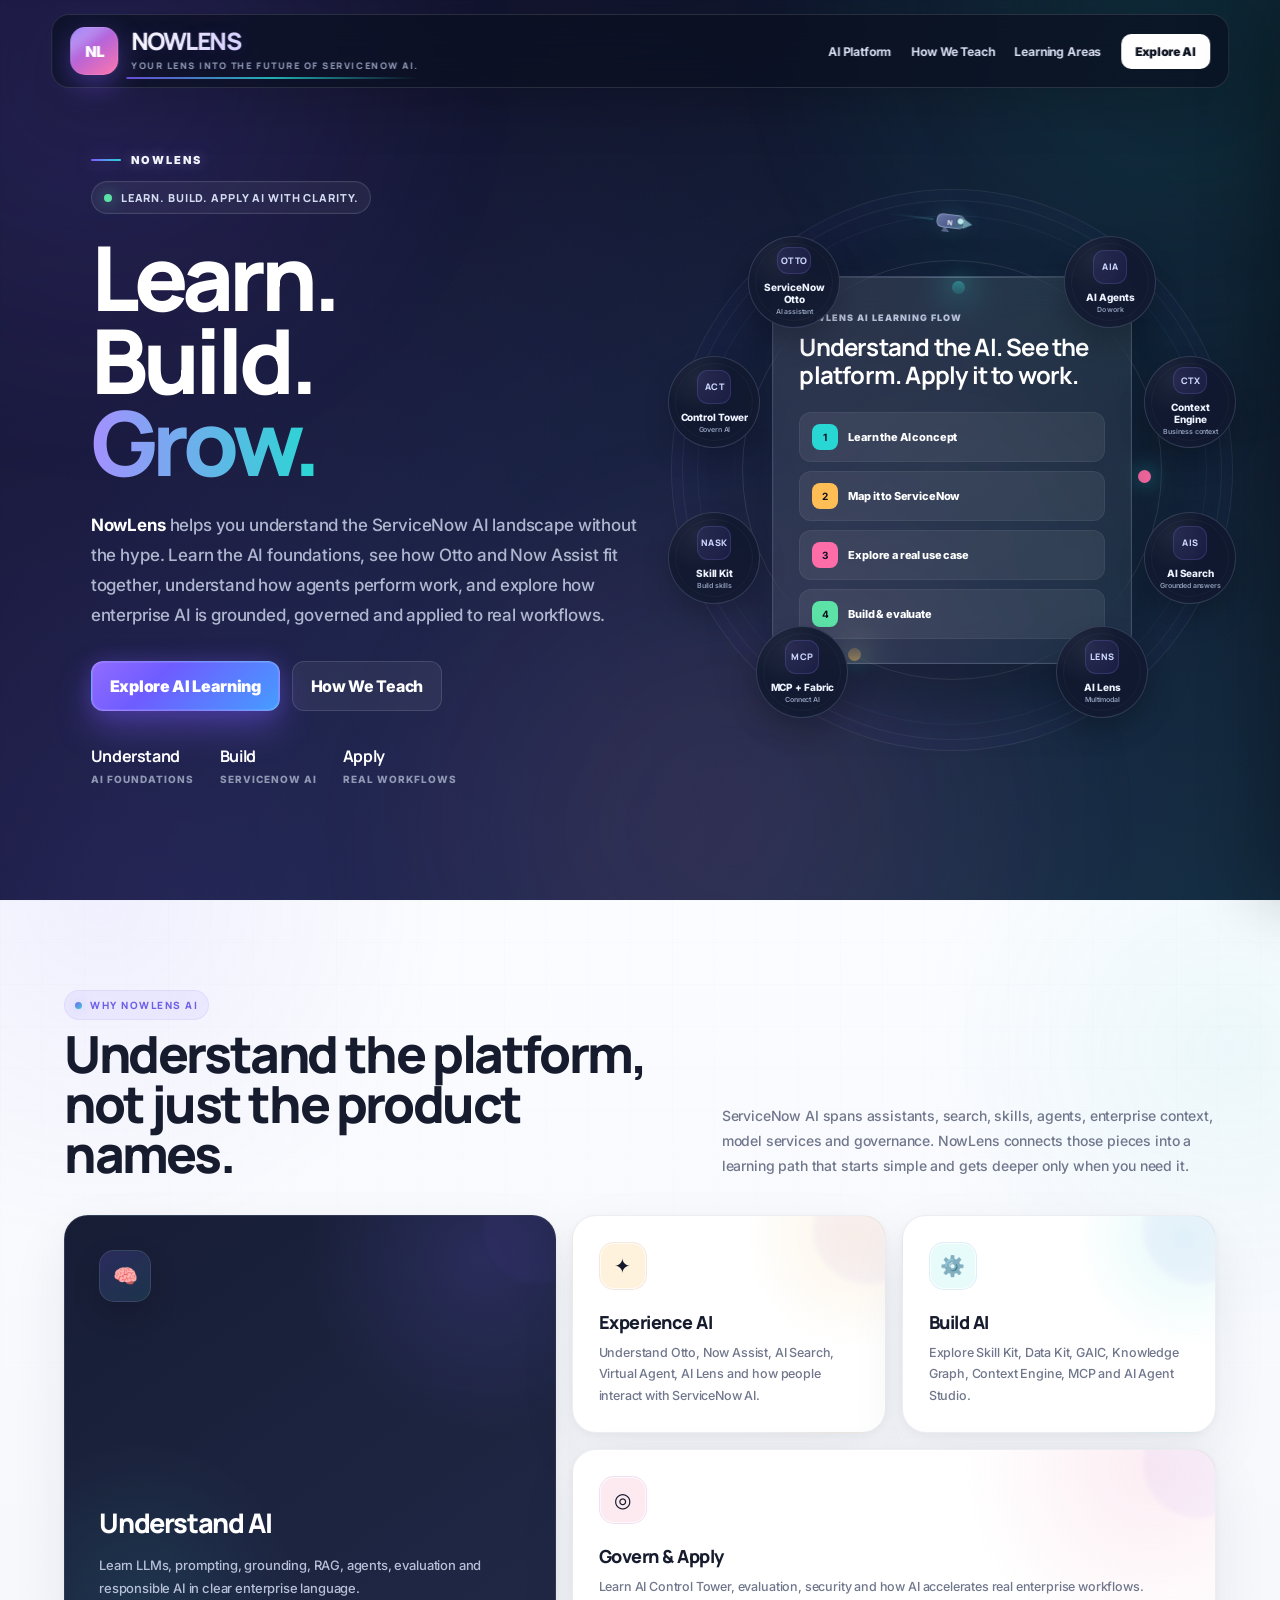
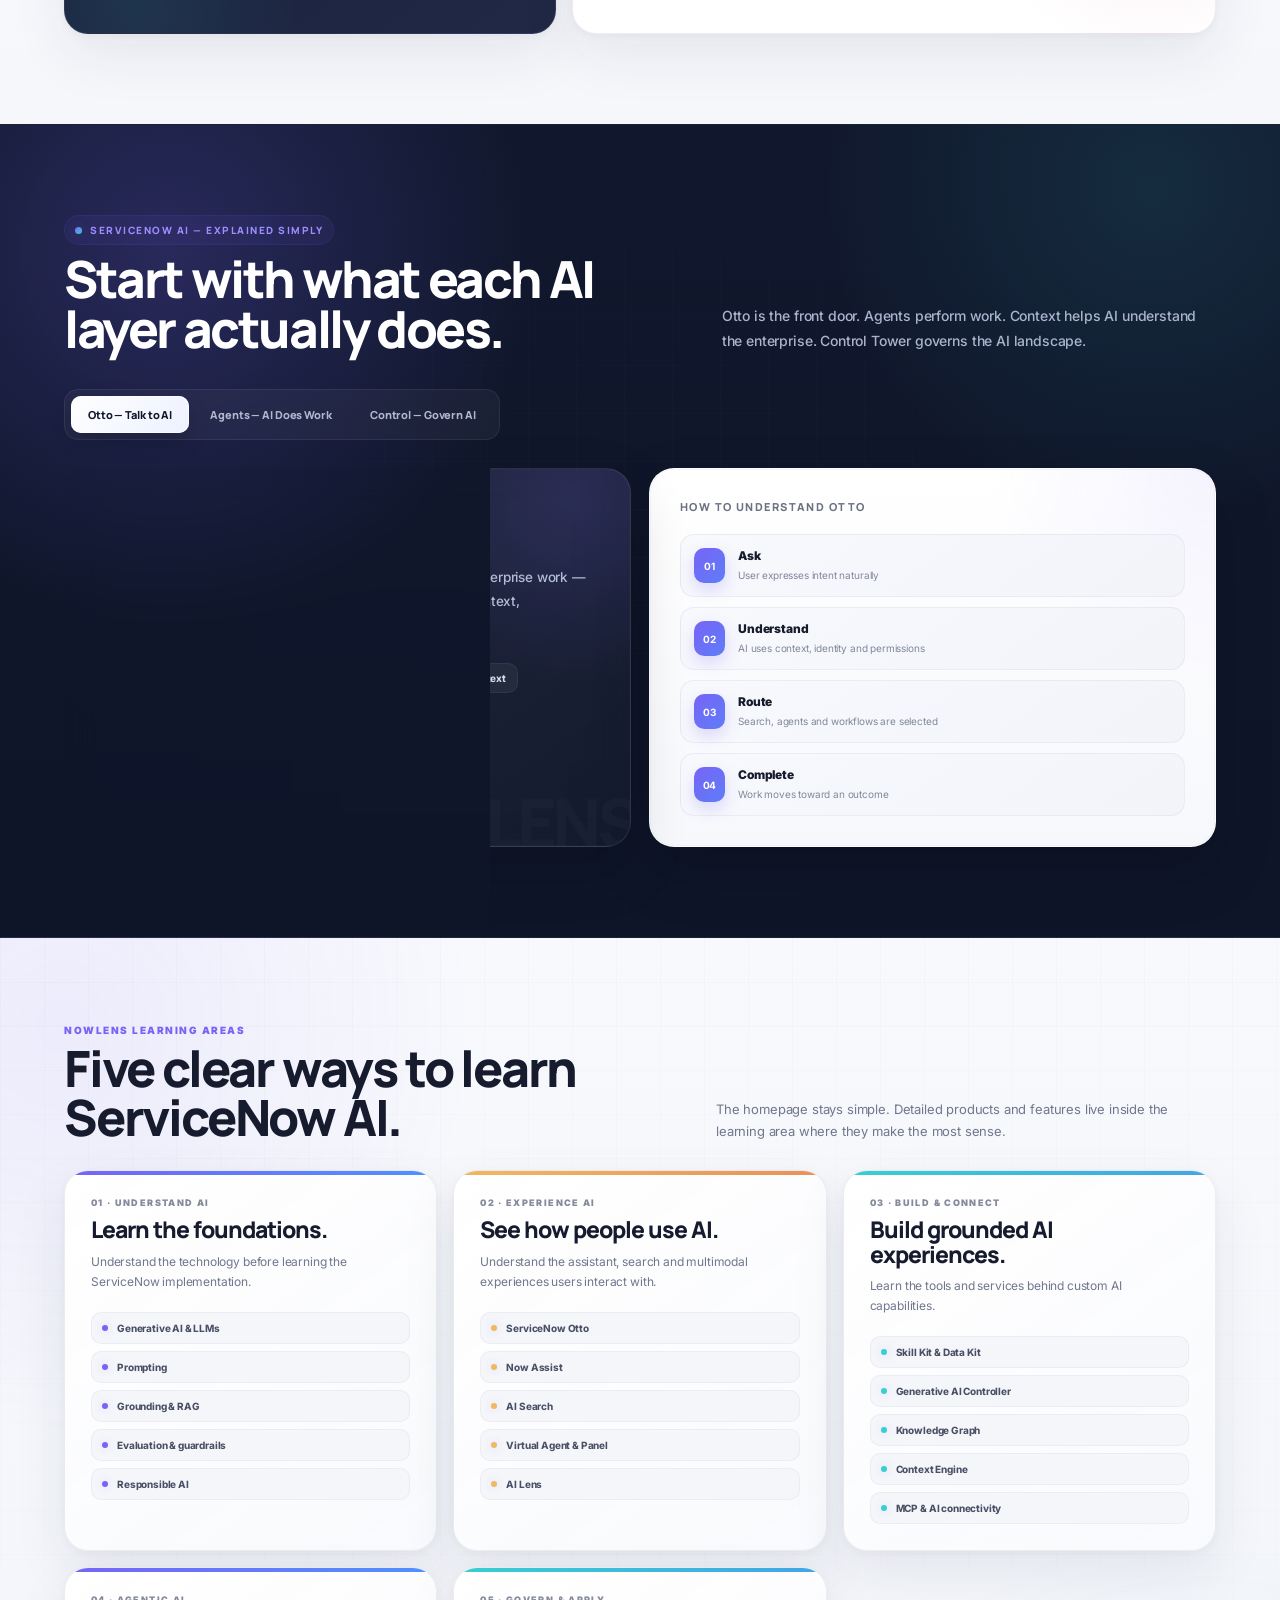
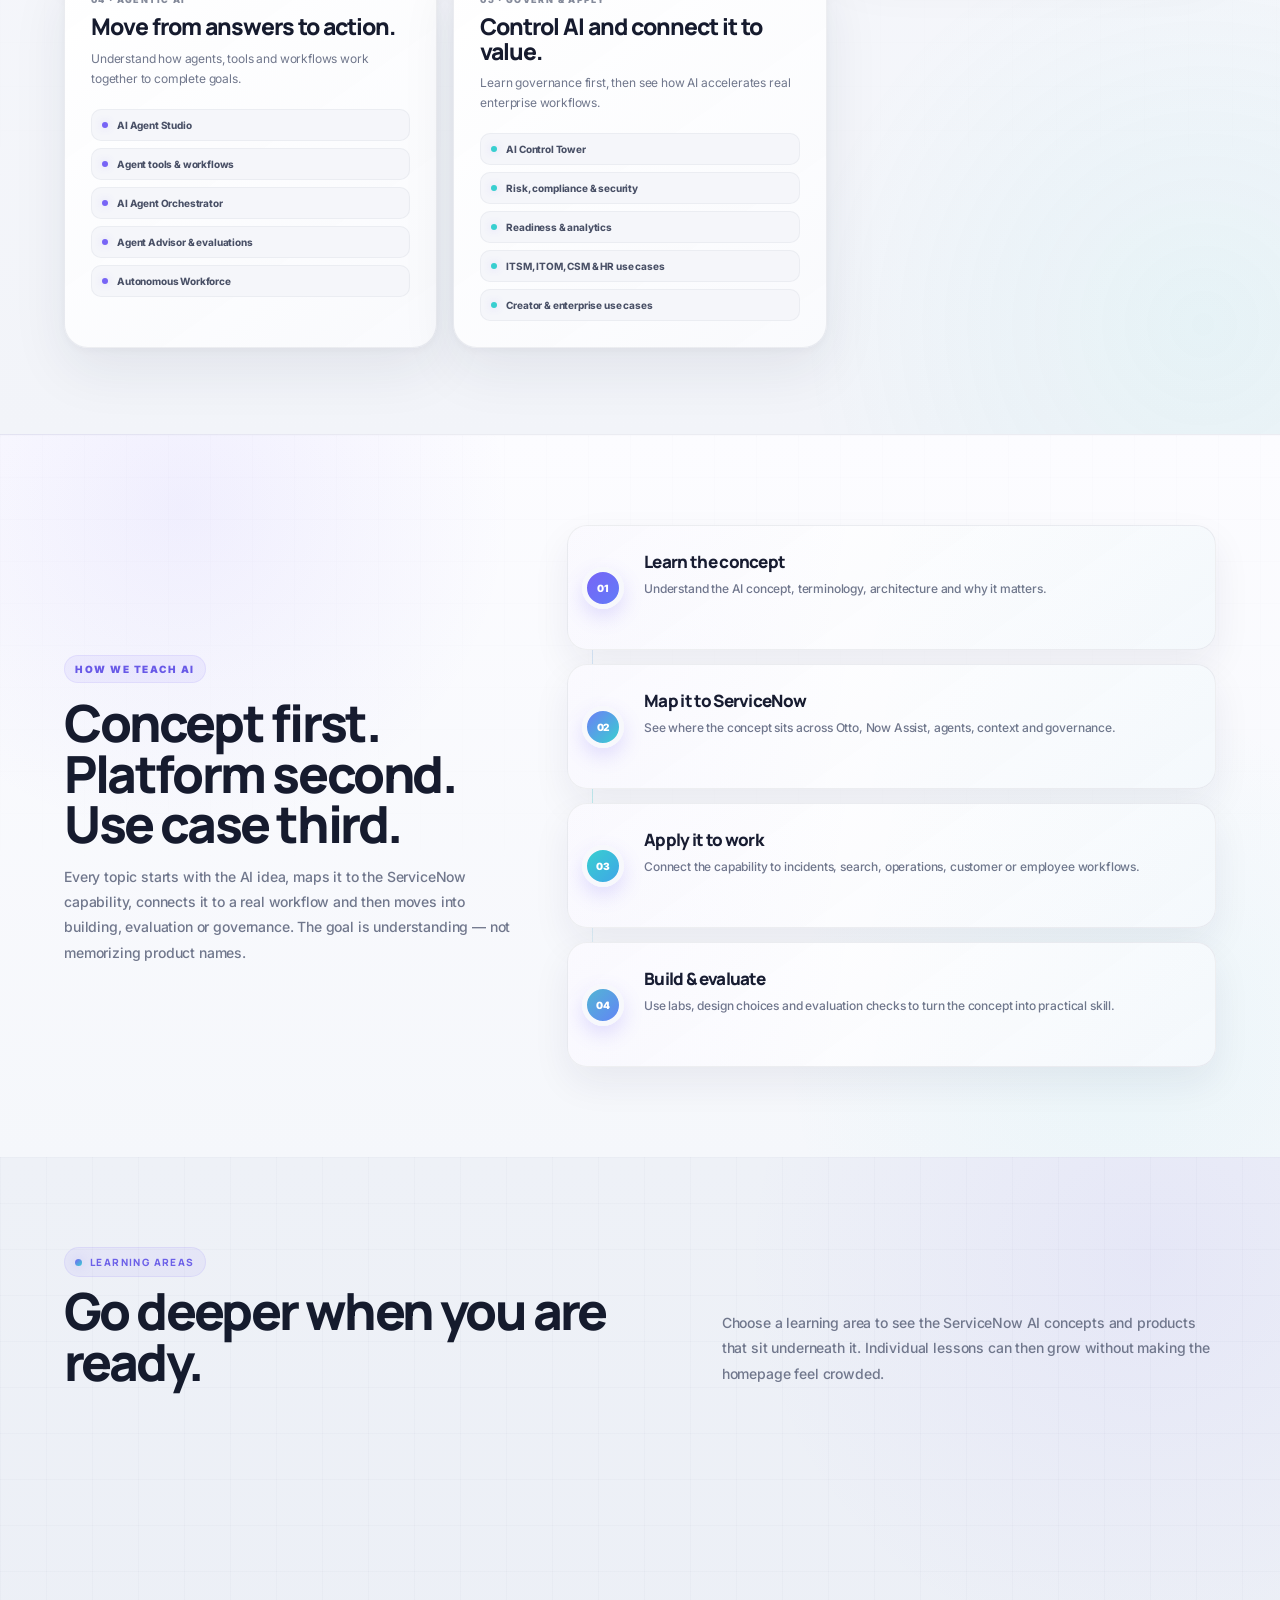
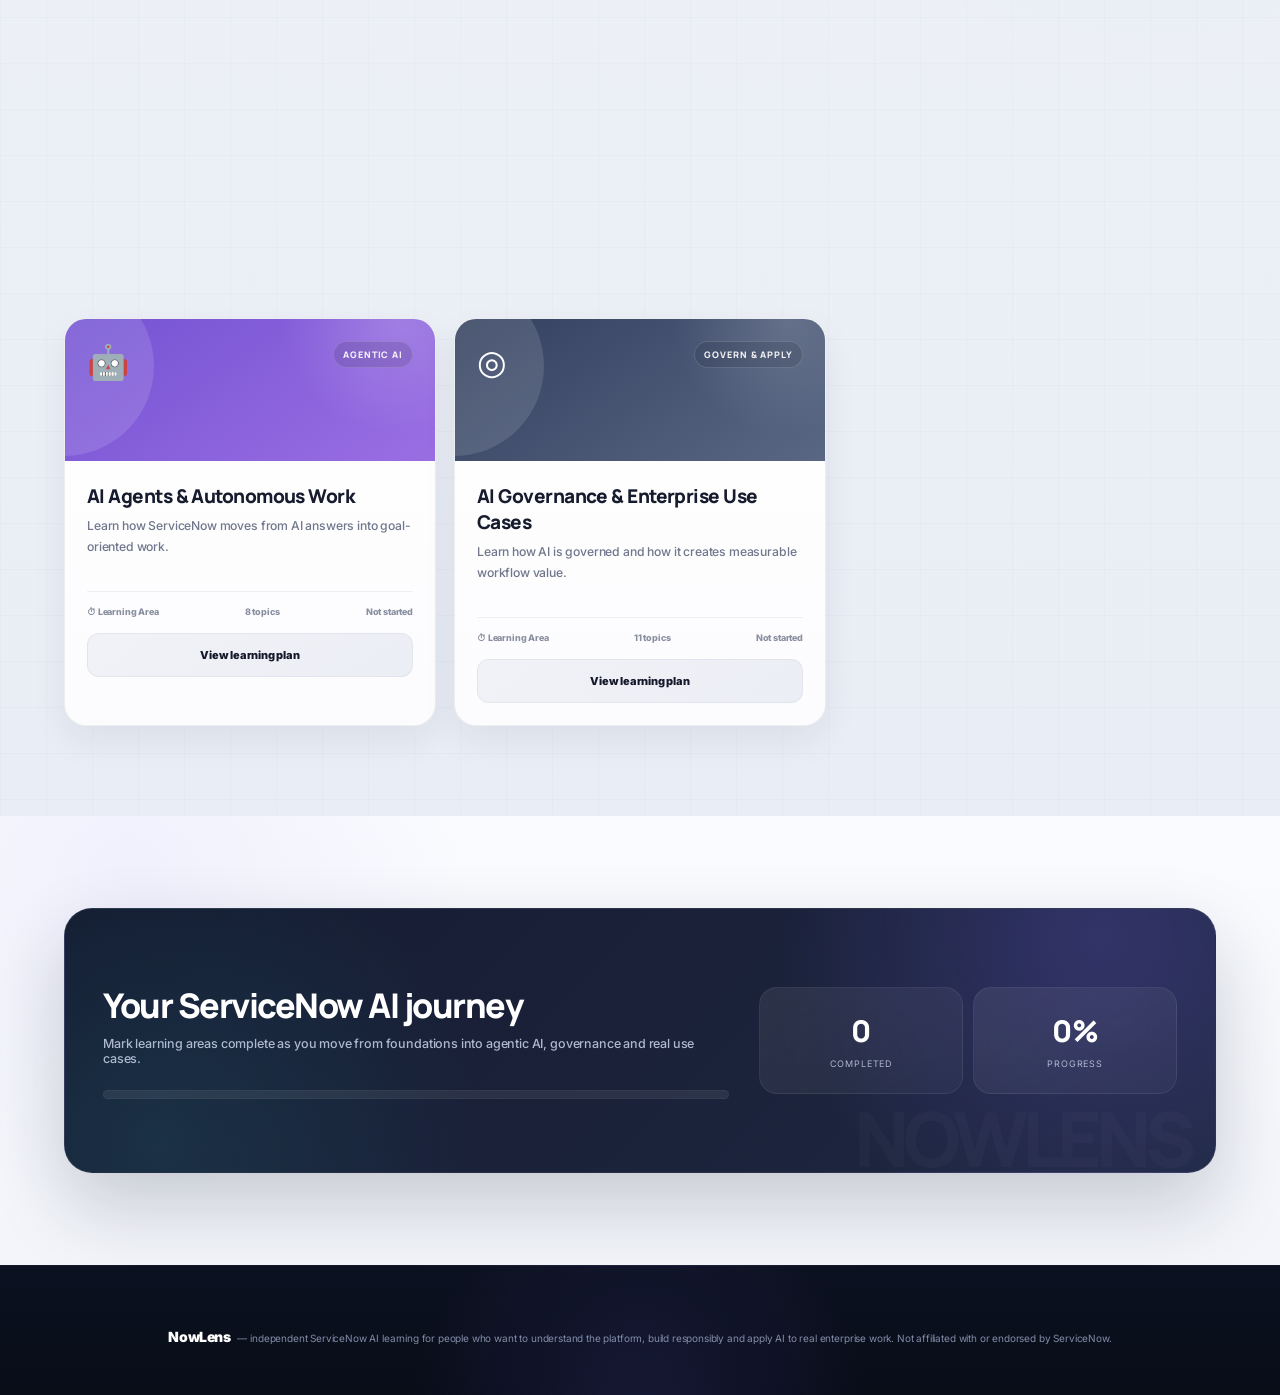
==== index.html @ ace6cac0 "ServiceNow_Otto" ====
<!DOCTYPE html>
<html lang="en">
<head>
  <meta charset="UTF-8" />
  <meta name="viewport" content="width=device-width, initial-scale=1.0" />
  <meta name="description" content="NowLens - Learn ServiceNow AI, Otto, Now Assist, AI Agents, AI Control Tower and practical enterprise AI use cases." />
  <title>NowLens | Learn ServiceNow AI</title>

  <link rel="icon" type="image/svg+xml" href="data:image/svg+xml,%3Csvg xmlns='http://www.w3.org/2000/svg' viewBox='0 0 64 64'%3E%3Cdefs%3E%3ClinearGradient id='g' x1='0' x2='1' y1='0' y2='1'%3E%3Cstop offset='0' stop-color='%238d75ff'/%3E%3Cstop offset='0.5' stop-color='%236b5ef7'/%3E%3Cstop offset='1' stop-color='%2326d7d4'/%3E%3C/linearGradient%3E%3C/defs%3E%3Crect x='2' y='2' width='60' height='60' rx='18' fill='%230f172d'/%3E%3Crect x='2' y='2' width='60' height='60' rx='18' fill='url(%23g)'/%3E%3Cpath d='M18 46V18h8l12 20V18h8v28h-8L26 26v20z' fill='white'/%3E%3C/svg%3E" />
  <meta name="theme-color" content="#0b1020" />

  <style>
    @import url('https://fonts.googleapis.com/css2?family=Inter:wght@400;500;600;700;800;900&family=Manrope:wght@500;700;800;900&display=swap');

    * { box-sizing: border-box; margin: 0; padding: 0; }

    :root {
      --bg: #0b1020;
      --bg-soft: #11182d;
      --panel: rgba(255,255,255,.08);
      --panel-strong: rgba(255,255,255,.13);
      --line: rgba(255,255,255,.12);
      --white: #fff;
      --muted: #aeb7cf;
      --ink: #15182a;
      --paper: #f7f8fc;
      --violet: #7c5cff;
      --violet-2: #a490ff;
      --cyan: #28d7d3;
      --pink: #ff6da8;
      --amber: #ffbe55;
      --green: #5ce1a7;
      --shadow: 0 30px 80px rgba(0,0,0,.25);
      --heading-font: "Manrope", "Inter", "Segoe UI", sans-serif;
      --body-font: "Inter", "Segoe UI", sans-serif;
    }

    html {
      scroll-behavior: smooth;
      background: var(--bg);
    }

    body {
      position: relative;
      font-family: var(--body-font);
      color: var(--white);
      background:
        radial-gradient(circle at 12% 15%, rgba(124,92,255,.22), transparent 26%),
        radial-gradient(circle at 88% 18%, rgba(40,215,211,.16), transparent 24%),
        radial-gradient(circle at 70% 70%, rgba(255,109,168,.10), transparent 26%),
        var(--bg);
      overflow-x: hidden;
      text-rendering: optimizeLegibility;
      -webkit-font-smoothing: antialiased;
      -moz-osx-font-smoothing: grayscale;
      letter-spacing: -0.01em;
      animation: pageGlow 14s ease-in-out infinite alternate;
    }

    body::before {
      content: "";
      position: fixed;
      inset: -20%;
      background:
        radial-gradient(circle at 20% 20%, rgba(124,92,255,.18), transparent 22%),
        radial-gradient(circle at 80% 15%, rgba(40,215,211,.15), transparent 24%),
        radial-gradient(circle at 55% 80%, rgba(255,109,168,.12), transparent 28%);
      filter: blur(62px);
      opacity: .9;
      pointer-events: none;
      z-index: 0;
      animation: aurora 18s ease-in-out infinite alternate;
    }

    body > * {
      position: relative;
      z-index: 1;
    }

    h1, h2, h3, h4, .brand-name, .brand-sub, .hero-kicker, .section-head .eyebrow, .track-tab, .filter-btn, .course-label, .drawer-kicker, .metric strong, .progress-stat strong {
      font-family: var(--heading-font);
    }

    a { color: inherit; text-decoration: none; }

    /* ===== NAV ===== */
    header {
      position: fixed;
      top: 14px;
      left: 50%;
      transform: translateX(-50%);
      width: min(92%, 1180px);
      z-index: 1000;
      padding: 12px 18px;
      border: 1px solid var(--line);
      border-radius: 18px;
      background: rgba(11,16,32,.72);
      backdrop-filter: blur(18px);
      display: flex;
      align-items: center;
      justify-content: space-between;
      gap: 20px;
      box-shadow: 0 18px 50px rgba(0,0,0,.18);
    }

    .brand {
      display: flex;
      align-items: center;
      gap: 13px;
      min-width: 255px;
      position: relative;
    }

    .brand::after {
      content: "";
      position: absolute;
      left: 56px;
      right: 2px;
      bottom: -4px;
      height: 2px;
      border-radius: 999px;
      background: linear-gradient(90deg, var(--violet), var(--cyan), transparent);
      opacity: .8;
    }

    .brand-mark {
      width: 48px;
      height: 48px;
      border-radius: 15px;
      display: grid;
      place-items: center;
      font-size: 15px;
      font-weight: 950;
      letter-spacing: -.6px;
      background:
        linear-gradient(145deg, var(--violet), var(--pink));
      box-shadow:
        0 10px 28px rgba(124,92,255,.42),
        0 0 0 1px rgba(255,255,255,.10) inset;
      position: relative;
      overflow: hidden;
    }

    .brand-mark::before {
      content: "";
      position: absolute;
      width: 82px;
      height: 18px;
      transform: rotate(-35deg);
      top: -8px;
      left: -18px;
      background: rgba(255,255,255,.22);
      filter: blur(5px);
    }

    .brand-mark::after {
      content: "";
      position: absolute;
      inset: 0;
      border-radius: inherit;
      background: linear-gradient(135deg, rgba(255,255,255,.18), transparent 45%, rgba(255,255,255,.08));
      opacity: .9;
    }

    .brand-copy {
      display: flex;
      flex-direction: column;
      justify-content: center;
    }

    .brand-name {
      font-size: 24px;
      line-height: .95;
      font-weight: 900;
      letter-spacing: -1.55px;
      background: linear-gradient(90deg, #ffffff 0%, #d7d0ff 42%, #72f2ef 100%);
      -webkit-background-clip: text;
      color: transparent;
      text-shadow: 0 0 18px rgba(124,92,255,.12);
      display: inline-block;
    }

    .brand-sub {
      color: #9ea9c7;
      font-size: 9px;
      text-transform: uppercase;
      letter-spacing: .17em;
      margin-top: 6px;
      font-weight: 800;
      opacity: .9;
    }

    nav {
      display: flex;
      align-items: center;
      gap: 20px;
      color: #d8def1;
      font-size: 12px;
      font-weight: 700;
    }

    nav a {
      cursor: pointer;
      transition: .2s ease;
    }

    nav a:hover { color: white; transform: translateY(-1px); }

    .nav-cta {
      padding: 10px 14px;
      border-radius: 10px;
      color: #0c1120;
      background: white;
      font-weight: 900;
    }

    /* ===== HERO ===== */
    .hero {
      position: relative;
      min-height: 100vh;
      display: grid;
      align-items: center;
      padding: 130px 6% 90px;
      overflow: hidden;
    }

    .hero-grid {
      width: min(1200px, 100%);
      margin: 0 auto;
      display: grid;
      grid-template-columns: 1.08fr .92fr;
      gap: 36px;
      align-items: center;
      position: relative;
      z-index: 3;
      animation: fadeUpHero 1.2s cubic-bezier(.2,.8,.2,1);
    }

    .hero-grid > div:first-child {
      max-width: 620px;
      padding-left: 14px;
    }

    .hero-kicker {
      display: inline-flex;
      align-items: center;
      gap: 9px;
      padding: 8px 12px;
      border: 1px solid rgba(255,255,255,.13);
      border-radius: 999px;
      color: #d4dcf2;
      background: rgba(255,255,255,.05);
      font-size: 11px;
      font-weight: 800;
      letter-spacing: .08em;
      text-transform: uppercase;
      box-shadow: inset 0 0 0 1px rgba(255,255,255,.02);
    }

    .hero-kicker span {
      width: 8px;
      height: 8px;
      border-radius: 50%;
      background: var(--green);
      box-shadow: 0 0 16px rgba(92,225,167,.8);
      animation: pulseDot 1.8s ease-in-out infinite;
    }

    @keyframes pulseDot {
      0%, 100% { transform: scale(1); opacity: 1; }
      50% { transform: scale(1.4); opacity: .7; }
    }

    .hero h1 {
      margin-top: 22px;
      max-width: 780px;
      font-size: clamp(54px, 7vw, 96px);
      line-height: .92;
      letter-spacing: -5px;
      font-weight: 900;
      font-family: var(--heading-font);
    }

    .hero h1 em {
      font-style: normal;
      background: linear-gradient(90deg, var(--violet-2), var(--cyan));
      -webkit-background-clip: text;
      color: transparent;
    }

    .hero p {
      max-width: 670px;
      margin-top: 26px;
      color: var(--muted);
      font-size: 17px;
      line-height: 1.78;
      font-weight: 500;
    }

    .hero-actions {
      display: flex;
      gap: 12px;
      flex-wrap: wrap;
      margin-top: 30px;
    }

    button {
      border: 0;
      cursor: pointer;
      font: inherit;
      font-weight: 800;
      letter-spacing: -0.02em;
      border-radius: 12px;
      padding: 14px 18px;
    }

    .btn-primary {
      color: white;
      background: linear-gradient(135deg, #8f6dff 0%, #6f5df7 35%, #4b9cf7 100%);
      box-shadow:
        0 18px 34px rgba(124,92,255,.35),
        0 0 0 1px rgba(255,255,255,.10) inset,
        0 0 22px rgba(124,92,255,.25);
      border: 1px solid rgba(255,255,255,.18);
      font-weight: 900;
      letter-spacing: -.02em;
      transition: transform .22s ease, box-shadow .22s ease, filter .22s ease;
      filter: saturate(1.08);
    }

    .btn-primary:hover {
      transform: translateY(-2px);
      box-shadow: 0 20px 38px rgba(124,92,255,.42), 0 0 28px rgba(124,92,255,.24);
      filter: brightness(1.06) saturate(1.15);
    }

    .btn-ghost {
      color: white;
      background: rgba(255,255,255,.06);
      border: 1px solid var(--line);
      transition: .22s ease;
    }

    .btn-ghost:hover { background: rgba(255,255,255,.10); }

    .hero-metrics {
      display: flex;
      gap: 26px;
      margin-top: 34px;
      flex-wrap: wrap;
    }

    .metric strong {
      display: block;
      font-size: 22px;
    }

    .metric span {
      color: #8f99b4;
      font-size: 10px;
      text-transform: uppercase;
      letter-spacing: .1em;
      font-weight: 800;
    }

    /* ===== FLOATING VISUAL ===== */
    .visual {
      width: min(560px, 100%);
      min-height: 560px;
      position: relative;
      display: grid;
      place-items: center;
      margin-left: auto;
      margin-right: 10px;
    }

    .visual::before {
      content: "";
      position: absolute;
      width: 560px;
      height: 560px;
      border-radius: 50%;
      border: 1px solid rgba(255,255,255,.08);
      box-shadow: inset 0 0 80px rgba(124,92,255,.06);
      background: radial-gradient(circle at center, rgba(255,255,255,.02), transparent 68%);
    }

    .orbit {
      position: absolute;
      inset: 50%;
      width: 420px;
      height: 420px;
      transform: translate(-50%,-50%);
      border-radius: 50%;
      border: 1px solid rgba(255,255,255,.10);
      animation: rotate 26s linear infinite;
    }

    .orbit.orbit-2 {
      width: 540px;
      height: 540px;
      border-color: rgba(255,255,255,.06);
      animation-direction: reverse;
      animation-duration: 35s;
    }

    .dot {
      position: absolute;
      width: 13px;
      height: 13px;
      border-radius: 50%;
      background: var(--cyan);
      box-shadow: 0 0 20px rgba(40,215,211,.75);
    }

    .orbit .dot:nth-child(1) { top: 20px; left: 50%; }
    .orbit .dot:nth-child(2) { right: 10px; top: 50%; background: var(--pink); }
    .orbit .dot:nth-child(3) { bottom: 18px; left: 25%; background: var(--amber); }

    @keyframes rotate {
      to { transform: translate(-50%,-50%) rotate(360deg); }
    }

    @keyframes float {
      0%, 100% { transform: translateY(0px); }
      50% { transform: translateY(-12px); }
    }

    @keyframes floatSmall {
      0%, 100% { transform: translateY(0px) rotate(0deg); }
      50% { transform: translateY(-8px) rotate(.8deg); }
    }

    @keyframes aurora {
      0% { transform: translate3d(-2%, 0, 0) scale(1); opacity: .7; }
      50% { transform: translate3d(2%, -2%, 0) scale(1.08); opacity: 1; }
      100% { transform: translate3d(-1%, 2%, 0) scale(1.04); opacity: .82; }
    }

    @keyframes pageGlow {
      0% { background-position: 0% 50%; }
      100% { background-position: 100% 50%; }
    }

    @keyframes fadeUpHero {
      from {
        opacity: 0;
        transform: translateY(20px);
      }
      to {
        opacity: 1;
        transform: translateY(0);
      }
    }

    @keyframes brandPulse {
      0% {
        background-position: 0% 50%;
        filter: brightness(1) drop-shadow(0 0 0 rgba(255,255,255,0));
      }
      50% {
        background-position: 100% 50%;
        filter: brightness(1.12) drop-shadow(0 0 10px rgba(206,210,255,.5));
      }
      100% {
        background-position: 0% 50%;
        filter: brightness(1.18) drop-shadow(0 0 18px rgba(159,231,255,.35));
      }
    }

    .center-card {
      width: 360px;
      padding: 28px 26px 24px;
      border-radius: 30px;

      background:
        linear-gradient(145deg, rgba(255,255,255,.10), rgba(255,255,255,.045));

      border: 1px solid rgba(190,202,235,.18);

      backdrop-filter: blur(18px);

      box-shadow:
        0 28px 65px rgba(0,0,0,.24),
        0 0 0 1px rgba(255,255,255,.025) inset,
        0 0 34px rgba(92,112,180,.05);

      position: relative;
      z-index: 4;
      animation: float 5s ease-in-out infinite;
      overflow: hidden;
    }

    /* A subtle aligned highlight instead of a second oversized rectangle */
    .center-card::before {
      content: "";
      position: absolute;
      left: 22px;
      right: 22px;
      top: 0;
      height: 1px;
      background:
        linear-gradient(
          90deg,
          transparent,
          rgba(208,218,246,.24),
          transparent
        );
      pointer-events: none;
    }

    @keyframes float {
      50% { transform: translateY(-12px); }
    }

    .center-card small {
      color: #b5bfd8;
      font-size: 9px;
      letter-spacing: .11em;
      text-transform: uppercase;
      font-weight: 900;
    }

    .center-card h3 {
      margin-top: 8px;
      font-size: 24px;
      letter-spacing: -.8px;
      line-height: 1.18;
    }

    .learning-line {
      margin-top: 22px;
      display: grid;
      gap: 9px;
    }

    .learning-line div {
      padding: 11px 12px;
      border-radius: 12px;
      background: rgba(255,255,255,.07);
      border: 1px solid rgba(255,255,255,.05);
      display: flex;
      align-items: center;
      gap: 10px;
      transition: transform .2s ease, border-color .2s ease;
    }

    .learning-line div:hover {
      transform: translateX(2px);
      border-color: rgba(255,255,255,.12);
    }

    .learning-line b {
      width: 26px;
      height: 26px;
      display: grid;
      place-items: center;
      border-radius: 8px;
      color: #0b1020;
      background: var(--cyan);
      font-size: 10px;
    }

    .learning-line div:nth-child(2) b { background: var(--amber); }
    .learning-line div:nth-child(3) b { background: var(--pink); }
    .learning-line div:nth-child(4) b { background: var(--green); }

    .learning-line span {
      font-size: 11px;
      font-weight: 800;
    }

    .mini-card {
      position: absolute;
      z-index: 5;
      padding: 12px 14px;
      min-width: 165px;
      border-radius: 16px;
      border: 1px solid rgba(255,255,255,.12);
      background: rgba(13,20,39,.78);
      backdrop-filter: blur(15px);
      box-shadow: 0 18px 40px rgba(0,0,0,.18);
      animation: floatSmall 4.5s ease-in-out infinite;
    }

    .mini-card::before {
      content: "";
      position: absolute;
      inset: 0;
      border-radius: inherit;
      background: linear-gradient(135deg, rgba(255,255,255,.08), transparent 42%, rgba(124,92,255,.12));
      opacity: 0;
      transition: opacity .35s ease;
    }

    .mini-card:hover::before {
      opacity: 1;
    }

    .mini-card strong {
      display: block;
      font-size: 12px;
    }

    .mini-card span {
      color: #98a4c0;
      font-size: 9px;
    }

    .mini-card.one {
      top: 55px;
      left: 0;
      transform: rotate(-5deg);
    }
    .mini-card.two {
      right: 18px;
      top: 150px;
      animation-delay: .8s;
      transform: rotate(3deg);
    }
    .mini-card.three {
      bottom: 50px;
      left: 18px;
      animation-delay: 1.4s;
      transform: rotate(-4deg);
    }



    /* ===== NOWLENS PROFESSIONAL TOPIC ORBIT ===== */
    .topic-orbit {
      position: absolute;
      inset: 0;
      z-index: 6;
      pointer-events: none;
    }

    .topic-node {
      --x: 0px;
      --y: 0px;

      position: absolute;
      left: 50%;
      top: 50%;
      width: 92px;
      height: 92px;

      display: flex;
      flex-direction: column;
      align-items: center;
      justify-content: center;

      padding: 10px;
      border-radius: 50%;

      color: #eef3ff;
      text-align: center;

      transform:
        translate(-50%, -50%)
        translate(var(--x), var(--y));

      border: 1px solid rgba(173,188,224,.20);

      background:
        radial-gradient(circle at 32% 24%, rgba(255,255,255,.06), transparent 38%),
        rgba(17,25,47,.90);

      box-shadow:
        0 14px 28px rgba(0,0,0,.20),
        inset 0 0 22px rgba(255,255,255,.018);

      backdrop-filter: blur(14px);
      pointer-events: auto;

      animation: topicNodeFloat 8s ease-in-out infinite;
      animation-delay: var(--delay, 0s);

      transition:
        transform .25s ease,
        border-color .25s ease,
        box-shadow .25s ease,
        background .25s ease;
    }

    .topic-node::before {
      content: "";
      position: absolute;
      inset: 6px;
      border-radius: 50%;
      border: 1px solid rgba(255,255,255,.035);
      pointer-events: none;
    }

    .topic-node:hover {
      border-color: rgba(155,171,255,.38);
      background: rgba(24,34,61,.96);
      box-shadow:
        0 18px 34px rgba(0,0,0,.24),
        0 0 22px rgba(124,92,255,.10);
    }

    .topic-code {
      width: 34px;
      height: 34px;
      border-radius: 11px;
      display: grid;
      place-items: center;
      margin-bottom: 7px;

      color: #cdd7ff;
      background: rgba(124,92,255,.10);
      border: 1px solid rgba(151,137,255,.18);

      font-family: var(--heading-font);
      font-size: 9px;
      font-weight: 900;
      letter-spacing: .05em;
    }

    .topic-node strong {
      display: block;
      font-size: 10px;
      line-height: 1.22;
      font-weight: 800;
      letter-spacing: -.01em;
    }

    .topic-node small {
      display: block;
      margin-top: 3px;
      max-width: 72px;

      color: #8f9bb7;
      font-size: 7px;
      line-height: 1.22;
      font-weight: 600;
    }

    .topic-node.n1 { --x: -158px; --y: -188px; --delay: -0.4s; }
    .topic-node.n2 { --x:  158px; --y: -188px; --delay: -1.4s; }
    .topic-node.n3 { --x: -238px; --y:  -68px; --delay: -2.4s; }
    .topic-node.n4 { --x:  238px; --y:  -68px; --delay: -3.4s; }
    .topic-node.n5 { --x: -238px; --y:   88px; --delay: -4.4s; }
    .topic-node.n6 { --x:  238px; --y:   88px; --delay: -5.4s; }
    .topic-node.n7 { --x: -150px; --y:  202px; --delay: -6.4s; }
    .topic-node.n8 { --x:  150px; --y:  202px; --delay: -7.4s; }

    @keyframes topicNodeFloat {
      0%, 100% { margin-top: 0; }
      50% { margin-top: -3px; }
    }

    @media (max-width: 1180px) {
      .topic-node {
        width: 82px;
        height: 82px;
      }

      .topic-node.n1 { --x: -140px; --y: -166px; }
      .topic-node.n2 { --x:  140px; --y: -166px; }
      .topic-node.n3 { --x: -205px; --y:  -58px; }
      .topic-node.n4 { --x:  205px; --y:  -58px; }
      .topic-node.n5 { --x: -205px; --y:   78px; }
      .topic-node.n6 { --x:  205px; --y:   78px; }
      .topic-node.n7 { --x: -132px; --y:  178px; }
      .topic-node.n8 { --x:  132px; --y:  178px; }
    }


    /* ===== NOWLENS ORBITAL LEARNING PROBE ===== */
    .launch-line {
      position: absolute;
      left: 50%;
      top: 50%;
      width: 510px;
      height: 510px;
      transform: translate(-50%, -50%);
      border-radius: 50%;
      border: 1px solid rgba(133,155,207,.08);
      z-index: 2;
      pointer-events: none;
    }

    .explorer-orbit {
      position: absolute;
      left: 50%;
      top: 50%;
      width: 505px;
      height: 505px;
      transform: translate(-50%, -50%);
      border-radius: 50%;
      z-index: 6;
      pointer-events: none;
      animation: explorerOrbit 26s linear infinite;
    }

    .learning-explorer {
      position: absolute;
      top: -8px;
      left: calc(50% - 21px);
      width: 42px;
      height: 24px;
      filter: drop-shadow(0 0 8px rgba(92,195,210,.20));
      transform: rotate(7deg);
    }

    .explorer-body {
      position: absolute;
      inset: 5px 8px 5px 5px;
      border-radius: 12px 14px 14px 12px;

      background:
        linear-gradient(135deg, #6876a7 0%, #4f5e8d 52%, #3e7082 100%);

      border: 1px solid rgba(213,224,255,.34);

      box-shadow:
        inset 0 0 0 1px rgba(255,255,255,.04),
        0 4px 12px rgba(0,0,0,.18);
    }

    .explorer-body::before {
      content: "N";
      position: absolute;
      left: 10px;
      top: 3px;

      color: #f4f7ff;
      font-family: var(--heading-font);
      font-size: 7px;
      font-weight: 900;
      letter-spacing: .02em;
    }

    .explorer-window {
      position: absolute;
      right: 10px;
      top: 8px;
      width: 6px;
      height: 6px;
      border-radius: 50%;

      background: #bce8ec;

      box-shadow:
        0 0 0 1px rgba(10,18,36,.35),
        0 0 5px rgba(188,232,236,.30);
    }

    .explorer-fin {
      position: absolute;
      left: 11px;
      bottom: 1px;
      width: 8px;
      height: 6px;

      background: #62719c;
      clip-path: polygon(0 100%, 35% 0, 100% 100%);
    }

    .explorer-nose {
      position: absolute;
      right: 1px;
      top: 8px;
      width: 9px;
      height: 10px;

      background: #6b9baa;
      clip-path: polygon(0 0, 100% 50%, 0 100%);
    }

    .explorer-flame {
      display: none;
    }

    .explorer-trail {
      position: absolute;
      left: -48px;
      top: 11px;
      width: 50px;
      height: 2px;
      border-radius: 999px;

      background:
        linear-gradient(90deg, transparent, rgba(92,195,210,.10), rgba(92,195,210,.32));

      filter: blur(.6px);
      opacity: .75;
    }

    @keyframes explorerOrbit {
      from { transform: translate(-50%, -50%) rotate(0deg); }
      to   { transform: translate(-50%, -50%) rotate(360deg); }
    }

    /* ===== LIGHT SECTIONS ===== */
    .light {
      color: var(--ink);
      background: var(--paper);
    }

    .container {
      width: min(1180px, 90%);
      margin: 0 auto;
    }

    .section {
      padding: 90px 0;
    }

    .section-head {
      display: grid;
      grid-template-columns: 1fr .8fr;
      gap: 40px;
      align-items: end;
      margin-bottom: 36px;
    }

    .section-head .eyebrow {
      color: var(--violet);
      font-size: 10px;
      font-weight: 900;
      text-transform: uppercase;
      letter-spacing: .12em;
    }

    .section-head h2 {
      margin-top: 8px;
      font-size: 44px;
      letter-spacing: -2px;
      line-height: 1;
      font-weight: 900;
      color: #1a1f2e;
      text-shadow: 0 0 0 rgba(0,0,0,0);
    }

    .section-head p {
      color: #6d7385;
      font-size: 14px;
      line-height: 1.7;
      font-weight: 500;
      opacity: 1;
    }

    /* ===== BENEFITS ===== */
    .benefit-grid {
      display: grid;
      grid-template-columns: repeat(4,1fr);
      gap: 16px;
    }

    .benefit-card {
      padding: 24px;
      min-height: 195px;
      border-radius: 20px;
      background: white;
      border: 1px solid #e8eaf1;
      box-shadow: 0 12px 30px rgba(30,35,64,.06);
      transition: .25s ease;
      position: relative;
      overflow: hidden;
    }

    .benefit-card:hover {
      transform: translateY(-8px) scale(1.01);
      box-shadow: 0 20px 45px rgba(30,35,64,.10);
    }

    .benefit-card::after {
      content: "";
      position: absolute;
      width: 80px;
      height: 80px;
      border-radius: 50%;
      right: -25px;
      top: -25px;
      background: rgba(124,92,255,.08);
      transition: transform .35s ease;
    }

    .benefit-card:hover::after {
      transform: scale(1.3);
    }

    .benefit-icon {
      width: 44px;
      height: 44px;
      border-radius: 14px;
      display: grid;
      place-items: center;
      background: #f0edff;
      font-size: 20px;
      margin-bottom: 18px;
    }

    .benefit-card:nth-child(2) .benefit-icon { background: #fff2dc; }
    .benefit-card:nth-child(3) .benefit-icon { background: #e7fbfa; }
    .benefit-card:nth-child(4) .benefit-icon { background: #fdeaf1; }

    .benefit-card h3 {
      font-size: 18px;
      margin-bottom: 7px;
      letter-spacing: -0.04em;
    }

    .benefit-card p {
      color: #73798b;
      font-size: 12px;
      line-height: 1.7;
      font-weight: 500;
    }

    /* ===== TRACK CAROUSEL STYLE ===== */
    .track-shell {
      background:
        radial-gradient(circle at 15% 10%, rgba(124,92,255,.22), transparent 26%),
        #11182d;
      color: white;
    }

    .track-tabs {
      display: flex;
      gap: 9px;
      flex-wrap: wrap;
      margin-bottom: 28px;
    }

    .track-tab {
      padding: 10px 14px;
      border-radius: 10px;
      color: #c7cfe1;
      background: rgba(255,255,255,.05);
      border: 1px solid rgba(255,255,255,.08);
      cursor: pointer;
      font-weight: 800;
      font-size: 12px;
    }

    .track-tab.active {
      color: #0b1020;
      background: white;
    }

    .track-panel {
      display: none;
      grid-template-columns: 1fr 1fr;
      gap: 30px;
      align-items: stretch;
      animation: fadeUp .35s ease;
    }

    .track-panel.active { display: grid; }

    @keyframes fadeUp {
      from { opacity: 0; transform: translateY(10px); }
      to { opacity: 1; transform: translateY(0); }
    }

    .track-main {
      padding: 34px;
      border-radius: 24px;
      background: linear-gradient(145deg, rgba(255,255,255,.11), rgba(255,255,255,.05));
      border: 1px solid rgba(255,255,255,.10);
    }

    .track-main h3 {
      font-size: 34px;
      letter-spacing: -1.5px;
      font-weight: 800;
    }

    .track-main p {
      color: #b5bfd6;
      margin-top: 10px;
      line-height: 1.75;
      font-size: 13px;
      font-weight: 500;
    }

    .track-tags {
      display: flex;
      gap: 7px;
      flex-wrap: wrap;
      margin-top: 22px;
    }

    .track-tags span {
      padding: 7px 10px;
      border-radius: 11px;
      background: rgba(255,255,255,.08);
      color: #dce3f3;
      font-size: 10px;
      font-weight: 800;
    }

    .path-card {
      padding: 28px;
      border-radius: 24px;
      background: white;
      color: var(--ink);
    }

    .path-card h4 {
      font-size: 15px;
      color: #5c6171;
    }

    .path-steps {
      margin-top: 18px;
      display: grid;
      gap: 10px;
    }

    .path-step {
      display: flex;
      gap: 12px;
      align-items: center;
      padding: 11px;
      border-radius: 12px;
      background: #f6f7fb;
    }

    .path-step b {
      flex: 0 0 31px;
      height: 31px;
      display: grid;
      place-items: center;
      border-radius: 11px;
      color: white;
      background: var(--violet);
      font-size: 10px;
    }

    .path-step strong {
      display: block;
      font-size: 12px;
    }

    .path-step span {
      color: #7b8090;
      font-size: 10px;
    }

    /* ===== LEARNING METHOD ===== */
    .method-grid {
      display: grid;
      grid-template-columns: .9fr 1.1fr;
      gap: 28px;
      align-items: center;
    }

    .method-copy h2 {
      font-size: 44px;
      letter-spacing: -2px;
      line-height: 1;
      font-weight: 800;
    }

    .method-copy p {
      margin-top: 16px;
      color: #6f7587;
      font-size: 14px;
      line-height: 1.8;
      font-weight: 500;
    }

    .method-flow {
      display: grid;
      grid-template-columns: repeat(2,1fr);
      gap: 13px;
    }

    .method-card {
      padding: 20px;
      min-height: 150px;
      border-radius: 18px;
      background: white;
      border: 1px solid #e8eaf1;
      box-shadow: 0 10px 28px rgba(29,34,62,.05);
      transition: .22s ease;
    }

    .method-card:hover { transform: translateY(-6px); }

    .method-card {
      position: relative;
      overflow: hidden;
    }

    .method-card::before {
      content: "";
      position: absolute;
      inset: 0;
      background: linear-gradient(135deg, rgba(124,92,255,.08), transparent 52%, rgba(40,215,211,.08));
      opacity: 0;
      transition: opacity .3s ease;
    }

    .method-card:hover::before {
      opacity: 1;
    }

    .method-number {
      width: 32px;
      height: 32px;
      display: grid;
      place-items: center;
      border-radius: 10px;
      background: #f0edff;
      color: var(--violet);
      font-size: 10px;
      font-weight: 900;
      margin-bottom: 15px;
    }

    .method-card h4 {
      font-size: 15px;
      margin-bottom: 5px;
      letter-spacing: -0.04em;
    }

    .method-card p {
      color: #777d8e;
      font-size: 11px;
      line-height: 1.65;
      font-weight: 500;
    }

    /* ===== COURSES ===== */
    .catalog {
      background: #eef1f7;
    }

    #catalog .section-head h2 {
      color: #151b2d;
      font-weight: 900;
      letter-spacing: -2.6px;
      text-shadow: 0 0 0 rgba(0,0,0,0);
    }

    #catalog .eyebrow {
      color: #6c60e8;
      font-weight: 900;
      letter-spacing: .14em;
      opacity: 1;
    }

    .catalog-toolbar {
      display: flex;
      gap: 12px;
      justify-content: space-between;
      flex-wrap: wrap;
      margin-bottom: 28px;
    }

    .search {
      flex: 1;
      min-width: 260px;
    }

    .search input {
      width: 100%;
      padding: 13px 15px;
      border: 1px solid #dfe3ed;
      border-radius: 12px;
      background: white;
      outline: none;
      font: inherit;
    }

    .filters {
      display: flex;
      gap: 8px;
      flex-wrap: wrap;
    }

    .filter-btn {
      color: #62687a;
      background: white;
      border: 1px solid #dfe3ed;
      padding: 11px 14px;
      font-size: 11px;
    }

    .filter-btn.active {
      background: var(--ink);
      color: white;
    }

    .course-grid {
      display: grid;
      grid-template-columns: repeat(3,1fr);
      gap: 18px;
    }

    .course-card {
      border-radius: 20px;
      background: white;
      border: 1px solid #e1e4ed;
      overflow: hidden;
      transition: .28s ease;
      box-shadow: 0 12px 30px rgba(23,29,57,.05);
    }

    .course-card:hover {
      transform: translateY(-9px) scale(1.01);
      box-shadow: 0 24px 55px rgba(23,29,57,.12);
    }

    .course-card .course-cover {
      position: relative;
      overflow: hidden;
    }

    .course-card .course-cover::after {
      content: "";
      position: absolute;
      inset: -30% auto auto -10%;
      width: 180px;
      height: 180px;
      border-radius: 50%;
      background: rgba(255,255,255,.12);
      transform: translateX(-30%) scale(1);
      animation: shimmer 7s ease-in-out infinite alternate;
    }

    @keyframes shimmer {
      0% { transform: translateX(-35%) translateY(8%) scale(0.9); opacity: .6; }
      100% { transform: translateX(28%) translateY(-10%) scale(1.25); opacity: 1; }
    }

    .course-cover {
      min-height: 125px;
      padding: 20px;
      color: white;
      display: flex;
      justify-content: space-between;
      align-items: flex-start;
      background:
        radial-gradient(circle at 90% 0%, rgba(255,255,255,.18), transparent 32%),
        linear-gradient(145deg, #6951ef, #8f75ff);
    }

    .course-card.itam .course-cover {
      background:
        radial-gradient(circle at 90% 0%, rgba(255,255,255,.18), transparent 32%),
        linear-gradient(145deg, #ed9e33, #ffbe55);
    }

    .course-card.ai .course-cover {
      background:
        radial-gradient(circle at 90% 0%, rgba(255,255,255,.18), transparent 32%),
        linear-gradient(145deg, #15a9a4, #28d7d3);
    }

    .course-icon { font-size: 34px; }

    .course-label {
      padding: 5px 8px;
      border-radius: 999px;
      background: rgba(255,255,255,.18);
      font-size: 9px;
      letter-spacing: .1em;
      text-transform: uppercase;
      font-weight: 900;
    }

    .course-body {
      padding: 20px;
      color: var(--ink);
    }

    .course-body h3 {
      font-size: 18px;
      letter-spacing: -.3px;
      font-weight: 800;
    }

    .course-body p {
      margin-top: 7px;
      color: #73798b;
      font-size: 12px;
      min-height: 59px;
      line-height: 1.65;
      font-weight: 500;
    }

    .course-meta {
      display: flex;
      justify-content: space-between;
      gap: 10px;
      margin: 16px 0;
      color: #8c91a1;
      font-size: 9px;
      font-weight: 800;
    }

    .course-btn {
      width: 100%;
      color: var(--ink);
      background: #f3f4f8;
      transition: .2s ease;
    }

    .course-btn:hover { background: #e9eaf1; }

    /* ===== PROGRESS CTA ===== */
    .progress-wrap {
      padding: 80px 0;
      background: white;
      color: var(--ink);
    }

    .progress-card {
      padding: 34px;
      border-radius: 24px;
      background:
        linear-gradient(135deg, #15182a, #232945);
      color: white;
      display: grid;
      grid-template-columns: 1.2fr .8fr;
      gap: 30px;
      align-items: center;
      box-shadow: var(--shadow);
    }

    .progress-card h3 {
      font-size: 30px;
      letter-spacing: -1px;
      font-weight: 800;
    }

    .progress-card p {
      margin-top: 8px;
      color: #aeb7cf;
      font-size: 12px;
      font-weight: 500;
    }

    .progress-bar {
      margin-top: 20px;
      height: 11px;
      border-radius: 999px;
      background: rgba(255,255,255,.10);
      overflow: hidden;
    }

    .progress-bar div {
      width: 0%;
      height: 100%;
      background: linear-gradient(90deg, var(--violet), var(--cyan));
      transition: width .4s ease;
    }

    .progress-stats {
      display: grid;
      grid-template-columns: repeat(2,1fr);
      gap: 10px;
    }

    .progress-stat {
      padding: 18px;
      text-align: center;
      border-radius: 15px;
      background: rgba(255,255,255,.07);
      border: 1px solid rgba(255,255,255,.08);
    }

    .progress-stat strong {
      display: block;
      font-size: 26px;
    }

    .progress-stat span {
      color: #aeb7cf;
      font-size: 9px;
      text-transform: uppercase;
      letter-spacing: .09em;
    }

    /* ===== DRAWER ===== */
    .overlay {
      display: none;
      position: fixed;
      inset: 0;
      z-index: 1500;
      background: rgba(5,8,17,.62);
      backdrop-filter: blur(3px);
    }

    .overlay.active { display: block; }

    .drawer {
      position: fixed;
      right: -740px;
      top: 0;
      width: 740px;
      max-width: 100%;
      height: 100vh;
      z-index: 1600;
      overflow-y: auto;
      background: white;
      color: var(--ink);
      box-shadow: -20px 0 60px rgba(0,0,0,.22);
      transition: right .32s cubic-bezier(.2,.8,.2,1);
    }

    .drawer.active { right: 0; }

    .drawer-head {
      padding: 30px;
      color: white;
      background:
        radial-gradient(circle at 90% 0%, rgba(124,92,255,.28), transparent 30%),
        #12182b;
      display: flex;
      justify-content: space-between;
      gap: 20px;
    }

    .drawer-kicker {
      color: #aeb7cf;
      font-size: 9px;
      text-transform: uppercase;
      letter-spacing: .12em;
      font-weight: 900;
    }

    .drawer-head h2 {
      margin-top: 7px;
      font-size: 29px;
      letter-spacing: -1px;
    }

    .close {
      padding: 0;
      background: transparent;
      color: white;
      font-size: 28px;
    }

    .drawer-body {
      padding: 30px;
    }

    .drawer-body > p {
      color: #6f7586;
      line-height: 1.75;
      font-size: 13px;
    }

    .drawer-body h3 {
      margin: 24px 0 11px;
      font-size: 16px;
    }

    .learn-flow {
      display: flex;
      gap: 7px;
      flex-wrap: wrap;
    }

    .learn-flow span {
      padding: 7px 9px;
      border-radius: 11px;
      background: #f0edff;
      color: #674ee7;
      font-size: 9px;
      font-weight: 900;
    }

    .topic-list {
      display: grid;
      gap: 8px;
      margin-top: 12px;
    }

    .topic {
      padding: 11px 12px;
      border-radius: 10px;
      background: #f7f8fb;
      border: 1px solid #e8eaf1;
      font-size: 11px;
    }

    .drawer-note {
      margin-top: 20px;
      padding: 14px;
      border-radius: 12px;
      color: #40615a;
      background: #ebfaf7;
      font-size: 11px;
      line-height: 1.6;
    }

    .complete-btn {
      margin-top: 20px;
      background: var(--violet);
      color: white;
    }

    /* ===== REVEAL ===== */
    .reveal {
      opacity: 0;
      transform: translateY(24px);
      transition: opacity .7s ease, transform .7s ease;
    }

    .reveal.visible {
      opacity: 1;
      transform: translateY(0);
    }

    footer {
      padding: 36px 5%;
      text-align: center;
      color: #7f8aa8;
      background: #090e1c;
      font-size: 10px;
    }

    footer strong { color: white; }

    @media (max-width: 1050px) {
      .hero-grid,
      .track-panel,
      .method-grid,
      .progress-card {
        grid-template-columns: 1fr;
      }

      .visual { min-height: 480px; }
      .benefit-grid { grid-template-columns: repeat(2,1fr); }
      .course-grid { grid-template-columns: repeat(2,1fr); }
      .section-head { grid-template-columns: 1fr; }
    }

    @media (max-width: 700px) {
      header nav { display: none; }
      header { width: min(94%, 1180px); }
      .brand { min-width: 0; }
      .brand-name { font-size: 21px; }
      .brand-sub { font-size: 9px; letter-spacing: .13em; }
      .brand-mark { width: 44px; height: 44px; }
      .hero { padding-top: 115px; }
      .hero h1 { letter-spacing: -3px; }
      .visual { display: none; }
      .benefit-grid, .course-grid, .method-flow { grid-template-columns: 1fr; }
      .section { padding: 70px 0; }
    }

    @media (prefers-reduced-motion: reduce) {
      *, *::before, *::after {
        animation-duration: 0.01ms !important;
        animation-iteration-count: 1 !important;
        transition-duration: 0.01ms !important;
        scroll-behavior: auto !important;
      }
    }


    /* =========================================================
       PREMIUM CONTENT SYSTEM — SECTIONS BELOW THE HERO
       ========================================================= */

    :root {
      --premium-navy: #0f1630;
      --premium-navy-2: #151e3d;
      --premium-violet: #7764f6;
      --premium-cyan: #38cfd0;
      --premium-blue: #4f91ff;
      --premium-gold: #f1b860;
      --premium-rose: #e978a6;

      --premium-paper: #f7f8fc;
      --premium-paper-2: #eef1f7;
      --premium-ink: #161b2e;
      --premium-muted: #70778c;
      --premium-border: rgba(33, 42, 73, .10);

      --premium-shadow:
        0 22px 55px rgba(26, 33, 64, .08),
        0 2px 8px rgba(26, 33, 64, .035);
    }

    /* -------- shared premium section rhythm -------- */

    .light.section,
    #method.light.section {
      position: relative;
      overflow: hidden;
      background:
        radial-gradient(circle at 8% 0%, rgba(119,100,246,.08), transparent 24%),
        radial-gradient(circle at 96% 18%, rgba(56,207,208,.07), transparent 22%),
        linear-gradient(180deg, #fbfcff 0%, #f6f7fb 100%);
    }

    .light.section::before,
    #method.light.section::before {
      content: "";
      position: absolute;
      inset: 0;
      pointer-events: none;
      background-image:
        linear-gradient(rgba(31,40,70,.025) 1px, transparent 1px),
        linear-gradient(90deg, rgba(31,40,70,.025) 1px, transparent 1px);
      background-size: 42px 42px;
      mask-image: linear-gradient(to bottom, rgba(0,0,0,.42), transparent 72%);
    }

    .section-head {
      position: relative;
      z-index: 2;
    }

    .section-head .eyebrow {
      display: inline-flex;
      align-items: center;
      gap: 8px;
      width: fit-content;

      color: #6d60e7;
      font-size: 10px;
      font-weight: 900;
      letter-spacing: .15em;

      padding: 7px 10px;
      border-radius: 999px;

      background: rgba(119,100,246,.075);
      border: 1px solid rgba(119,100,246,.10);
    }

    .section-head .eyebrow::before {
      content: "";
      width: 7px;
      height: 7px;
      border-radius: 50%;
      background: linear-gradient(135deg, var(--premium-violet), var(--premium-cyan));
      box-shadow: 0 0 12px rgba(119,100,246,.28);
    }

    .section-head h2,
    .method-copy h2 {
      color: var(--premium-ink);
      font-size: clamp(38px, 4vw, 52px);
      font-weight: 900;
      letter-spacing: -2.4px;
      line-height: .98;
    }

    .section-head p,
    .method-copy p {
      color: var(--premium-muted);
      font-size: 14px;
      line-height: 1.8;
      font-weight: 500;
    }

    /* -------- WHY NOWLENS — premium bento grid -------- */

    .benefit-grid {
      grid-template-columns: 1.22fr .78fr .78fr;
      grid-auto-rows: minmax(185px, auto);
      gap: 16px;
      position: relative;
      z-index: 2;
    }

    .benefit-card {
      min-height: unset;
      padding: 26px;

      background:
        linear-gradient(145deg, rgba(255,255,255,.98), rgba(250,250,254,.96));

      border: 1px solid rgba(34,43,77,.08);
      border-radius: 24px;

      box-shadow: var(--premium-shadow);
      overflow: hidden;
      isolation: isolate;

      transition:
        transform .28s cubic-bezier(.2,.8,.2,1),
        box-shadow .28s ease,
        border-color .28s ease;
    }

    .benefit-card:first-child {
      grid-row: span 2;
      padding: 34px;

      background:
        radial-gradient(circle at 85% 10%, rgba(119,100,246,.16), transparent 31%),
        radial-gradient(circle at 15% 92%, rgba(56,207,208,.10), transparent 28%),
        linear-gradient(145deg, #171d35, #202846);

      color: white;
      border-color: rgba(255,255,255,.08);

      display: flex;
      flex-direction: column;
      justify-content: flex-end;
    }

    .benefit-card:first-child h3 {
      color: white;
      font-size: 27px;
      max-width: 360px;
      letter-spacing: -1.2px;
    }

    .benefit-card:first-child p {
      color: #b7c0d7;
      font-size: 13px;
      max-width: 430px;
      margin-top: 6px;
    }

    .benefit-card:first-child .benefit-icon {
      position: absolute;
      left: 34px;
      top: 34px;

      width: 52px;
      height: 52px;

      background:
        linear-gradient(145deg, rgba(119,100,246,.20), rgba(56,207,208,.12));

      color: white;
      border: 1px solid rgba(255,255,255,.10);
      box-shadow: 0 12px 28px rgba(0,0,0,.16);
    }

    .benefit-card:nth-child(2) {
      background:
        radial-gradient(circle at 90% 10%, rgba(241,184,96,.15), transparent 32%),
        white;
    }

    .benefit-card:nth-child(3) {
      background:
        radial-gradient(circle at 90% 10%, rgba(56,207,208,.13), transparent 32%),
        white;
    }

    .benefit-card:nth-child(4) {
      grid-column: 2 / 4;
      background:
        radial-gradient(circle at 90% 10%, rgba(233,120,166,.13), transparent 31%),
        white;
    }

    .benefit-card::after {
      width: 110px;
      height: 110px;
      right: -38px;
      top: -42px;
      opacity: .6;
      filter: blur(2px);
    }

    .benefit-card:hover {
      transform: translateY(-7px);
      border-color: rgba(119,100,246,.18);
      box-shadow:
        0 28px 66px rgba(29,37,69,.12),
        0 5px 15px rgba(29,37,69,.05);
    }

    .benefit-icon {
      width: 48px;
      height: 48px;
      border-radius: 15px;
      font-size: 20px;
      margin-bottom: 20px;

      background:
        linear-gradient(145deg, #efedff, #f9f8ff);

      border: 1px solid rgba(119,100,246,.08);
      box-shadow: inset 0 0 0 1px rgba(255,255,255,.7);
    }

    .benefit-card h3 {
      font-size: 18px;
      font-weight: 850;
      letter-spacing: -.5px;
      color: var(--premium-ink);
    }

    .benefit-card p {
      margin-top: 8px;
      color: var(--premium-muted);
      font-size: 12.5px;
      line-height: 1.72;
    }

    /* -------- TRACKS — premium dark section -------- */

    .track-shell {
      position: relative;
      overflow: hidden;

      background:
        radial-gradient(circle at 13% 16%, rgba(119,100,246,.23), transparent 28%),
        radial-gradient(circle at 90% 8%, rgba(56,207,208,.11), transparent 24%),
        linear-gradient(180deg, #11182d 0%, #0e1529 100%);

      border-top: 1px solid rgba(255,255,255,.05);
      border-bottom: 1px solid rgba(255,255,255,.05);
    }

    .track-shell::before {
      content: "";
      position: absolute;
      inset: 0;
      pointer-events: none;

      background:
        linear-gradient(rgba(255,255,255,.018) 1px, transparent 1px),
        linear-gradient(90deg, rgba(255,255,255,.018) 1px, transparent 1px);

      background-size: 48px 48px;
      mask-image: radial-gradient(circle at center, black, transparent 75%);
    }

    .track-shell .section-head h2 {
      color: white !important;
    }

    .track-shell .section-head p {
      color: #aab4ce !important;
    }

    .track-tabs {
      position: relative;
      z-index: 2;
      width: fit-content;
      padding: 6px;
      gap: 4px;

      background: rgba(255,255,255,.045);
      border: 1px solid rgba(255,255,255,.07);
      border-radius: 14px;

      backdrop-filter: blur(14px);
    }

    .track-tab {
      border-radius: 10px;
      padding: 11px 17px;

      color: #aeb8ce;
      background: transparent;
      border: 0;

      font-size: 11px;
      font-weight: 800;
      letter-spacing: -.01em;

      transition: .22s ease;
    }

    .track-tab:hover {
      color: white;
      background: rgba(255,255,255,.04);
    }

    .track-tab.active {
      color: #11172a;
      background:
        linear-gradient(135deg, #ffffff, #edf1ff);

      box-shadow:
        0 8px 22px rgba(0,0,0,.16),
        inset 0 0 0 1px rgba(255,255,255,.7);
    }

    .track-panel {
      position: relative;
      z-index: 2;
      gap: 18px;
    }

    .track-main,
    .path-card {
      min-height: 330px;
    }

    .track-main {
      position: relative;
      overflow: hidden;

      padding: 34px;
      border-radius: 25px;

      background:
        radial-gradient(circle at 90% 8%, rgba(119,100,246,.17), transparent 30%),
        linear-gradient(145deg, rgba(255,255,255,.075), rgba(255,255,255,.025));

      border: 1px solid rgba(255,255,255,.09);
      box-shadow:
        0 22px 55px rgba(0,0,0,.17),
        inset 0 0 0 1px rgba(255,255,255,.015);

      backdrop-filter: blur(16px);
    }

    .track-main::after {
      content: "NOWLENS";
      position: absolute;
      right: -8px;
      bottom: -22px;

      color: rgba(255,255,255,.025);
      font-size: 68px;
      font-family: var(--heading-font);
      font-weight: 900;
      letter-spacing: -5px;

      pointer-events: none;
    }

    .track-main h3 {
      font-size: 38px;
      font-weight: 900;
      letter-spacing: -2px;
    }

    .track-main p {
      max-width: 540px;
      color: #b3bdd4;
      font-size: 13.5px;
      line-height: 1.78;
    }

    .track-tags {
      margin-top: 26px;
      gap: 8px;
    }

    .track-tags span {
      padding: 8px 11px;

      color: #d8e0ef;
      background: rgba(255,255,255,.055);

      border: 1px solid rgba(255,255,255,.06);
      border-radius: 10px;

      font-size: 10px;
      font-weight: 750;

      transition: .2s ease;
    }

    .track-tags span:hover {
      transform: translateY(-2px);
      background: rgba(255,255,255,.085);
    }

    .path-card {
      padding: 30px;
      border-radius: 25px;

      background:
        radial-gradient(circle at 100% 0%, rgba(119,100,246,.07), transparent 33%),
        linear-gradient(180deg, #ffffff, #f7f8fc);

      border: 1px solid rgba(255,255,255,.75);

      box-shadow:
        0 24px 58px rgba(0,0,0,.19),
        inset 0 0 0 1px rgba(35,42,71,.035);
    }

    .path-card h4 {
      color: #6c7283;
      font-size: 11px;
      text-transform: uppercase;
      letter-spacing: .13em;
      font-weight: 900;
    }

    .path-steps {
      margin-top: 20px;
      gap: 10px;
    }

    .path-step {
      padding: 13px;
      gap: 13px;

      background:
        linear-gradient(145deg, #f8f9fd, #f2f4fa);

      border: 1px solid rgba(40,49,81,.055);
      border-radius: 14px;

      transition:
        transform .22s ease,
        background .22s ease,
        border-color .22s ease;
    }

    .path-step:hover {
      transform: translateX(4px);
      background: white;
      border-color: rgba(119,100,246,.13);
    }

    .path-step b {
      width: 35px;
      height: 35px;

      color: white;
      background:
        linear-gradient(135deg, var(--premium-violet), #5f7df8);

      border-radius: 10px;

      box-shadow: 0 7px 16px rgba(119,100,246,.22);
    }

    .path-step strong {
      color: var(--premium-ink);
      font-size: 12px;
      font-weight: 850;
    }

    .path-step span {
      margin-top: 2px;
      color: #81889a;
      font-size: 10px;
    }

    /* -------- FEATURED LEARNING PATHS -------- */

    .featured-paths {
      position: relative;
      overflow: hidden;
      padding: 86px 0;

      color: var(--premium-ink);

      background:
        radial-gradient(circle at 5% 8%, rgba(119,100,246,.085), transparent 26%),
        radial-gradient(circle at 94% 90%, rgba(56,207,208,.07), transparent 26%),
        linear-gradient(180deg, #f8f9fd 0%, #f2f4f9 100%);

      border-bottom: 1px solid rgba(38,47,78,.06);
    }

    .featured-paths::before {
      content: "";
      position: absolute;
      inset: 0;
      pointer-events: none;

      background-image:
        linear-gradient(rgba(35,43,72,.02) 1px, transparent 1px),
        linear-gradient(90deg, rgba(35,43,72,.02) 1px, transparent 1px);

      background-size: 44px 44px;
      mask-image: linear-gradient(to bottom, black, transparent 82%);
    }

    .featured-header {
      position: relative;
      z-index: 2;

      display: flex;
      align-items: flex-end;
      justify-content: space-between;
      gap: 30px;

      margin-bottom: 28px;
    }

    .featured-header .mini-eyebrow {
      color: var(--premium-violet);
      font-size: 10px;
      font-weight: 900;
      text-transform: uppercase;
      letter-spacing: .15em;
    }

    .featured-header h2 {
      margin-top: 8px;

      color: var(--premium-ink);
      font-size: clamp(36px, 4vw, 50px);
      line-height: .98;
      letter-spacing: -2.2px;
      font-weight: 900;
    }

    .featured-header p {
      max-width: 500px;
      color: var(--premium-muted);
      font-size: 13px;
      line-height: 1.7;
    }

    .featured-grid {
      position: relative;
      z-index: 2;

      display: grid;
      grid-template-columns: repeat(3, 1fr);
      gap: 16px;
    }

    .featured-card {
      position: relative;
      overflow: hidden;

      min-height: 300px;
      padding: 26px;

      border-radius: 24px;

      background:
        linear-gradient(145deg, rgba(255,255,255,.98), rgba(249,250,253,.96));

      border: 1px solid rgba(35,44,75,.08);

      box-shadow: var(--premium-shadow);

      transition:
        transform .28s ease,
        box-shadow .28s ease;
    }

    .featured-card:hover {
      transform: translateY(-7px);
      box-shadow:
        0 30px 66px rgba(27,35,68,.12),
        0 4px 14px rgba(27,35,68,.04);
    }

    .featured-card::before {
      content: "";
      position: absolute;
      left: 0;
      right: 0;
      top: 0;
      height: 4px;

      background:
        linear-gradient(90deg, var(--premium-violet), var(--premium-blue));
    }

    .featured-card.itam-path::before {
      background:
        linear-gradient(90deg, var(--premium-gold), #e99156);
    }

    .featured-card.ai-path::before {
      background:
        linear-gradient(90deg, var(--premium-cyan), #42a5e7);
    }

    .featured-track {
      color: #858b9b;
      font-size: 9px;
      font-weight: 900;
      text-transform: uppercase;
      letter-spacing: .15em;
    }

    .featured-card h3 {
      margin-top: 9px;

      color: var(--premium-ink);
      font-size: 23px;
      line-height: 1.05;
      letter-spacing: -1px;
      font-weight: 900;
    }

    .featured-card > p {
      margin-top: 10px;

      color: var(--premium-muted);
      font-size: 12px;
      line-height: 1.7;
    }

    .featured-sequence {
      display: grid;
      gap: 7px;
      margin-top: 20px;
    }

    .featured-step {
      display: flex;
      align-items: center;
      gap: 9px;

      padding: 9px 10px;

      color: #495066;
      background: #f5f6fa;

      border: 1px solid rgba(39,48,78,.045);
      border-radius: 10px;

      font-size: 10px;
      font-weight: 750;
    }

    .featured-step i {
      width: 6px;
      height: 6px;
      border-radius: 50%;
      background: var(--premium-violet);
      box-shadow: 0 0 9px rgba(119,100,246,.24);
    }

    .itam-path .featured-step i {
      background: var(--premium-gold);
    }

    .ai-path .featured-step i {
      background: var(--premium-cyan);
    }

    /* -------- HOW WE TEACH — premium timeline feel -------- */

    #method.light.section {
      background:
        radial-gradient(circle at 14% 10%, rgba(119,100,246,.085), transparent 26%),
        radial-gradient(circle at 88% 85%, rgba(56,207,208,.06), transparent 27%),
        linear-gradient(180deg, #fcfcff, #f5f7fb);
    }

    .method-grid {
      grid-template-columns: .82fr 1.18fr;
      gap: 52px;
    }

    .method-copy {
      position: sticky;
      top: 130px;
      align-self: start;
    }

    .method-copy .eyebrow {
      display: inline-flex;
      align-items: center;

      padding: 7px 10px;
      border-radius: 999px;

      color: #6859e7;
      background: rgba(119,100,246,.075);
      border: 1px solid rgba(119,100,246,.10);

      font-size: 10px;
      font-weight: 900;
      text-transform: uppercase;
      letter-spacing: .15em;
    }

    .method-copy h2 {
      margin-top: 14px;
    }

    .method-flow {
      position: relative;

      grid-template-columns: 1fr;
      gap: 14px;
    }

    .method-flow::before {
      content: "";
      position: absolute;
      left: 25px;
      top: 36px;
      bottom: 36px;

      width: 1px;

      background:
        linear-gradient(
          to bottom,
          rgba(119,100,246,.15),
          rgba(56,207,208,.28),
          rgba(119,100,246,.06)
        );
    }

    .method-card {
      position: relative;

      min-height: 125px;
      padding: 24px 24px 24px 76px;

      background:
        linear-gradient(145deg, rgba(255,255,255,.98), rgba(248,249,253,.96));

      border: 1px solid rgba(34,43,76,.075);
      border-radius: 20px;

      box-shadow:
        0 16px 38px rgba(29,36,68,.065);

      transition:
        transform .25s ease,
        box-shadow .25s ease,
        border-color .25s ease;
    }

    .method-card:hover {
      transform: translateX(5px);
      border-color: rgba(119,100,246,.15);

      box-shadow:
        0 22px 48px rgba(29,36,68,.09);
    }

    .method-card::before {
      opacity: 1;

      background:
        linear-gradient(100deg, rgba(119,100,246,.035), transparent 44%, rgba(56,207,208,.025));
    }

    .method-number {
      position: absolute;
      left: 14px;
      top: 50%;
      transform: translateY(-50%);

      width: 42px;
      height: 42px;

      margin: 0;

      color: white;

      background:
        linear-gradient(135deg, var(--premium-violet), #627cf8);

      border: 5px solid #f7f8fc;
      border-radius: 50%;

      box-shadow:
        0 8px 20px rgba(119,100,246,.20);
    }

    .method-card:nth-child(2) .method-number {
      background:
        linear-gradient(135deg, #6d7ff6, var(--premium-cyan));
    }

    .method-card:nth-child(3) .method-number {
      background:
        linear-gradient(135deg, var(--premium-cyan), #3fa6e7);
    }

    .method-card:nth-child(4) .method-number {
      background:
        linear-gradient(135deg, #52b5d4, #6285f5);
    }

    .method-card h4 {
      color: var(--premium-ink);
      font-size: 17px;
      font-weight: 850;
    }

    .method-card p {
      max-width: 560px;
      margin-top: 6px;

      color: var(--premium-muted);
      font-size: 12px;
      line-height: 1.7;
    }

    /* -------- CATALOG — richer product cards -------- */

    .catalog {
      position: relative;
      overflow: hidden;

      background:
        radial-gradient(circle at 90% 8%, rgba(119,100,246,.07), transparent 25%),
        linear-gradient(180deg, #eef1f7 0%, #e9edf5 100%);
    }

    .catalog::before {
      content: "";
      position: absolute;
      inset: 0;
      pointer-events: none;

      background:
        linear-gradient(rgba(38,47,78,.02) 1px, transparent 1px),
        linear-gradient(90deg, rgba(38,47,78,.02) 1px, transparent 1px);

      background-size: 46px 46px;
    }

    #catalog .section-head,
    .catalog-toolbar,
    .course-grid {
      position: relative;
      z-index: 2;
    }

    .catalog-toolbar {
      padding: 10px;

      background: rgba(255,255,255,.62);
      border: 1px solid rgba(34,43,74,.07);
      border-radius: 16px;

      backdrop-filter: blur(12px);

      box-shadow:
        0 12px 30px rgba(31,38,68,.05);
    }

    .search input {
      border: 0;
      border-radius: 11px;

      background: rgba(255,255,255,.82);

      box-shadow:
        inset 0 0 0 1px rgba(35,44,75,.06);

      transition:
        box-shadow .2s ease,
        background .2s ease;
    }

    .search input:focus {
      background: white;
      box-shadow:
        inset 0 0 0 1px rgba(119,100,246,.25),
        0 0 0 4px rgba(119,100,246,.055);
    }

    .filter-btn {
      border: 0;
      border-radius: 10px;

      background: transparent;
    }

    .filter-btn:hover {
      background: rgba(24,31,56,.045);
    }

    .filter-btn.active {
      background:
        linear-gradient(135deg, #171d35, #252d4d);

      box-shadow:
        0 8px 18px rgba(22,27,49,.16);
    }

    .course-grid {
      gap: 18px;
    }

    .course-card {
      border-radius: 22px;
      border: 1px solid rgba(33,42,72,.075);

      box-shadow:
        0 15px 36px rgba(28,35,67,.065);

      background:
        linear-gradient(180deg, #ffffff, #fcfcfe);

      transform-origin: center bottom;
    }

    .course-card:hover {
      transform: translateY(-8px) scale(1.012);

      box-shadow:
        0 28px 60px rgba(28,35,67,.12);
    }

    .course-cover {
      min-height: 142px;
      padding: 22px;

      background:
        radial-gradient(circle at 88% 0%, rgba(255,255,255,.20), transparent 30%),
        linear-gradient(145deg, #5f55dc, #8172fa 60%, #6f8cf7);
    }

    .course-card.itam .course-cover {
      background:
        radial-gradient(circle at 88% 0%, rgba(255,255,255,.20), transparent 30%),
        linear-gradient(145deg, #c98533, #eda94e 60%, #f0be69);
    }

    .course-card.ai .course-cover {
      background:
        radial-gradient(circle at 88% 0%, rgba(255,255,255,.18), transparent 30%),
        linear-gradient(145deg, #168e8e, #27bbb9 60%, #4ac9d6);
    }

    .course-label {
      padding: 6px 9px;

      color: rgba(255,255,255,.92);

      background: rgba(9,13,27,.12);
      border: 1px solid rgba(255,255,255,.14);

      backdrop-filter: blur(8px);
    }

    .course-body {
      padding: 22px;
    }

    .course-body h3 {
      color: var(--premium-ink);
      font-size: 19px;
      font-weight: 850;
      letter-spacing: -.55px;
    }

    .course-body p {
      color: var(--premium-muted);
      font-size: 12.2px;
      line-height: 1.7;
    }

    .course-meta {
      padding-top: 14px;
      border-top: 1px solid rgba(34,43,74,.06);

      color: #8a90a1;
    }

    .course-btn {
      position: relative;

      overflow: hidden;

      background:
        linear-gradient(145deg, #f1f2f7, #eceef5);

      border: 1px solid rgba(34,43,74,.055);

      font-size: 11px;
      font-weight: 850;

      transition:
        background .2s ease,
        color .2s ease,
        transform .2s ease;
    }

    .course-btn:hover {
      color: white;
      background:
        linear-gradient(135deg, #171d35, #293354);

      transform: translateY(-1px);
    }

    /* -------- PROGRESS — dashboard-like premium -------- */

    .progress-wrap {
      position: relative;
      overflow: hidden;

      padding: 92px 0;

      background:
        radial-gradient(circle at 10% 10%, rgba(119,100,246,.07), transparent 28%),
        linear-gradient(180deg, #fafbfe, #f3f5fa);
    }

    .progress-card {
      position: relative;
      overflow: hidden;

      min-height: 265px;
      padding: 38px;

      border-radius: 28px;

      background:
        radial-gradient(circle at 90% 10%, rgba(119,100,246,.23), transparent 30%),
        radial-gradient(circle at 8% 88%, rgba(56,207,208,.11), transparent 30%),
        linear-gradient(135deg, #141a30, #202943);

      border: 1px solid rgba(255,255,255,.07);

      box-shadow:
        0 34px 78px rgba(22,29,52,.20);
    }

    .progress-card::after {
      content: "NOWLENS";
      position: absolute;
      right: 25px;
      bottom: -18px;

      color: rgba(255,255,255,.025);

      font-family: var(--heading-font);
      font-size: 76px;
      font-weight: 900;
      letter-spacing: -6px;

      pointer-events: none;
    }

    .progress-card h3 {
      font-size: 34px;
      font-weight: 900;
      letter-spacing: -1.5px;
    }

    .progress-card p {
      color: #aeb8cf;
      font-size: 12.5px;
    }

    .progress-bar {
      height: 9px;
      margin-top: 24px;

      background: rgba(255,255,255,.075);
      border: 1px solid rgba(255,255,255,.045);
    }

    .progress-bar div {
      background:
        linear-gradient(90deg, #7964f6, #4f91ff, #38cfd0);
    }

    .progress-stat {
      padding: 22px 16px;

      background:
        linear-gradient(145deg, rgba(255,255,255,.08), rgba(255,255,255,.035));

      border: 1px solid rgba(255,255,255,.065);
      border-radius: 18px;

      backdrop-filter: blur(14px);
    }

    .progress-stat strong {
      font-size: 30px;
      font-weight: 900;
    }

    /* -------- FOOTER — premium branded close -------- */

    footer {
      position: relative;
      overflow: hidden;

      padding: 58px 5% 46px;

      color: #818ca8;

      background:
        radial-gradient(circle at 50% 120%, rgba(119,100,246,.13), transparent 35%),
        linear-gradient(180deg, #0c1121, #080d18);

      border-top: 1px solid rgba(255,255,255,.05);

      font-size: 10px;
      line-height: 1.8;
    }

    footer strong {
      display: inline-block;
      margin-right: 4px;

      color: white;
      font-size: 14px;
      font-weight: 900;
      letter-spacing: -.4px;
    }

    /* -------- responsive premium system -------- */

    @media (max-width: 980px) {
      .benefit-grid {
        grid-template-columns: repeat(2, 1fr);
      }

      .benefit-card:first-child {
        grid-column: 1 / -1;
        grid-row: auto;
        min-height: 300px;
      }

      .benefit-card:nth-child(4) {
        grid-column: auto;
      }

      .featured-grid {
        grid-template-columns: 1fr;
      }

      .method-grid {
        grid-template-columns: 1fr;
      }

      .method-copy {
        position: static;
      }
    }

    @media (max-width: 700px) {
      .benefit-grid {
        grid-template-columns: 1fr;
      }

      .benefit-card:first-child,
      .benefit-card:nth-child(4) {
        grid-column: auto;
      }

      .featured-header {
        align-items: flex-start;
        flex-direction: column;
      }

      .track-main,
      .path-card {
        min-height: unset;
      }

      .method-card {
        padding-left: 70px;
      }

      .catalog-toolbar {
        padding: 8px;
      }
    }


  
    /* ===== AI CONTENT ONLY: SAFE PRODUCTION OVERRIDES ===== */

    .hero-metrics .metric strong {
      font-size: 16px;
      letter-spacing: -.4px;
    }

    .hero-metrics .metric span {
      margin-top: 3px;
    }

    .featured-grid {
      align-items: stretch;
    }

    .course-card.foundation .course-cover {
      background:
        radial-gradient(circle at 90% 0%, rgba(255,255,255,.18), transparent 32%),
        linear-gradient(145deg, #6657df, #8170f5);
    }

    .course-card.experience .course-cover {
      background:
        radial-gradient(circle at 90% 0%, rgba(255,255,255,.18), transparent 32%),
        linear-gradient(145deg, #25869a, #3bbab3);
    }

    .course-card.build .course-cover {
      background:
        radial-gradient(circle at 90% 0%, rgba(255,255,255,.18), transparent 32%),
        linear-gradient(145deg, #4771ba, #6295e6);
    }

    .course-card.agentic .course-cover {
      background:
        radial-gradient(circle at 90% 0%, rgba(255,255,255,.18), transparent 32%),
        linear-gradient(145deg, #7453d3, #9b6ee3);
    }

    .course-card.govern .course-cover {
      background:
        radial-gradient(circle at 90% 0%, rgba(255,255,255,.15), transparent 32%),
        linear-gradient(145deg, #33405f, #596784);
    }

</style>
</head>

<body>

<header>
  <div class="brand">
    <div class="brand-mark">NL</div>
    <div class="brand-copy">
      <div class="brand-name">NOWLENS</div>
      <div class="brand-sub">Your lens into the future of ServiceNow AI.</div>
    </div>
  </div>

  <nav>
    <a onclick="scrollToId('tracks')">AI Platform</a>
    <a onclick="scrollToId('method')">How We Teach</a>
    <a onclick="scrollToId('catalog')">Learning Areas</a>
    <a class="nav-cta" onclick="scrollToId('catalog')">Explore AI</a>
  </nav>
</header>

<section class="hero">
  <div class="hero-grid">

    <div>
      <div style="
        display:flex;
        align-items:center;
        gap:10px;
        margin-bottom:14px;
        color:#9ca7c3;
        font-size:11px;
        font-weight:900;
        letter-spacing:.18em;
        text-transform:uppercase;
      ">
        <span style="
          width:30px;
          height:2px;
          border-radius:999px;
          background:linear-gradient(90deg,var(--violet),var(--cyan));
          box-shadow:0 0 18px rgba(124,92,255,.6);
        "></span>
        <span style="
          display:inline-block;
          color:#f3f5ff;
          text-shadow:0 0 12px rgba(255,255,255,.28), 0 0 18px rgba(124,92,255,.24);
          animation:flashBrand 2.3s ease-in-out infinite alternate;
        ">NOWLENS</span>
      </div>

      <div class="hero-kicker">
        <span></span>
        Learn. Build. Apply AI with clarity.
      </div>

      <h1>
        Learn.<br>
        Build.<br>
        <em>Grow.</em>
      </h1>

      <p>
        <strong style="color:white;">NowLens</strong> helps you understand the ServiceNow AI landscape without the hype.
        Learn the AI foundations, see how Otto and Now Assist fit together, understand how agents perform work,
        and explore how enterprise AI is grounded, governed and applied to real workflows.
      </p>

      <div class="hero-actions">
        <button class="btn-primary" onclick="scrollToId('catalog')">Explore AI Learning</button>
        <button class="btn-ghost" onclick="scrollToId('method')">How We Teach</button>
      </div>

      <div class="hero-metrics">
        <div class="metric">
          <strong>Understand</strong>
          <span>AI foundations</span>
        </div>
        <div class="metric">
          <strong>Build</strong>
          <span>ServiceNow AI</span>
        </div>
        <div class="metric">
          <strong>Apply</strong>
          <span>Real workflows</span>
        </div>
      </div>
    </div>

    <div class="visual">

      <div class="launch-line" aria-hidden="true"></div>

      <div class="explorer-orbit" aria-hidden="true">
        <div class="learning-explorer">
          <div class="explorer-trail"></div>
          <div class="explorer-flame"></div>
          <div class="explorer-fin"></div>
          <div class="explorer-body"></div>
          <div class="explorer-window"></div>
          <div class="explorer-nose"></div>
        </div>
      </div>

      <div class="orbit">
        <div class="dot"></div>
        <div class="dot"></div>
        <div class="dot"></div>
      </div>

      <div class="orbit orbit-2"></div>

      <div class="topic-orbit" aria-hidden="true">

        <div class="topic-node n1">
          <div class="topic-code">OTTO</div>
          <strong>ServiceNow Otto</strong>
          <small>AI assistant</small>
        </div>

        <div class="topic-node n2">
          <div class="topic-code">AIA</div>
          <strong>AI Agents</strong>
          <small>Do work</small>
        </div>

        <div class="topic-node n3">
          <div class="topic-code">ACT</div>
          <strong>Control Tower</strong>
          <small>Govern AI</small>
        </div>

        <div class="topic-node n4">
          <div class="topic-code">CTX</div>
          <strong>Context Engine</strong>
          <small>Business context</small>
        </div>

        <div class="topic-node n5">
          <div class="topic-code">NASK</div>
          <strong>Skill Kit</strong>
          <small>Build skills</small>
        </div>

        <div class="topic-node n6">
          <div class="topic-code">AIS</div>
          <strong>AI Search</strong>
          <small>Grounded answers</small>
        </div>

        <div class="topic-node n7">
          <div class="topic-code">MCP</div>
          <strong>MCP + Fabric</strong>
          <small>Connect AI</small>
        </div>

        <div class="topic-node n8">
          <div class="topic-code">LENS</div>
          <strong>AI Lens</strong>
          <small>Multimodal</small>
        </div>

      </div>

      <div class="center-card">
        <small>NowLens AI learning flow</small>
        <h3>Understand the AI. See the platform. Apply it to work.</h3>

        <div class="learning-line">
          <div><b>1</b><span>Learn the AI concept</span></div>
          <div><b>2</b><span>Map it to ServiceNow</span></div>
          <div><b>3</b><span>Explore a real use case</span></div>
          <div><b>4</b><span>Build & evaluate</span></div>
        </div>
      </div>

    </div>

  </div>
</section>

<section class="light section">
  <div class="container">

    <div class="section-head reveal">
      <div>
        <div class="eyebrow">Why NowLens AI</div>
        <h2>Understand the platform, not just the product names.</h2>
      </div>

      <p>
        ServiceNow AI spans assistants, search, skills, agents, enterprise context, model services and governance.
        NowLens connects those pieces into a learning path that starts simple and gets deeper only when you need it.
      </p>
    </div>

    <div class="benefit-grid">

      <div class="benefit-card reveal">
        <div class="benefit-icon">🧠</div>
        <h3>Understand AI</h3>
        <p>Learn LLMs, prompting, grounding, RAG, agents, evaluation and responsible AI in clear enterprise language.</p>
      </div>

      <div class="benefit-card reveal">
        <div class="benefit-icon">✦</div>
        <h3>Experience AI</h3>
        <p>Understand Otto, Now Assist, AI Search, Virtual Agent, AI Lens and how people interact with ServiceNow AI.</p>
      </div>

      <div class="benefit-card reveal">
        <div class="benefit-icon">⚙️</div>
        <h3>Build AI</h3>
        <p>Explore Skill Kit, Data Kit, GAIC, Knowledge Graph, Context Engine, MCP and AI Agent Studio.</p>
      </div>

      <div class="benefit-card reveal">
        <div class="benefit-icon">◎</div>
        <h3>Govern & Apply</h3>
        <p>Learn AI Control Tower, evaluation, security and how AI accelerates real enterprise workflows.</p>
      </div>

    </div>
  </div>
</section>

<section id="tracks" class="track-shell section">
  <div class="container">

    <div class="section-head reveal">
      <div>
        <div class="eyebrow" style="color:#9f8dff">ServiceNow AI — Explained Simply</div>
        <h2 style="color:white">Start with what each AI layer actually does.</h2>
      </div>
      <p style="color:#aeb7cf">
        Otto is the front door. Agents perform work. Context helps AI understand the enterprise.
        Control Tower governs the AI landscape.
      </p>
    </div>

    <div class="track-tabs reveal">
      <button class="track-tab active" onclick="showTrack('itomTrack', this)">Otto — Talk to AI</button>
      <button class="track-tab" onclick="showTrack('itamTrack', this)">Agents — AI Does Work</button>
      <button class="track-tab" onclick="showTrack('aiTrack', this)">Control — Govern AI</button>
    </div>

    <div id="itomTrack" class="track-panel active">
      <div class="track-main">
        <h3>ServiceNow Otto</h3>
        <p>
          Think of Otto as the ChatGPT- or Claude-like front door to enterprise work —
          a conversational AI experience connected to ServiceNow context, permissions,
          workflows, agents and systems.
        </p>

        <div class="track-tags">
          <span>Conversation</span>
          <span>Voice</span>
          <span>Search</span>
          <span>Multimodal</span>
          <span>Enterprise context</span>
          <span>Cross-system work</span>
        </div>
      </div>

      <div class="path-card">
        <h4>How to understand Otto</h4>
        <div class="path-steps">
          <div class="path-step"><b>01</b><div><strong>Ask</strong><span>User expresses intent naturally</span></div></div>
          <div class="path-step"><b>02</b><div><strong>Understand</strong><span>AI uses context, identity and permissions</span></div></div>
          <div class="path-step"><b>03</b><div><strong>Route</strong><span>Search, agents and workflows are selected</span></div></div>
          <div class="path-step"><b>04</b><div><strong>Complete</strong><span>Work moves toward an outcome</span></div></div>
        </div>
      </div>
    </div>

    <div id="itamTrack" class="track-panel">
      <div class="track-main">
        <h3>AI Agents & Autonomous Work</h3>
        <p>
          AI agents move beyond generating answers. They use instructions, tools,
          records and enterprise context to pursue goals and complete workflow tasks.
        </p>

        <div class="track-tags">
          <span>AI Agent Studio</span>
          <span>Agent tools</span>
          <span>Agentic workflows</span>
          <span>Orchestrator</span>
          <span>Agent Advisor</span>
          <span>Evaluations</span>
          <span>Autonomous Workforce</span>
        </div>
      </div>

      <div class="path-card">
        <h4>How agentic AI grows</h4>
        <div class="path-steps">
          <div class="path-step"><b>01</b><div><strong>Assistant</strong><span>AI responds and recommends</span></div></div>
          <div class="path-step"><b>02</b><div><strong>Agent</strong><span>AI uses tools to perform work</span></div></div>
          <div class="path-step"><b>03</b><div><strong>Agentic workflow</strong><span>Agents collaborate toward a goal</span></div></div>
          <div class="path-step"><b>04</b><div><strong>Autonomous Workforce</strong><span>AI specialists handle broader jobs</span></div></div>
        </div>
      </div>
    </div>

    <div id="aiTrack" class="track-panel">
      <div class="track-main">
        <h3>Context Engine + AI Control Tower</h3>
        <p>
          Context Engine helps AI understand enterprise relationships, policies and workflow state.
          AI Control Tower provides the governance layer for AI assets, risk, lifecycle, compliance and value.
        </p>

        <div class="track-tags">
          <span>Context Engine</span>
          <span>Knowledge Graph</span>
          <span>RAG</span>
          <span>AI Control Tower</span>
          <span>AI Discovery</span>
          <span>Risk & Compliance</span>
          <span>AI Value</span>
        </div>
      </div>

      <div class="path-card">
        <h4>Two questions to remember</h4>
        <div class="path-steps">
          <div class="path-step"><b>01</b><div><strong>What should AI know?</strong><span>Business context, data and relationships</span></div></div>
          <div class="path-step"><b>02</b><div><strong>What can AI access?</strong><span>Identity, permissions and governed tools</span></div></div>
          <div class="path-step"><b>03</b><div><strong>How is AI controlled?</strong><span>Inventory, risk, lifecycle and compliance</span></div></div>
          <div class="path-step"><b>04</b><div><strong>Is AI creating value?</strong><span>Adoption, productivity and business outcomes</span></div></div>
        </div>
      </div>
    </div>

  </div>
</section>


<section class="featured-paths">
  <div class="container">

    <div class="featured-header reveal">
      <div>
        <div class="mini-eyebrow">NowLens Learning Areas</div>
        <h2>Five clear ways to learn ServiceNow AI.</h2>
      </div>

      <p>
        The homepage stays simple. Detailed products and features live inside the learning area
        where they make the most sense.
      </p>
    </div>

    <div class="featured-grid">

      <article class="featured-card reveal">
        <div class="featured-track">01 · UNDERSTAND AI</div>
        <h3>Learn the foundations.</h3>
        <p>Understand the technology before learning the ServiceNow implementation.</p>
        <div class="featured-sequence">
          <div class="featured-step"><i></i>Generative AI & LLMs</div>
          <div class="featured-step"><i></i>Prompting</div>
          <div class="featured-step"><i></i>Grounding & RAG</div>
          <div class="featured-step"><i></i>Evaluation & guardrails</div>
          <div class="featured-step"><i></i>Responsible AI</div>
        </div>
      </article>

      <article class="featured-card itam-path reveal">
        <div class="featured-track">02 · EXPERIENCE AI</div>
        <h3>See how people use AI.</h3>
        <p>Understand the assistant, search and multimodal experiences users interact with.</p>
        <div class="featured-sequence">
          <div class="featured-step"><i></i>ServiceNow Otto</div>
          <div class="featured-step"><i></i>Now Assist</div>
          <div class="featured-step"><i></i>AI Search</div>
          <div class="featured-step"><i></i>Virtual Agent & Panel</div>
          <div class="featured-step"><i></i>AI Lens</div>
        </div>
      </article>

      <article class="featured-card ai-path reveal">
        <div class="featured-track">03 · BUILD & CONNECT</div>
        <h3>Build grounded AI experiences.</h3>
        <p>Learn the tools and services behind custom AI capabilities.</p>
        <div class="featured-sequence">
          <div class="featured-step"><i></i>Skill Kit & Data Kit</div>
          <div class="featured-step"><i></i>Generative AI Controller</div>
          <div class="featured-step"><i></i>Knowledge Graph</div>
          <div class="featured-step"><i></i>Context Engine</div>
          <div class="featured-step"><i></i>MCP & AI connectivity</div>
        </div>
      </article>

      <article class="featured-card reveal">
        <div class="featured-track">04 · AGENTIC AI</div>
        <h3>Move from answers to action.</h3>
        <p>Understand how agents, tools and workflows work together to complete goals.</p>
        <div class="featured-sequence">
          <div class="featured-step"><i></i>AI Agent Studio</div>
          <div class="featured-step"><i></i>Agent tools & workflows</div>
          <div class="featured-step"><i></i>AI Agent Orchestrator</div>
          <div class="featured-step"><i></i>Agent Advisor & evaluations</div>
          <div class="featured-step"><i></i>Autonomous Workforce</div>
        </div>
      </article>

      <article class="featured-card ai-path reveal">
        <div class="featured-track">05 · GOVERN & APPLY</div>
        <h3>Control AI and connect it to value.</h3>
        <p>Learn governance first, then see how AI accelerates real enterprise workflows.</p>
        <div class="featured-sequence">
          <div class="featured-step"><i></i>AI Control Tower</div>
          <div class="featured-step"><i></i>Risk, compliance & security</div>
          <div class="featured-step"><i></i>Readiness & analytics</div>
          <div class="featured-step"><i></i>ITSM, ITOM, CSM & HR use cases</div>
          <div class="featured-step"><i></i>Creator & enterprise use cases</div>
        </div>
      </article>

    </div>
  </div>
</section>

<section id="method" class="light section">
  <div class="container method-grid">

    <div class="method-copy reveal">
      <div class="eyebrow">How We Teach AI</div>
      <h2>Concept first. Platform second. Use case third.</h2>
      <p>
        Every topic starts with the AI idea, maps it to the ServiceNow capability,
        connects it to a real workflow and then moves into building, evaluation or governance.
        The goal is understanding — not memorizing product names.
      </p>
    </div>

    <div class="method-flow">

      <div class="method-card reveal">
        <div class="method-number">01</div>
        <h4>Learn the concept</h4>
        <p>Understand the AI concept, terminology, architecture and why it matters.</p>
      </div>

      <div class="method-card reveal">
        <div class="method-number">02</div>
        <h4>Map it to ServiceNow</h4>
        <p>See where the concept sits across Otto, Now Assist, agents, context and governance.</p>
      </div>

      <div class="method-card reveal">
        <div class="method-number">03</div>
        <h4>Apply it to work</h4>
        <p>Connect the capability to incidents, search, operations, customer or employee workflows.</p>
      </div>

      <div class="method-card reveal">
        <div class="method-number">04</div>
        <h4>Build & evaluate</h4>
        <p>Use labs, design choices and evaluation checks to turn the concept into practical skill.</p>
      </div>

    </div>

  </div>
</section>

<section id="catalog" class="catalog section">
  <div class="container">

    <div class="section-head reveal">
      <div>
        <div class="eyebrow">Learning Areas</div>
        <h2>Go deeper when you are ready.</h2>
      </div>

      <p>
        Choose a learning area to see the ServiceNow AI concepts and products that sit underneath it.
        Individual lessons can then grow without making the homepage feel crowded.
      </p>
    </div>

    <div class="catalog-toolbar reveal">
      <div class="search">
        <input id="searchInput" type="text" placeholder="Search Otto, AI Agents, Control Tower, RAG, MCP..." oninput="renderCourses()">
      </div>

      <div class="filters">
        <button class="filter-btn active" onclick="setFilter('all',this)">All</button>
        <button class="filter-btn" onclick="setFilter('foundation',this)">Understand</button>
        <button class="filter-btn" onclick="setFilter('experience',this)">Experience</button>
        <button class="filter-btn" onclick="setFilter('build',this)">Build</button>
        <button class="filter-btn" onclick="setFilter('agentic',this)">Agentic</button>
        <button class="filter-btn" onclick="setFilter('govern',this)">Govern & Apply</button>
      </div>
    </div>

    <div id="courseGrid" class="course-grid"></div>

  </div>
</section>

<section class="progress-wrap">
  <div class="container">
    <div class="progress-card reveal">

      <div>
        <h3>Your ServiceNow AI journey</h3>
        <p>Mark learning areas complete as you move from foundations into agentic AI, governance and real use cases.</p>

        <div class="progress-bar">
          <div id="progressBar"></div>
        </div>
      </div>

      <div class="progress-stats">
        <div class="progress-stat">
          <strong id="completedCount">0</strong>
          <span>Completed</span>
        </div>

        <div class="progress-stat">
          <strong id="progressPercent">0%</strong>
          <span>Progress</span>
        </div>
      </div>

    </div>
  </div>
</section>

<div id="overlay" class="overlay" onclick="closeCourse()"></div>

<aside id="drawer" class="drawer">
  <div class="drawer-head">
    <div>
      <div id="drawerTrack" class="drawer-kicker"></div>
      <h2 id="drawerTitle">Course</h2>
    </div>
    <button class="close" onclick="closeCourse()">×</button>
  </div>

  <div id="drawerBody" class="drawer-body"></div>
</aside>

<footer>
  <strong>NowLens</strong> — independent ServiceNow AI learning for people who want to understand the platform, build responsibly and apply AI to real enterprise work.
  Not affiliated with or endorsed by ServiceNow.
</footer>

<script>
const courses = [
  {
    "id": 1,
    "track": "foundation",
    "label": "Understand AI",
    "icon": "🧠",
    "title": "AI Foundations",
    "duration": "Learning Area",
    "description": "Build the concepts needed before learning ServiceNow-specific AI features.",
    "topics": [
      "Generative AI and LLMs",
      "Prompting",
      "Grounding and RAG",
      "Hallucinations and citations",
      "Evaluation and guardrails",
      "Responsible AI",
      "Predictive Intelligence, Task Intelligence, NLU and NLQ"
    ]
  },
  {
    "id": 2,
    "track": "experience",
    "label": "Experience AI",
    "icon": "✦",
    "title": "ServiceNow AI Experience",
    "duration": "Learning Area",
    "description": "Understand how users interact with ServiceNow AI and where Otto fits.",
    "topics": [
      "ServiceNow Otto",
      "Otto vs Now Assist / AI Experience",
      "Now Assist",
      "AI Search",
      "Now Assist Panel",
      "Virtual Agent",
      "AI Lens",
      "Document Intelligence"
    ]
  },
  {
    "id": 3,
    "track": "build",
    "label": "Build & Connect",
    "icon": "⚙️",
    "title": "Build & Connect ServiceNow AI",
    "duration": "Learning Area",
    "description": "Learn the tools and services used to create grounded, connected AI experiences.",
    "topics": [
      "Now Assist Skill Kit",
      "Now Assist Data Kit",
      "Generative AI Controller",
      "Model providers",
      "Knowledge Graph",
      "Context Engine",
      "Workflow Data Fabric",
      "MCP",
      "AI Agent Fabric / A2A",
      "Action Fabric",
      "Now Assist for Creator"
    ]
  },
  {
    "id": 4,
    "track": "agentic",
    "label": "Agentic AI",
    "icon": "🤖",
    "title": "AI Agents & Autonomous Work",
    "duration": "Learning Area",
    "description": "Learn how ServiceNow moves from AI answers into goal-oriented work.",
    "topics": [
      "AI Agent Studio",
      "AI agents and tools",
      "Agentic workflows",
      "AI Agent Orchestrator",
      "Multi-agent collaboration",
      "AI Agent Advisor",
      "Agent traces and evaluations",
      "Autonomous Workforce"
    ]
  },
  {
    "id": 5,
    "track": "govern",
    "label": "Govern & Apply",
    "icon": "◎",
    "title": "AI Governance & Enterprise Use Cases",
    "duration": "Learning Area",
    "description": "Learn how AI is governed and how it creates measurable workflow value.",
    "topics": [
      "AI Control Tower",
      "AI discovery and asset inventory",
      "AI lifecycle",
      "Risk, compliance, privacy and security",
      "Readiness and analytics",
      "Incident triage",
      "Change assistance",
      "IT operations",
      "CSM and HR use cases",
      "Security and Creator use cases",
      "Enterprise / ITAM scenarios"
    ]
  }
]

let activeFilter = 'all';

function renderCourses() {
  const grid = document.getElementById('courseGrid');
  const q = document.getElementById('searchInput').value.trim().toLowerCase();

  const visible = courses.filter(c => {
    const filterMatch = activeFilter === 'all' || c.track === activeFilter;
    const text = `${c.title} ${c.description} ${c.topics.join(' ')}`.toLowerCase();
    return filterMatch && text.includes(q);
  });

  grid.innerHTML = '';

  if (!visible.length) {
    grid.innerHTML = `
      <div style="grid-column:1/-1;padding:28px;border-radius:18px;background:white;color:#73798b;border:1px solid #dfe3ed">
        No courses match your search.
      </div>`;
    return;
  }

  visible.forEach(c => {
    const done = isCompleted(c.id);
    const card = document.createElement('article');
    card.className = `course-card ${c.track} reveal`;

    card.innerHTML = `
      <div class="course-cover">
        <div class="course-icon">${c.icon}</div>
        <div class="course-label">${c.label}</div>
      </div>

      <div class="course-body">
        <h3>${c.title}</h3>
        <p>${c.description}</p>

        <div class="course-meta">
          <span>⏱ ${c.duration}</span>
          <span>${c.topics.length} topics</span>
          <span>${done ? '✓ Complete' : 'Not started'}</span>
        </div>

        <button class="course-btn" onclick="openCourse(${c.id})">
          ${done ? 'Review learning plan' : 'View learning plan'}
        </button>
      </div>`;

    grid.appendChild(card);
  });

  observeReveal();
}

function setFilter(filter, btn) {
  activeFilter = filter;
  document.querySelectorAll('.filter-btn').forEach(b => b.classList.remove('active'));
  btn.classList.add('active');
  renderCourses();
}

function showTrack(id, btn) {
  document.querySelectorAll('.track-panel').forEach(p => p.classList.remove('active'));
  document.querySelectorAll('.track-tab').forEach(b => b.classList.remove('active'));

  document.getElementById(id).classList.add('active');
  btn.classList.add('active');
}

function openCourse(id) {
  const c = courses.find(x => x.id === id);

  document.getElementById('drawerTrack').textContent = `${c.label} • ${c.duration}`;
  document.getElementById('drawerTitle').textContent = c.title;

  document.getElementById('drawerBody').innerHTML = `
    <p>${c.description}</p>

    <h3>How you will learn</h3>

    <div class="learn-flow">
      <span>Understand</span>
      <span>Visual Walkthrough</span>
      <span>Guided Demo</span>
      <span>Practice</span>
      <span>Knowledge Check</span>
    </div>

    <h3>What sits inside this learning area</h3>

    <div class="topic-list">
      ${c.topics.map(t => `<div class="topic">${t}</div>`).join('')}
    </div>

    <div class="drawer-note">
      Each item can become its own lesson with concept explanation, architecture, ServiceNow mapping, use case, lab or design challenge, governance notes and a knowledge check.
    </div>

    <button class="complete-btn" onclick="completeCourse(${c.id})">
      Mark module complete
    </button>
  `;

  document.getElementById('drawer').classList.add('active');
  document.getElementById('overlay').classList.add('active');
}

function closeCourse() {
  document.getElementById('drawer').classList.remove('active');
  document.getElementById('overlay').classList.remove('active');
}

function completedIds() {
  return JSON.parse(localStorage.getItem('nowlensAiCompleted') || '[]');
}

function isCompleted(id) {
  return completedIds().includes(id);
}

function completeCourse(id) {
  const done = completedIds();
  if (!done.includes(id)) done.push(id);

  localStorage.setItem('nowlensAiCompleted', JSON.stringify(done));

  updateProgress();
  renderCourses();
  closeCourse();
}

function updateProgress() {
  const done = completedIds();
  const pct = Math.round((done.length / courses.length) * 100);

  document.getElementById('completedCount').textContent = done.length;
  document.getElementById('progressPercent').textContent = `${pct}%`;
  document.getElementById('progressBar').style.width = `${pct}%`;
}

function scrollToId(id) {
  document.getElementById(id).scrollIntoView({behavior:'smooth'});
}

function observeReveal() {
  const elements = document.querySelectorAll('.reveal:not(.visible)');

  const observer = new IntersectionObserver(entries => {
    entries.forEach(entry => {
      if (entry.isIntersecting) {
        entry.target.classList.add('visible');
        observer.unobserve(entry.target);
      }
    });
  }, {threshold: .08});

  elements.forEach(el => observer.observe(el));
}

renderCourses();
updateProgress();
observeReveal();
</script>

</body>
</html>
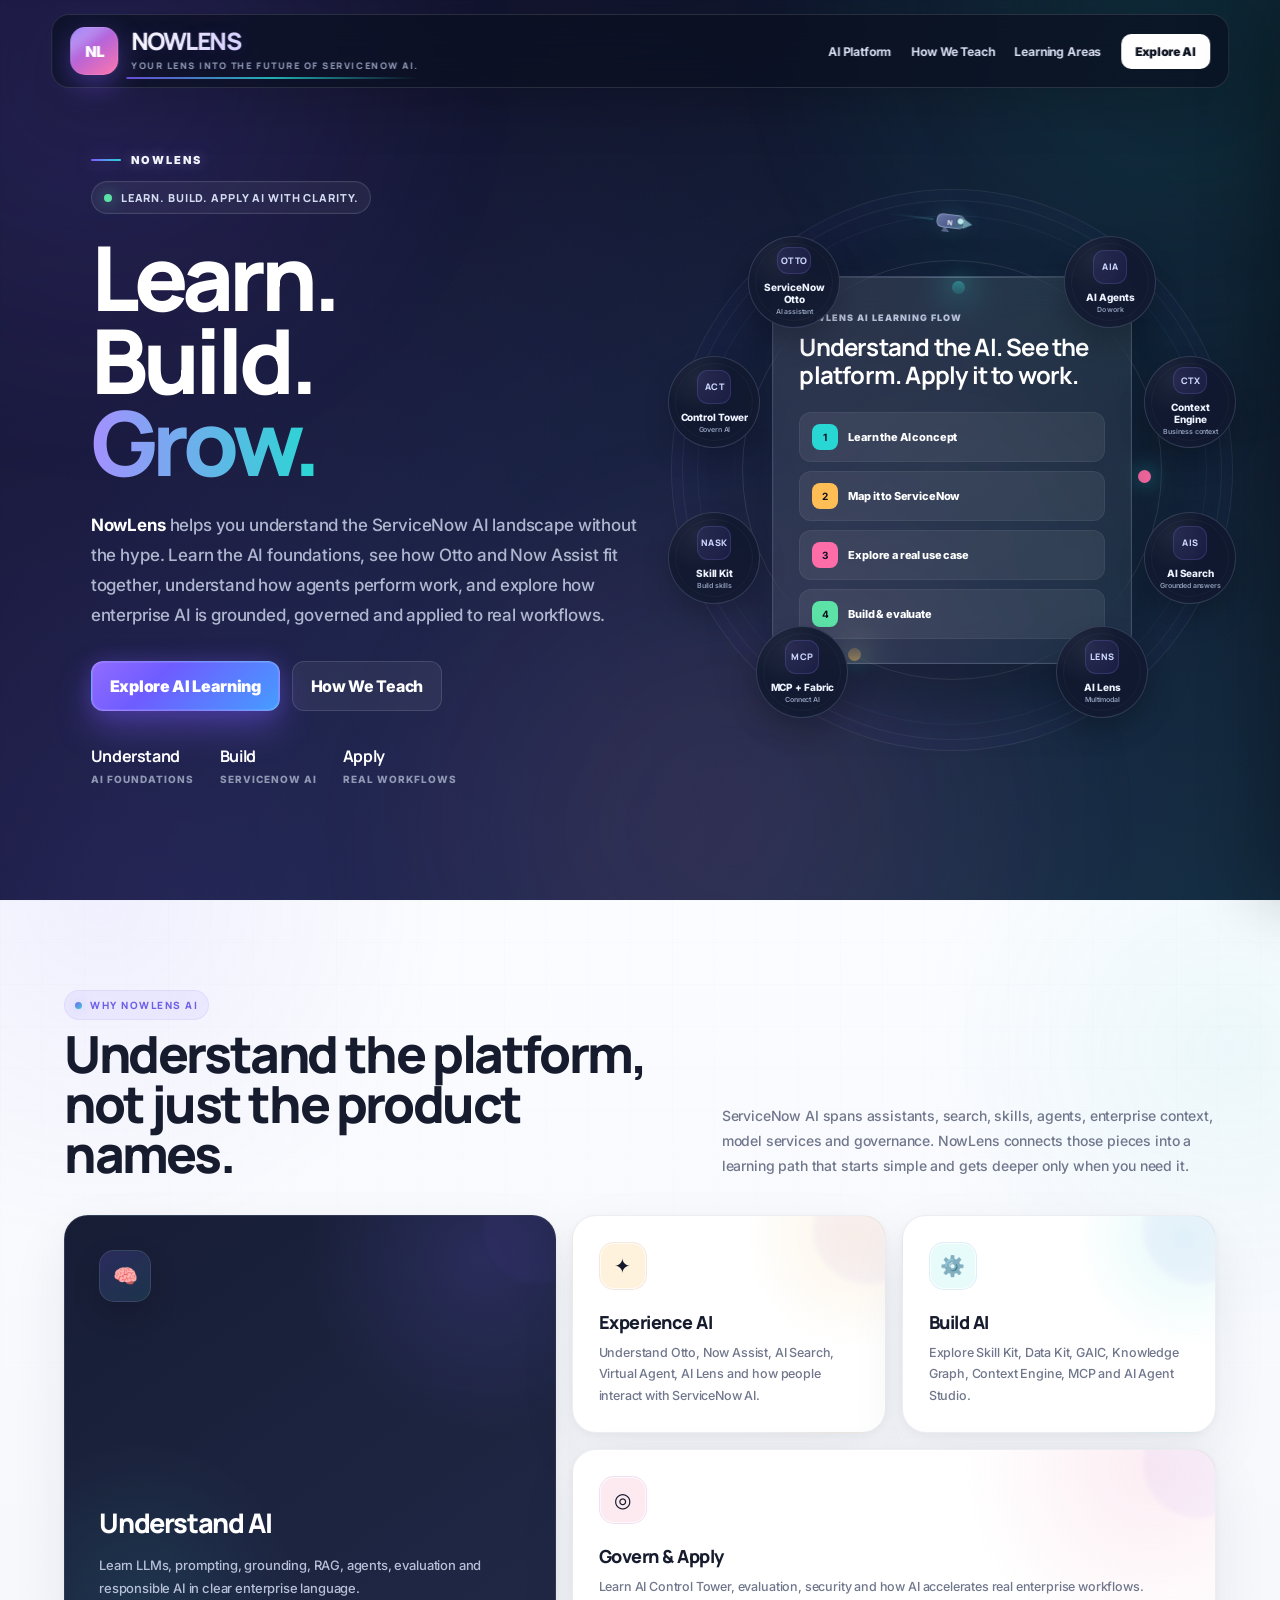
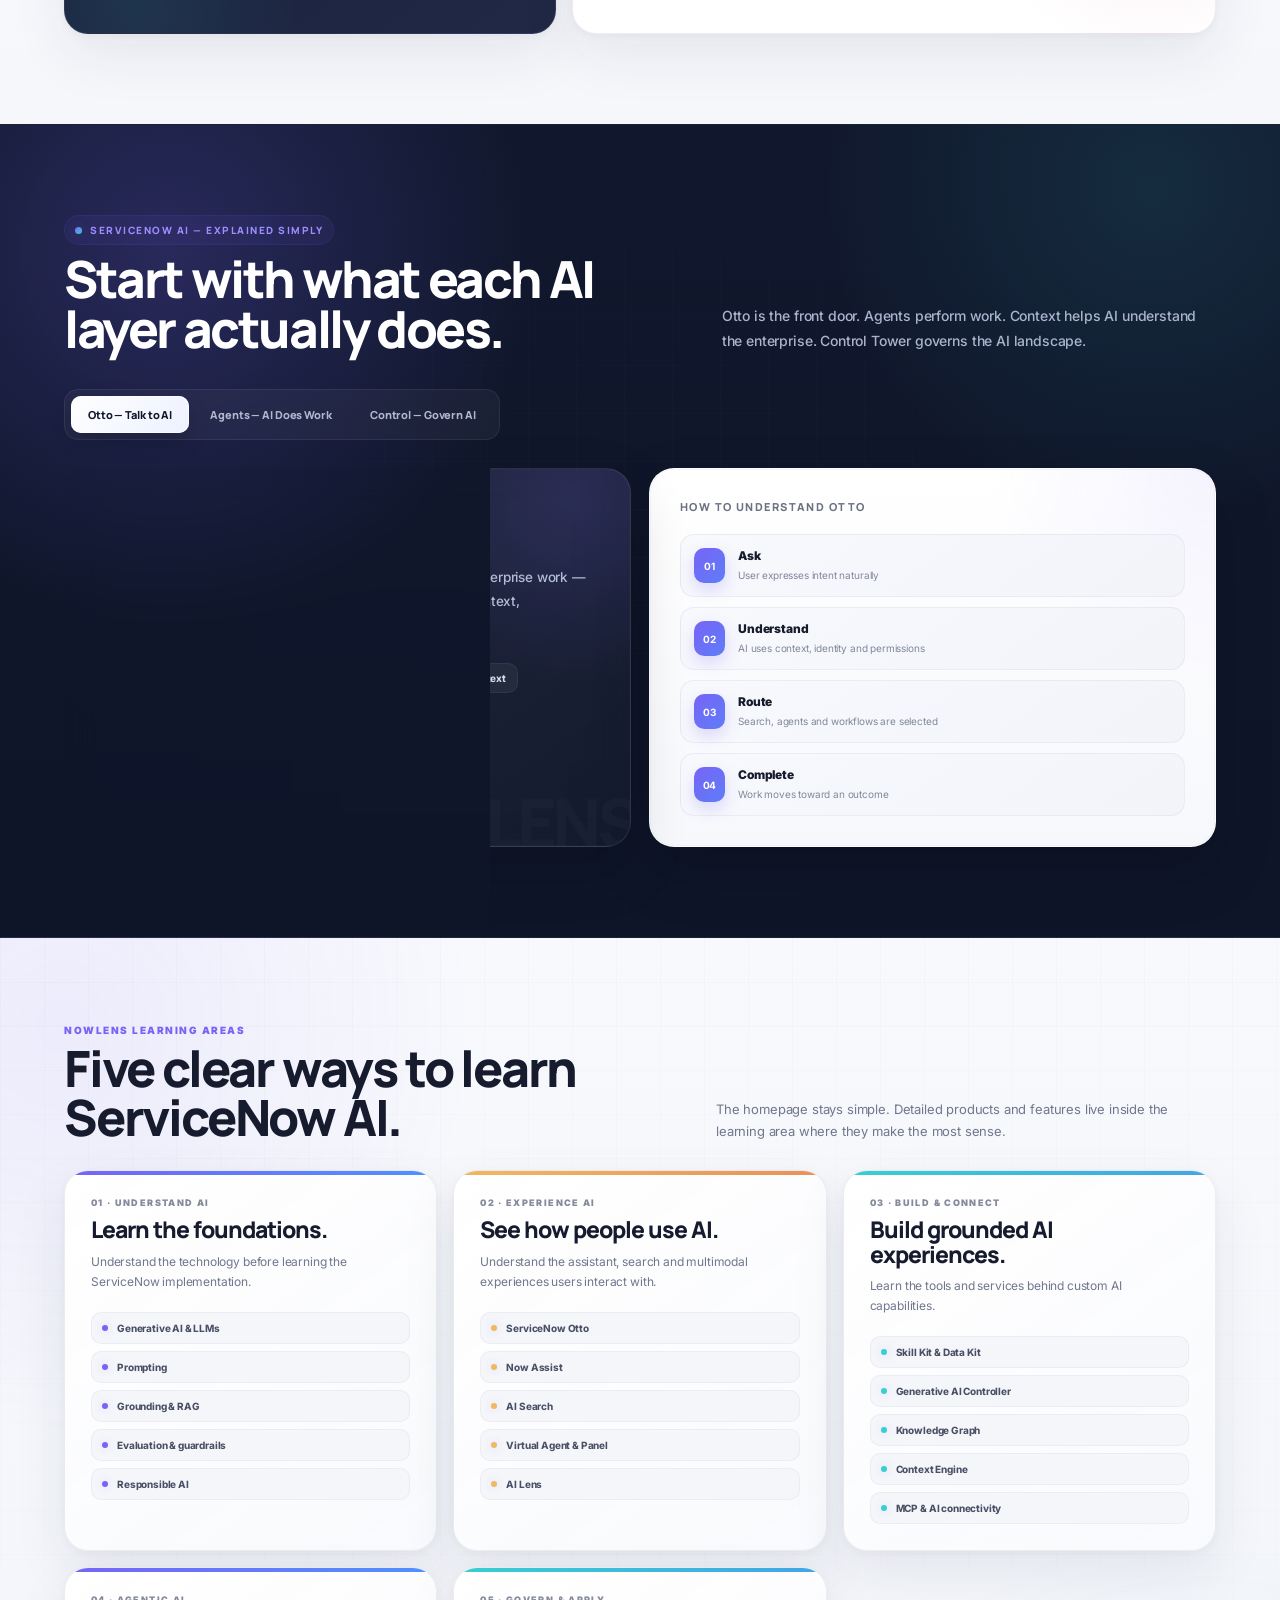
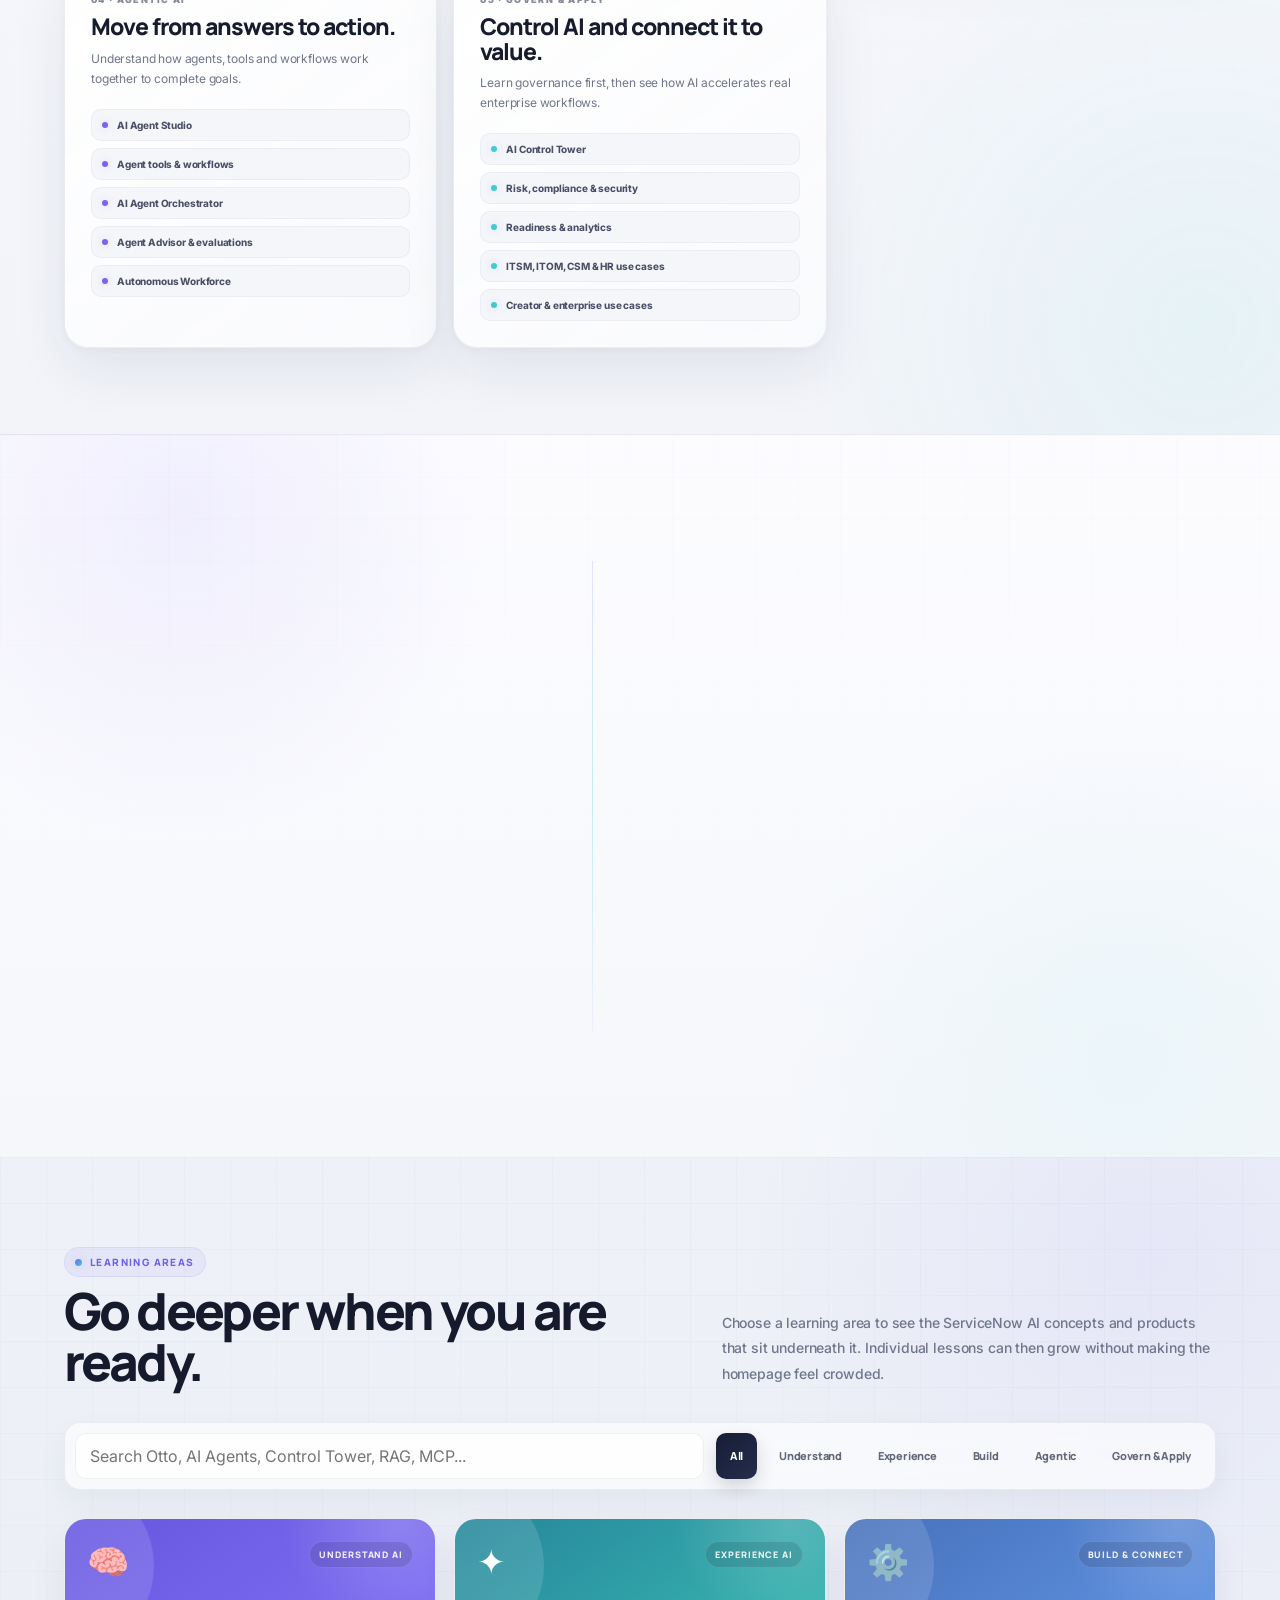
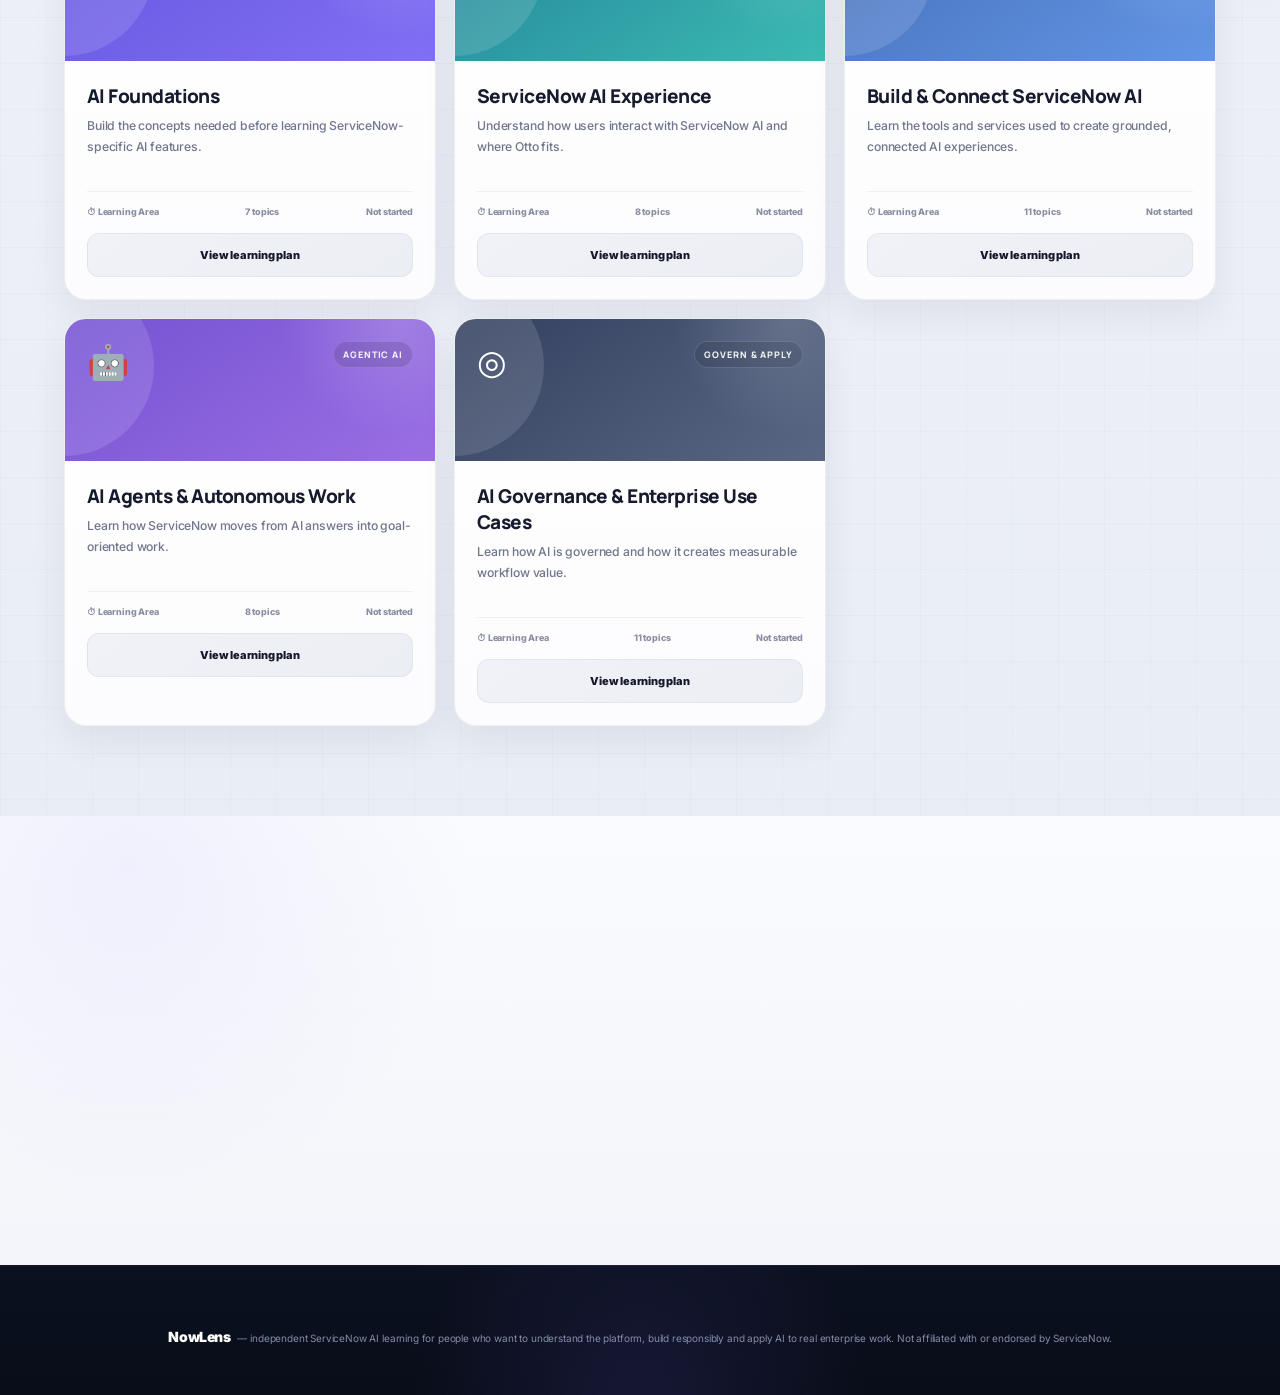
==== commit c03b6dc2: "Push_final" ====
--- a/index.html
+++ b/index.html
@@ -3725,4 +3725,4 @@
 </script>
 
 </body>
-</html>
+</html>
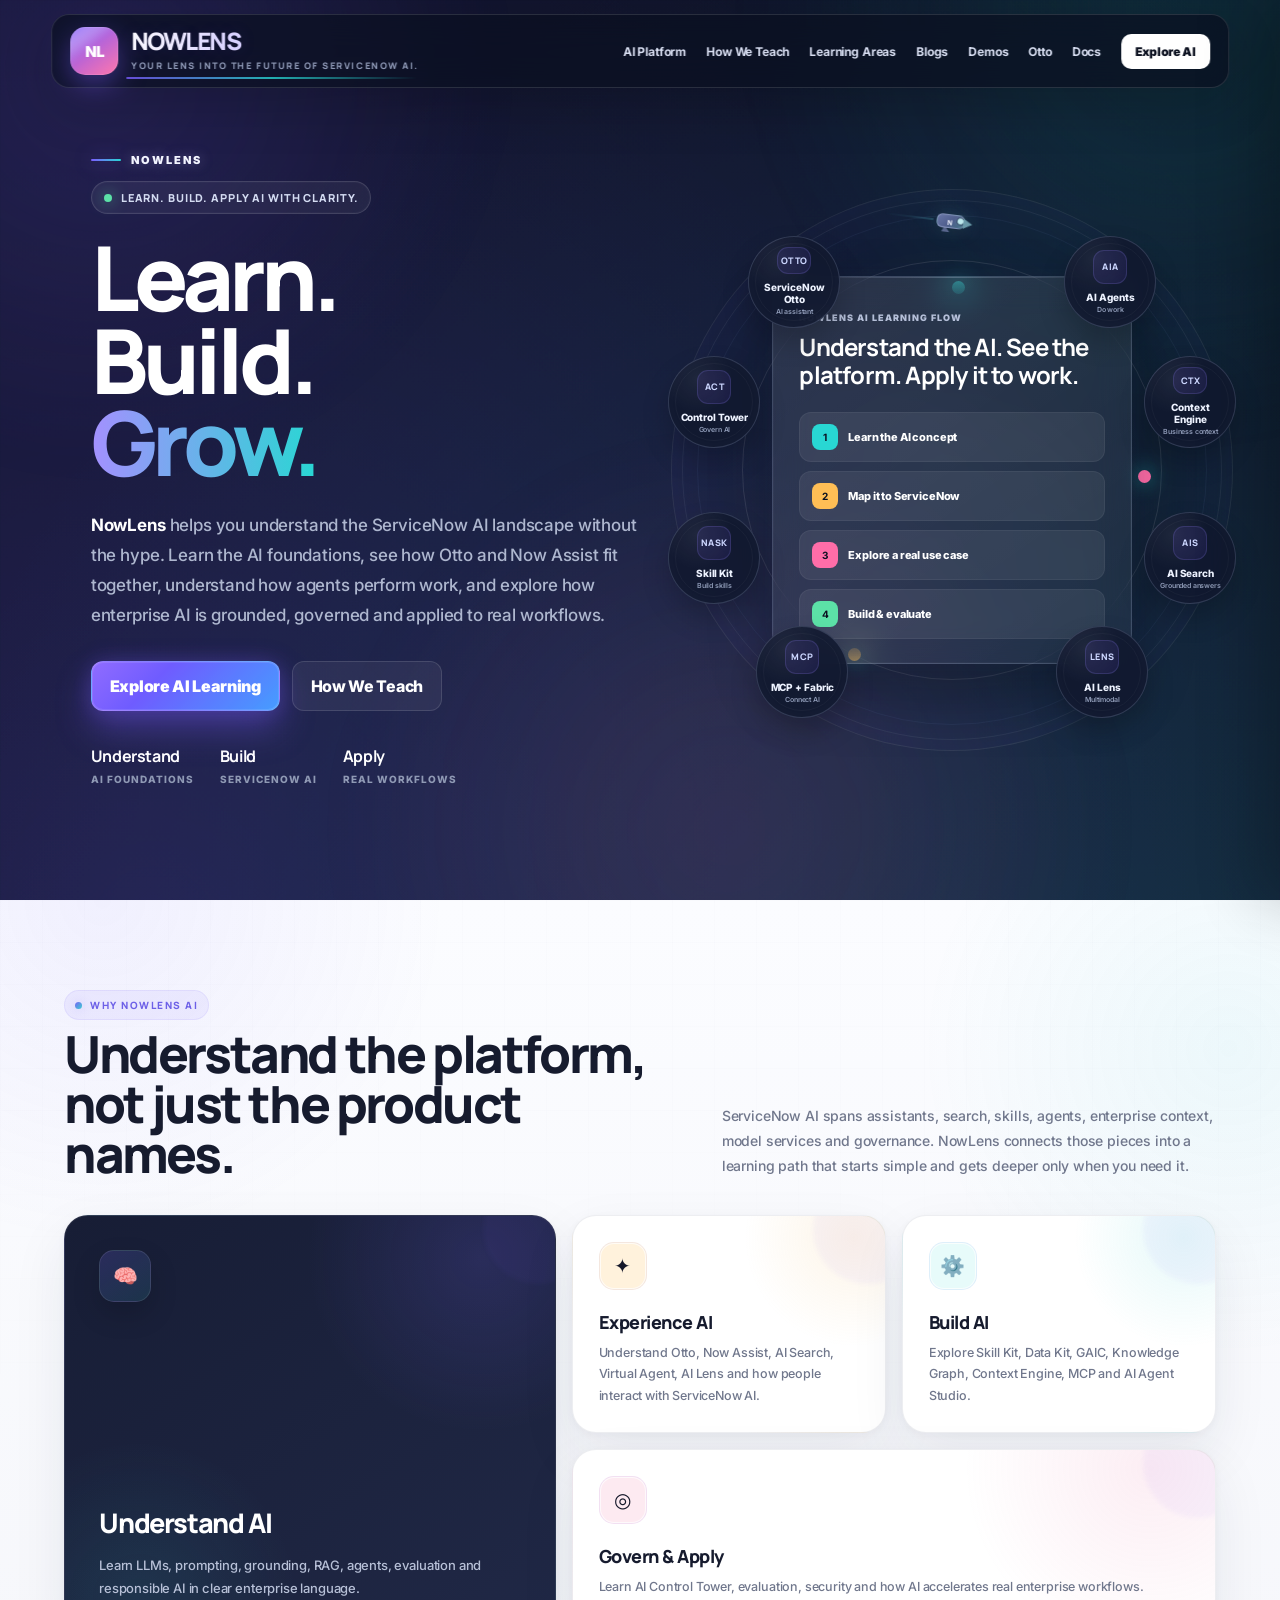
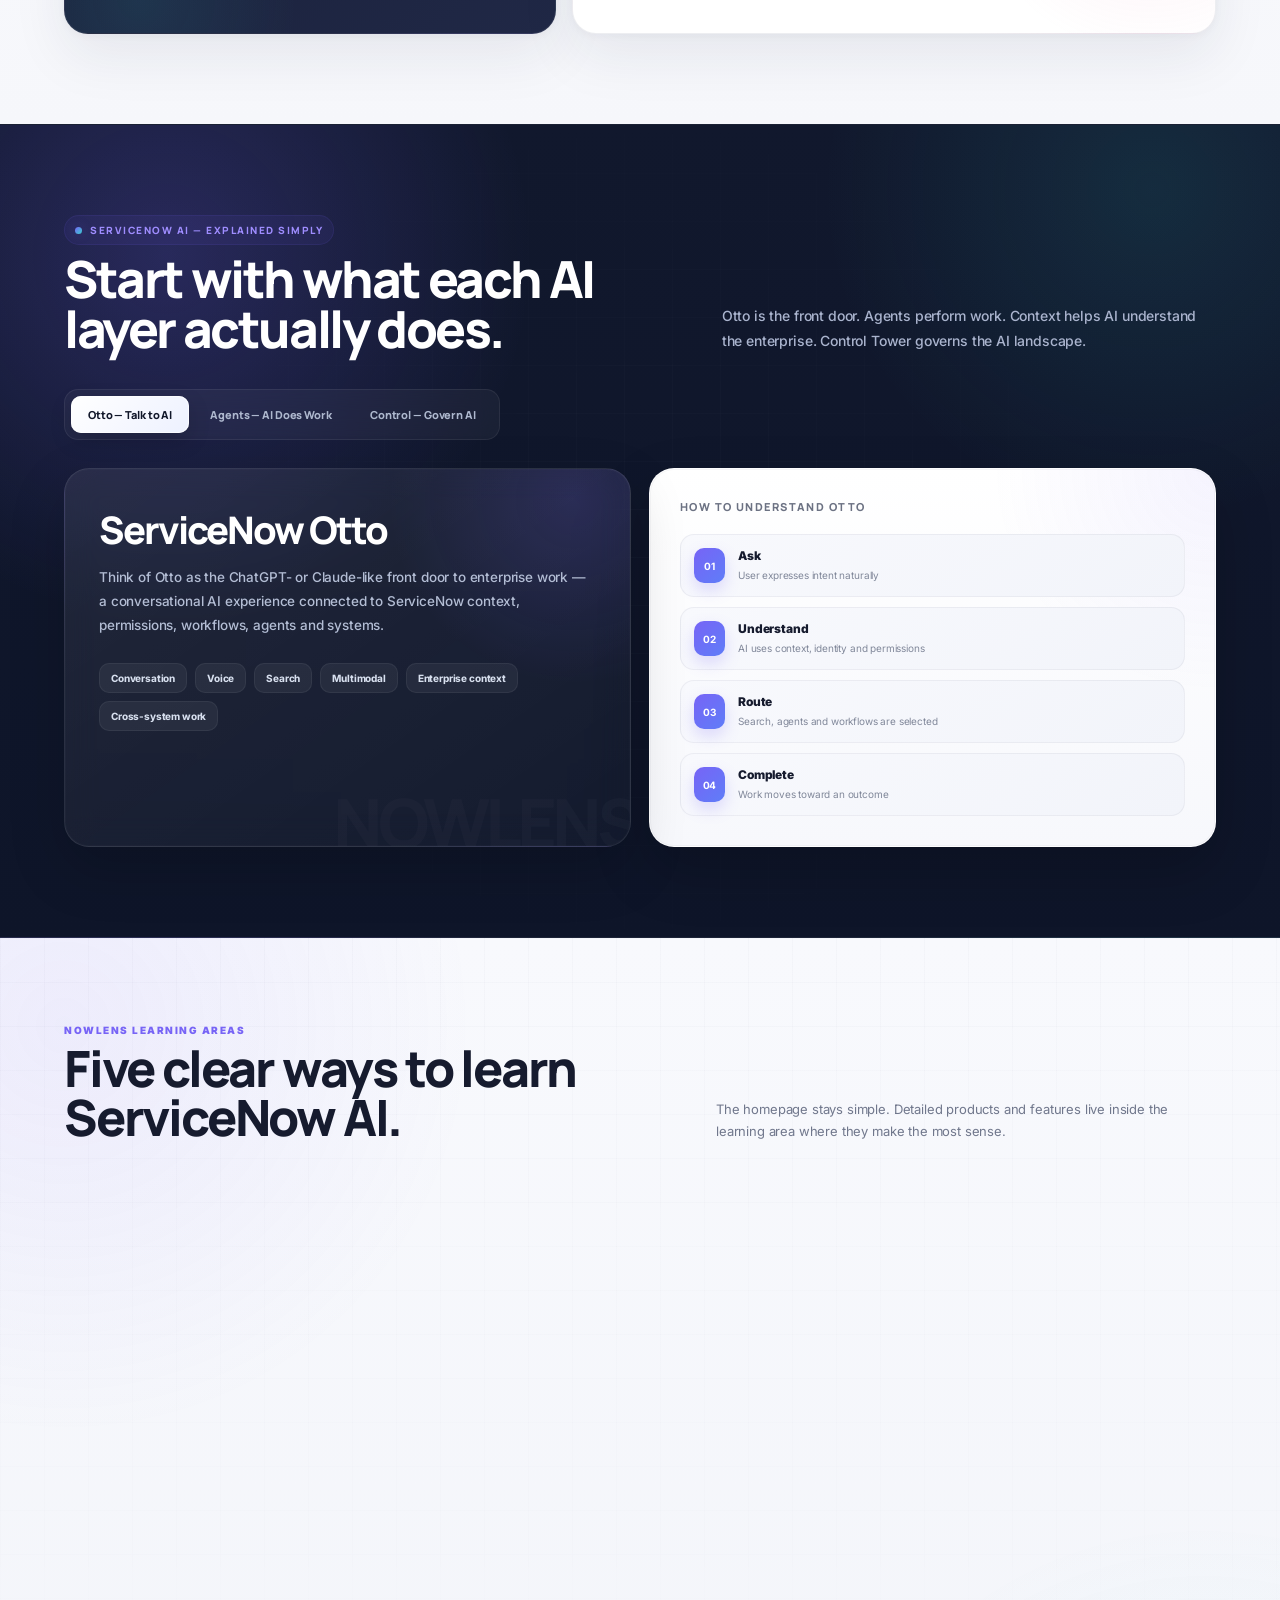
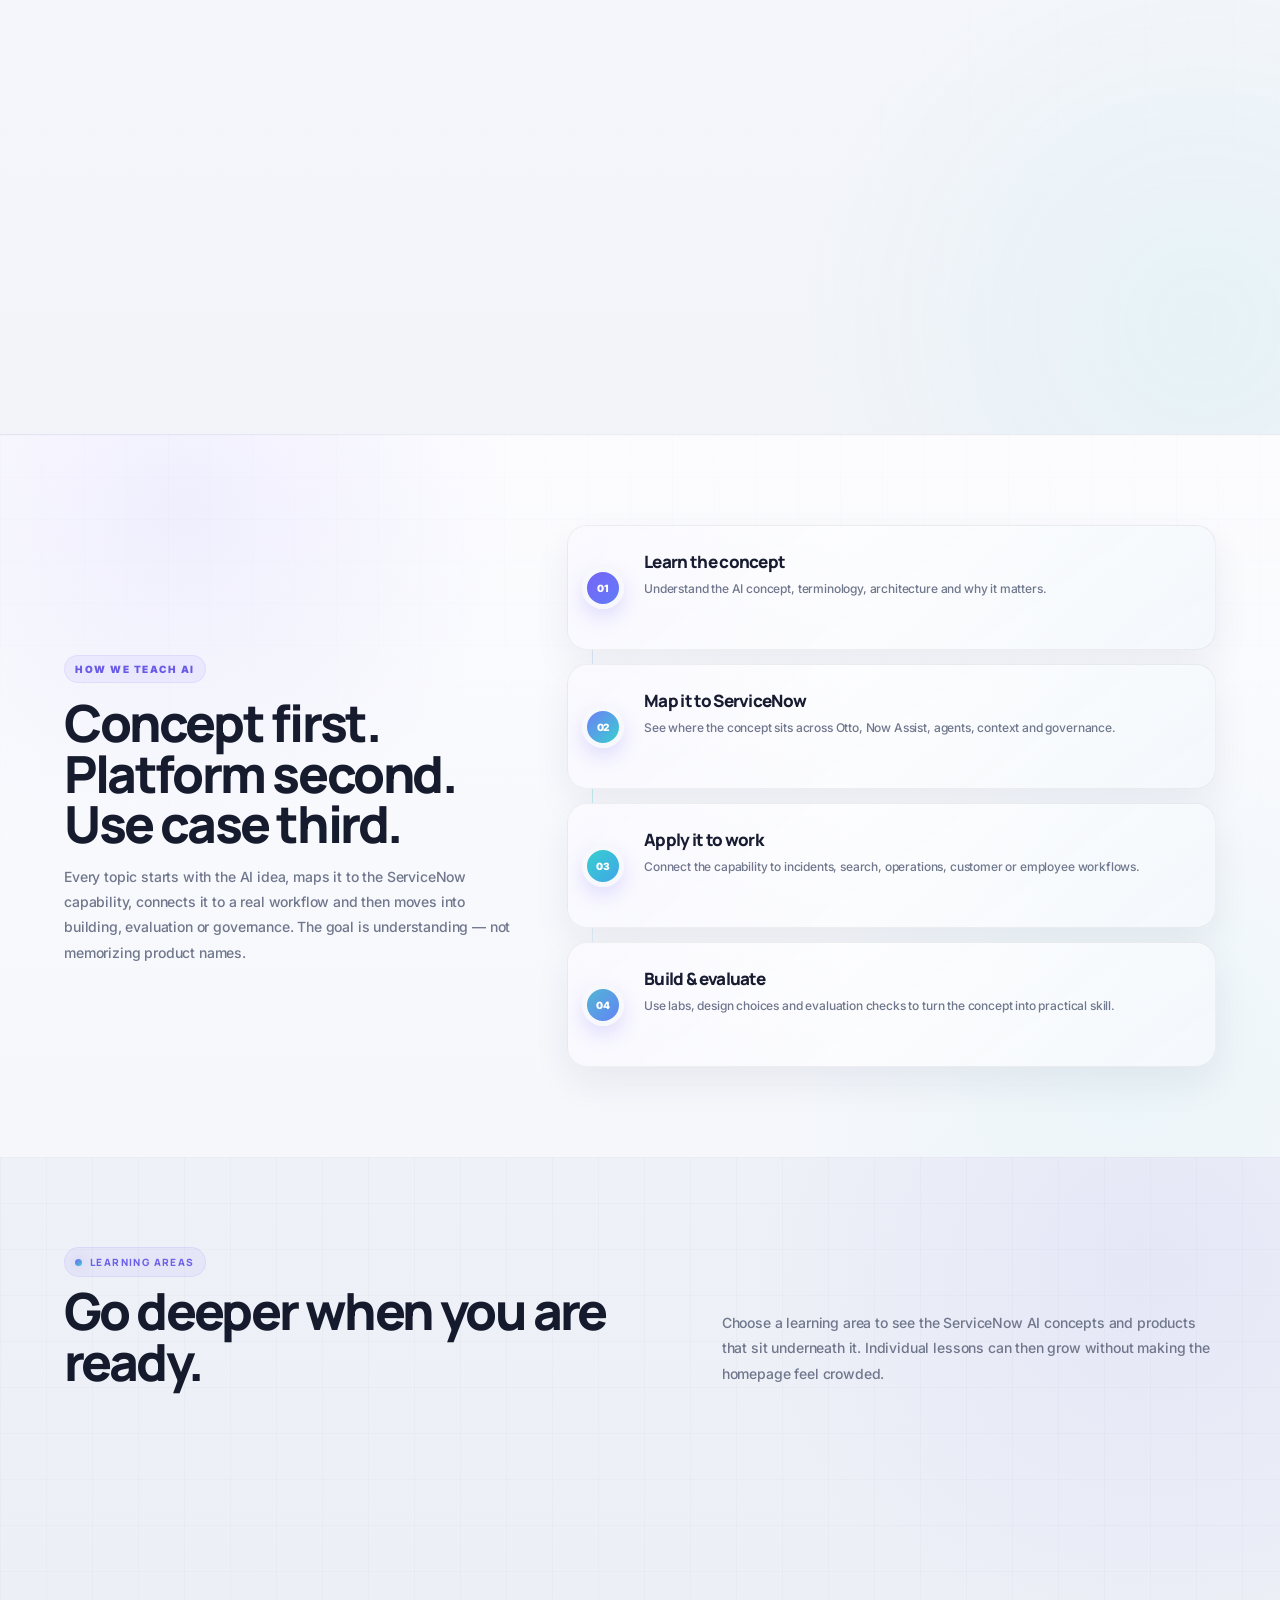
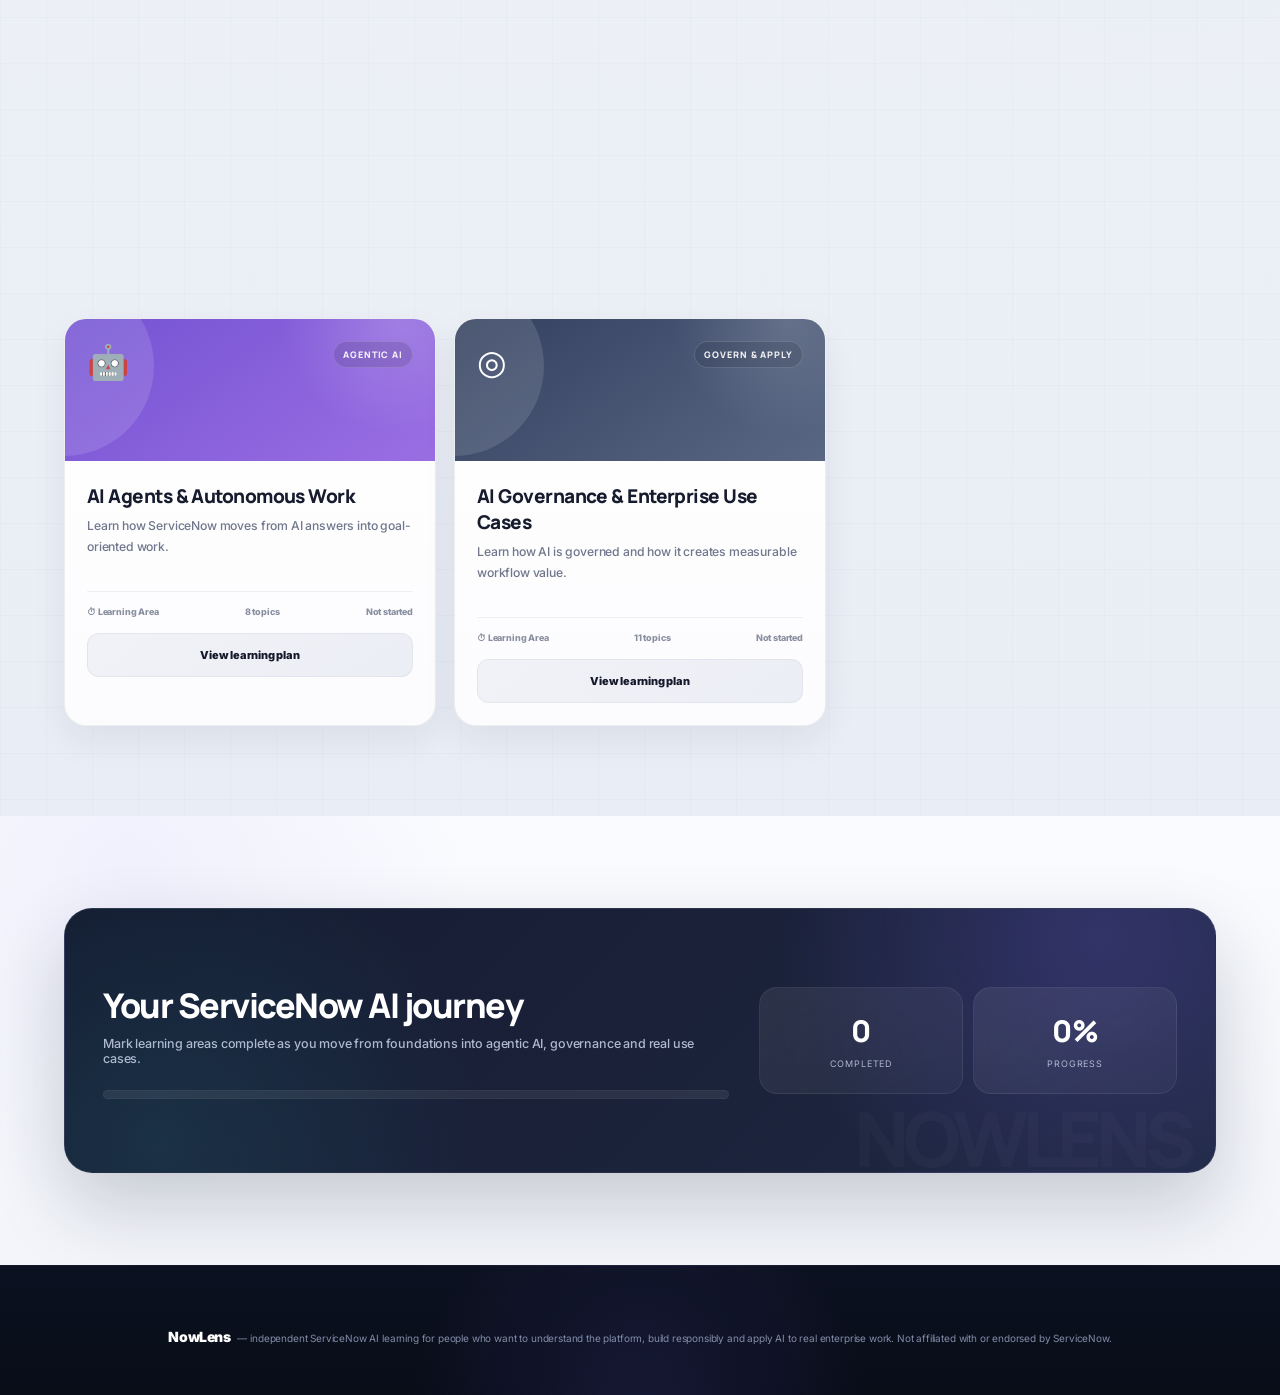
==== commit 18d09faa: "Add Otto topic page and content pages; update nav and shared styles" ====
--- a/index.html
+++ b/index.html
@@ -2920,7 +2920,11 @@
     <a onclick="scrollToId('tracks')">AI Platform</a>
     <a onclick="scrollToId('method')">How We Teach</a>
     <a onclick="scrollToId('catalog')">Learning Areas</a>
-    <a class="nav-cta" onclick="scrollToId('catalog')">Explore AI</a>
+    <a href="blogs.html" target="_blank" rel="noopener">Blogs</a>
+    <a href="demos.html" target="_blank" rel="noopener">Demos</a>
+    <a href="otto.html" target="_blank" rel="noopener">Otto</a>
+    <a href="docs.html" target="_blank" rel="noopener">Docs</a>
+    <a class="nav-cta" href="index.html#catalog" target="_blank" rel="noopener">Explore AI</a>
   </nav>
 </header>
 
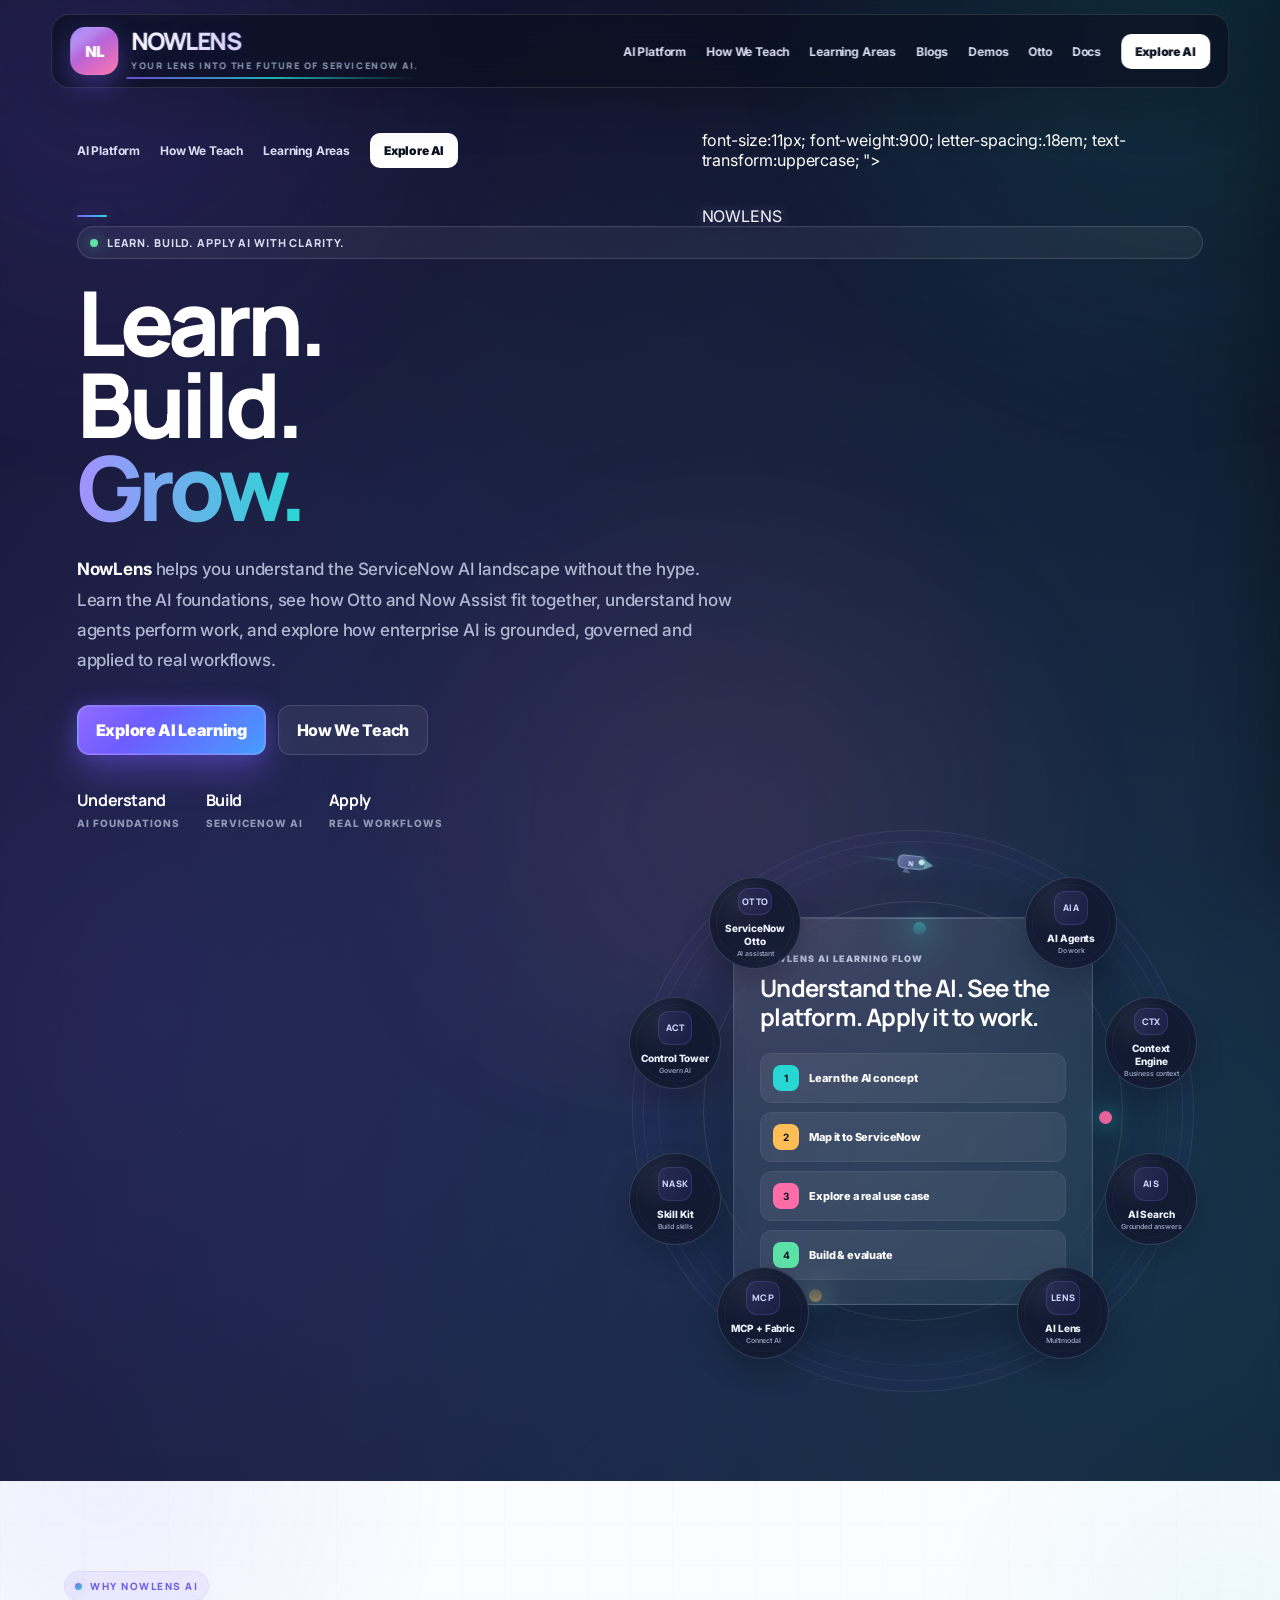
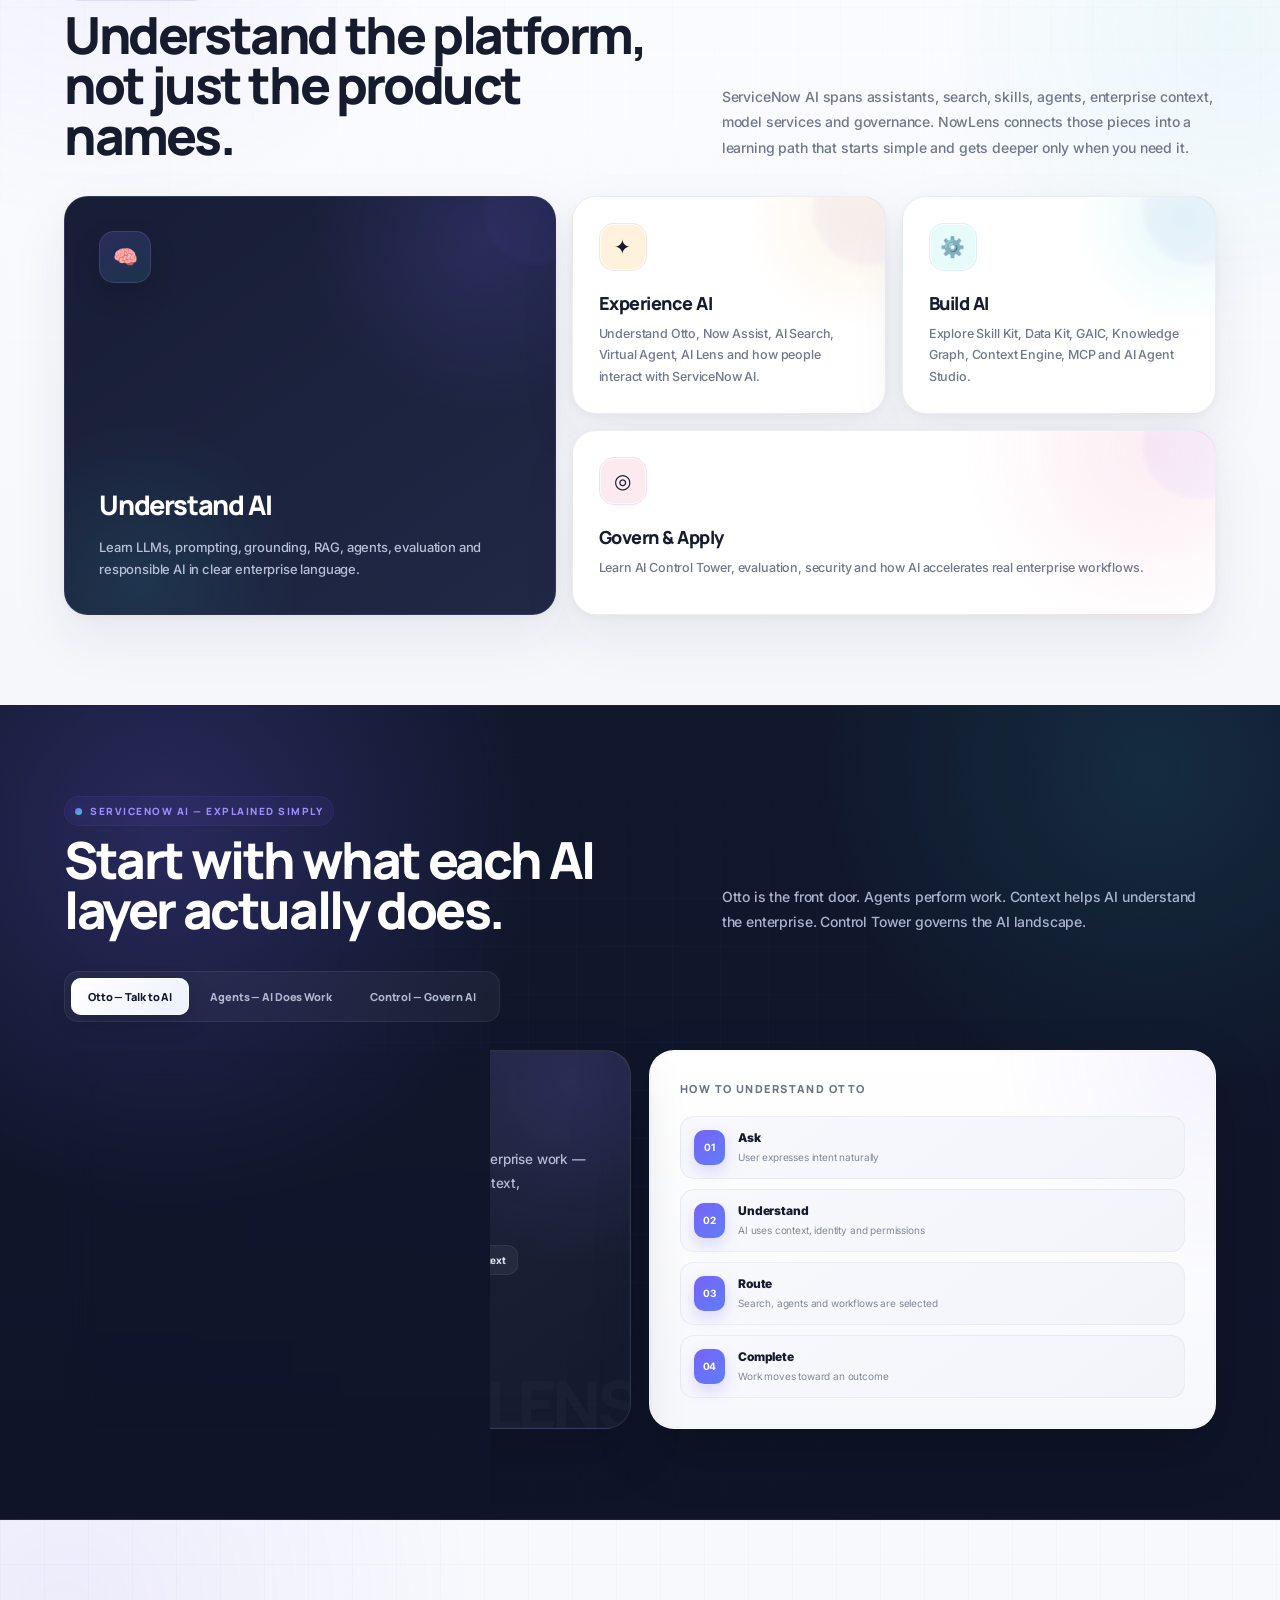
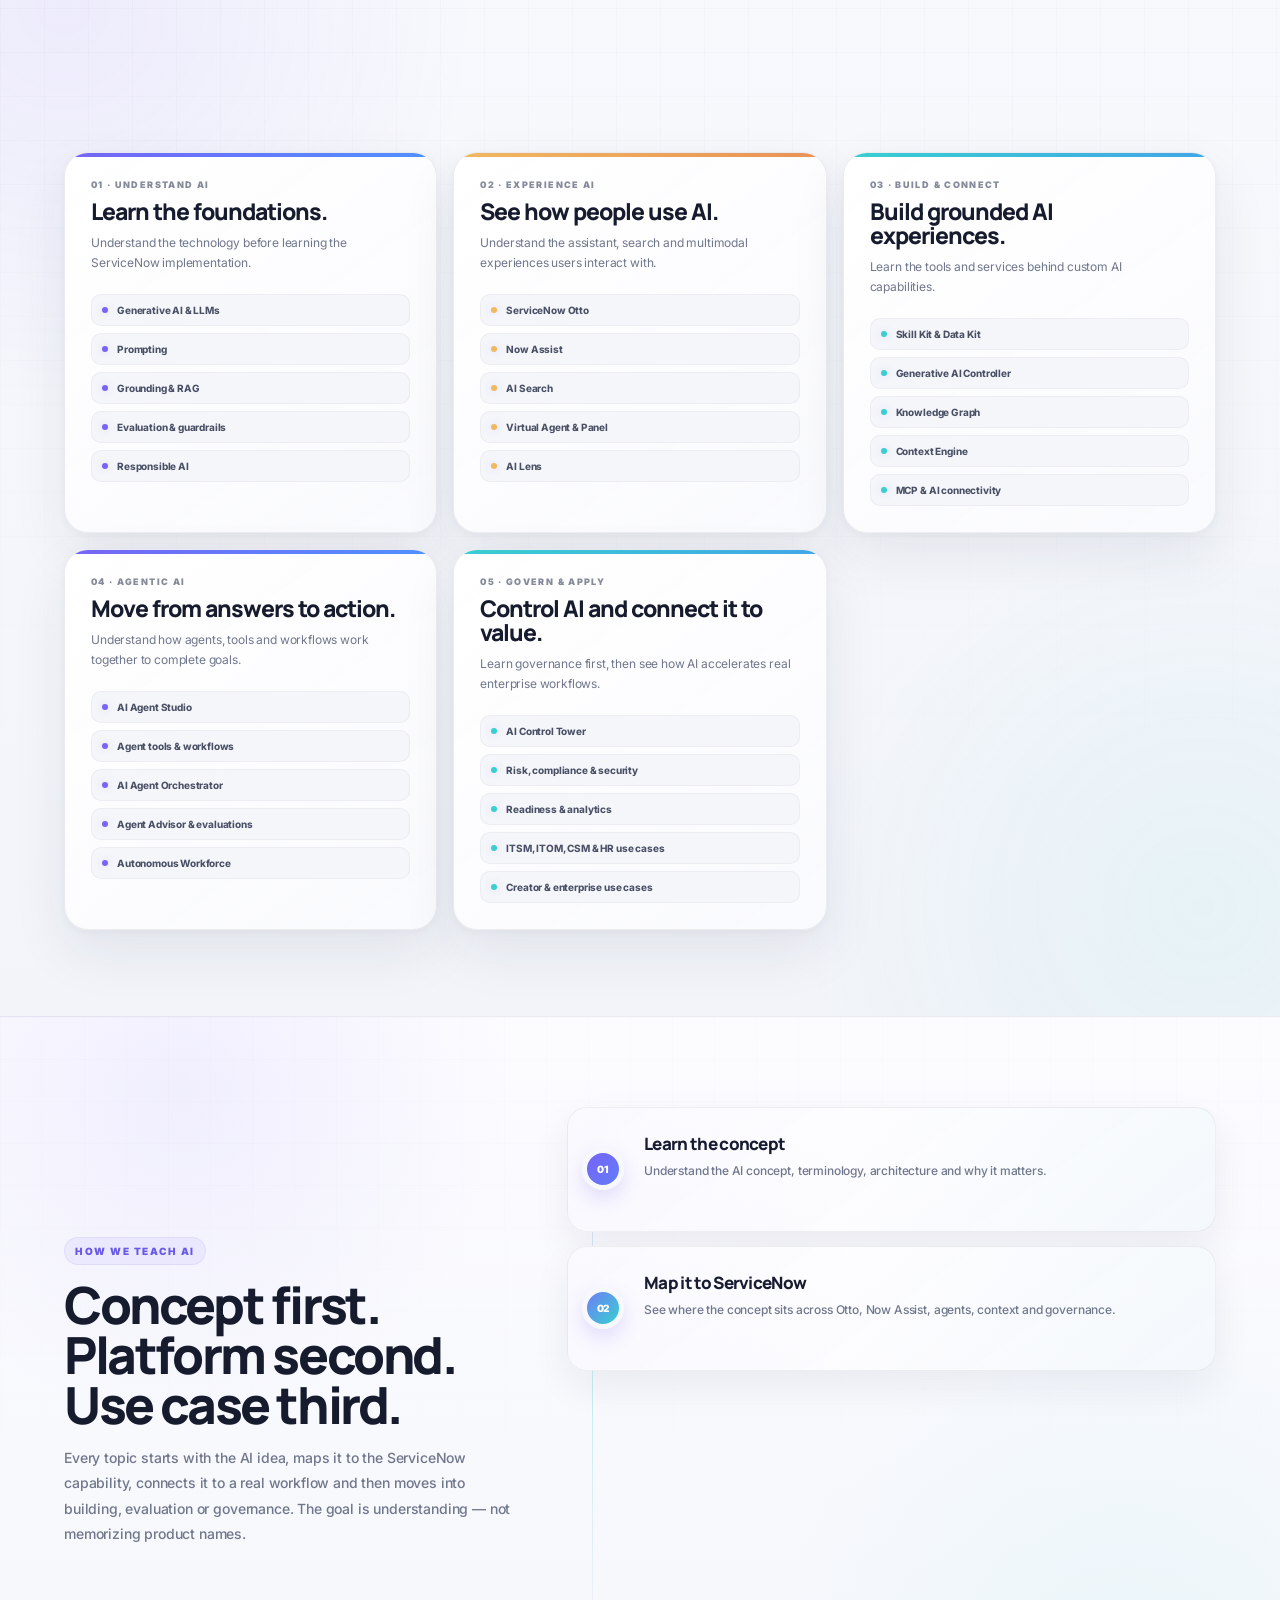
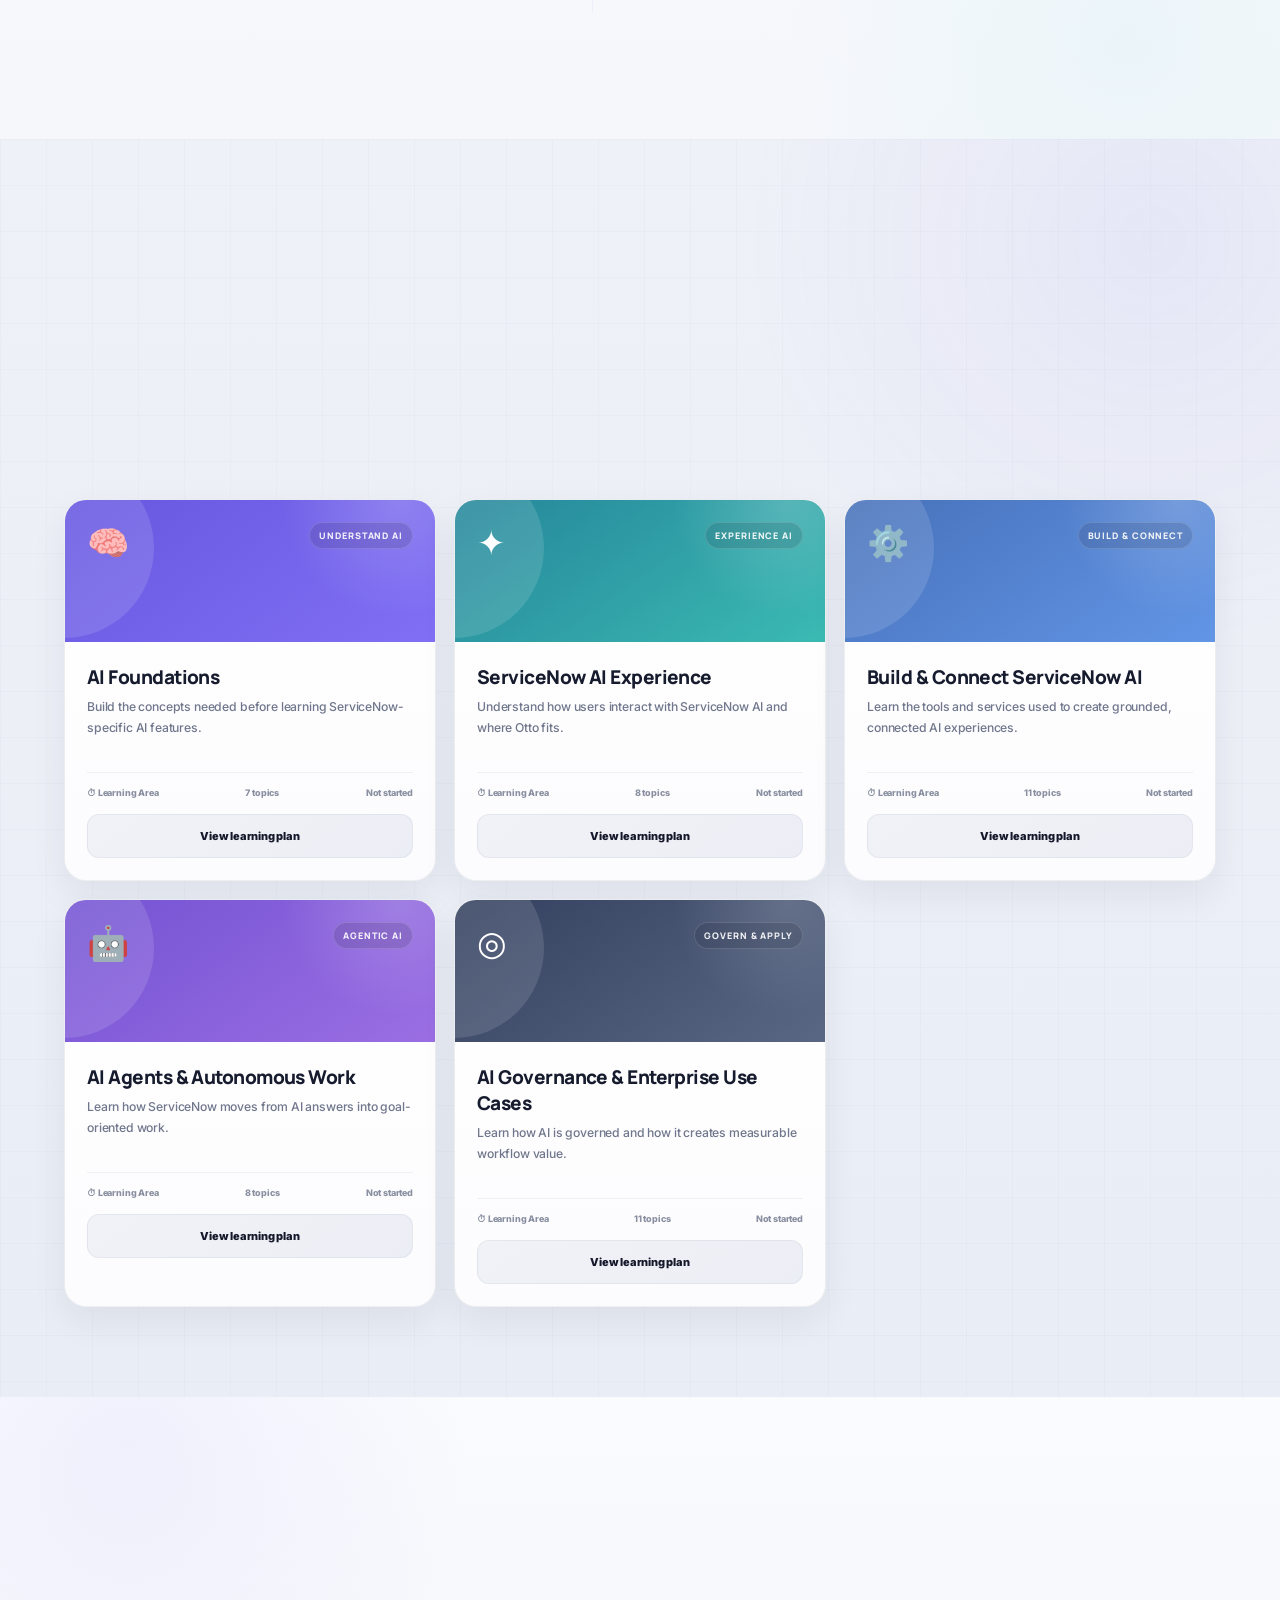
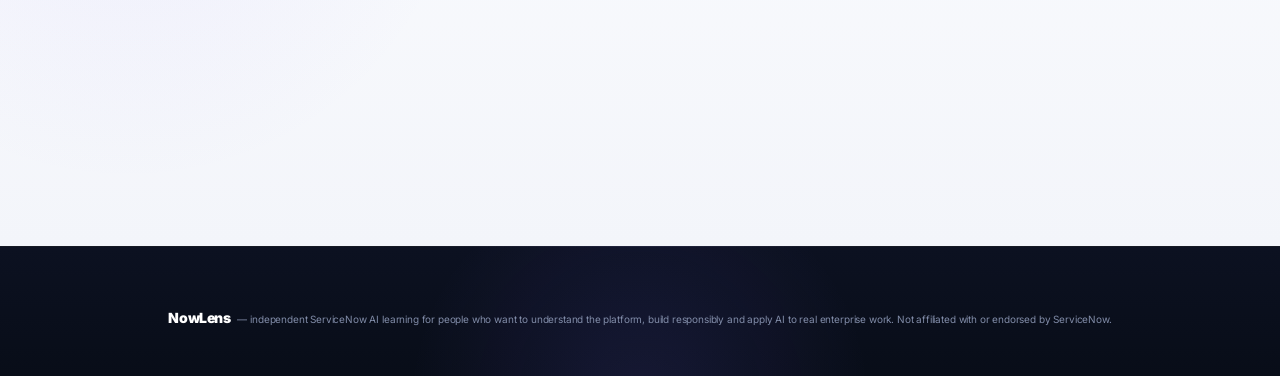
==== commit abaf4d92: "rollback" ====
--- a/index.html
+++ b/index.html
@@ -2920,24 +2920,23 @@
     <a onclick="scrollToId('tracks')">AI Platform</a>
     <a onclick="scrollToId('method')">How We Teach</a>
     <a onclick="scrollToId('catalog')">Learning Areas</a>
-    <a href="blogs.html" target="_blank" rel="noopener">Blogs</a>
-    <a href="demos.html" target="_blank" rel="noopener">Demos</a>
-    <a href="otto.html" target="_blank" rel="noopener">Otto</a>
-    <a href="docs.html" target="_blank" rel="noopener">Docs</a>
-    <a class="nav-cta" href="index.html#catalog" target="_blank" rel="noopener">Explore AI</a>
+    <a href="blogs/">Blogs</a>
+    <a href="demos/">Demos</a>
+    <a href="otto/">Otto</a>
+    <a href="docs/">Docs</a>
+    <a class="nav-cta" href="index.html#catalog">Explore AI</a>
   </nav>
 </header>
 
 <section class="hero">
   <div class="hero-grid">
 
-    <div>
-      <div style="
-        display:flex;
-        align-items:center;
-        gap:10px;
-        margin-bottom:14px;
-        color:#9ca7c3;
+    <nav>
+      <a onclick="scrollToId('tracks')">AI Platform</a>
+      <a onclick="scrollToId('method')">How We Teach</a>
+      <a onclick="scrollToId('catalog')">Learning Areas</a>
+      <a class="nav-cta" onclick="scrollToId('catalog')">Explore AI</a>
+    </nav>
         font-size:11px;
         font-weight:900;
         letter-spacing:.18em;
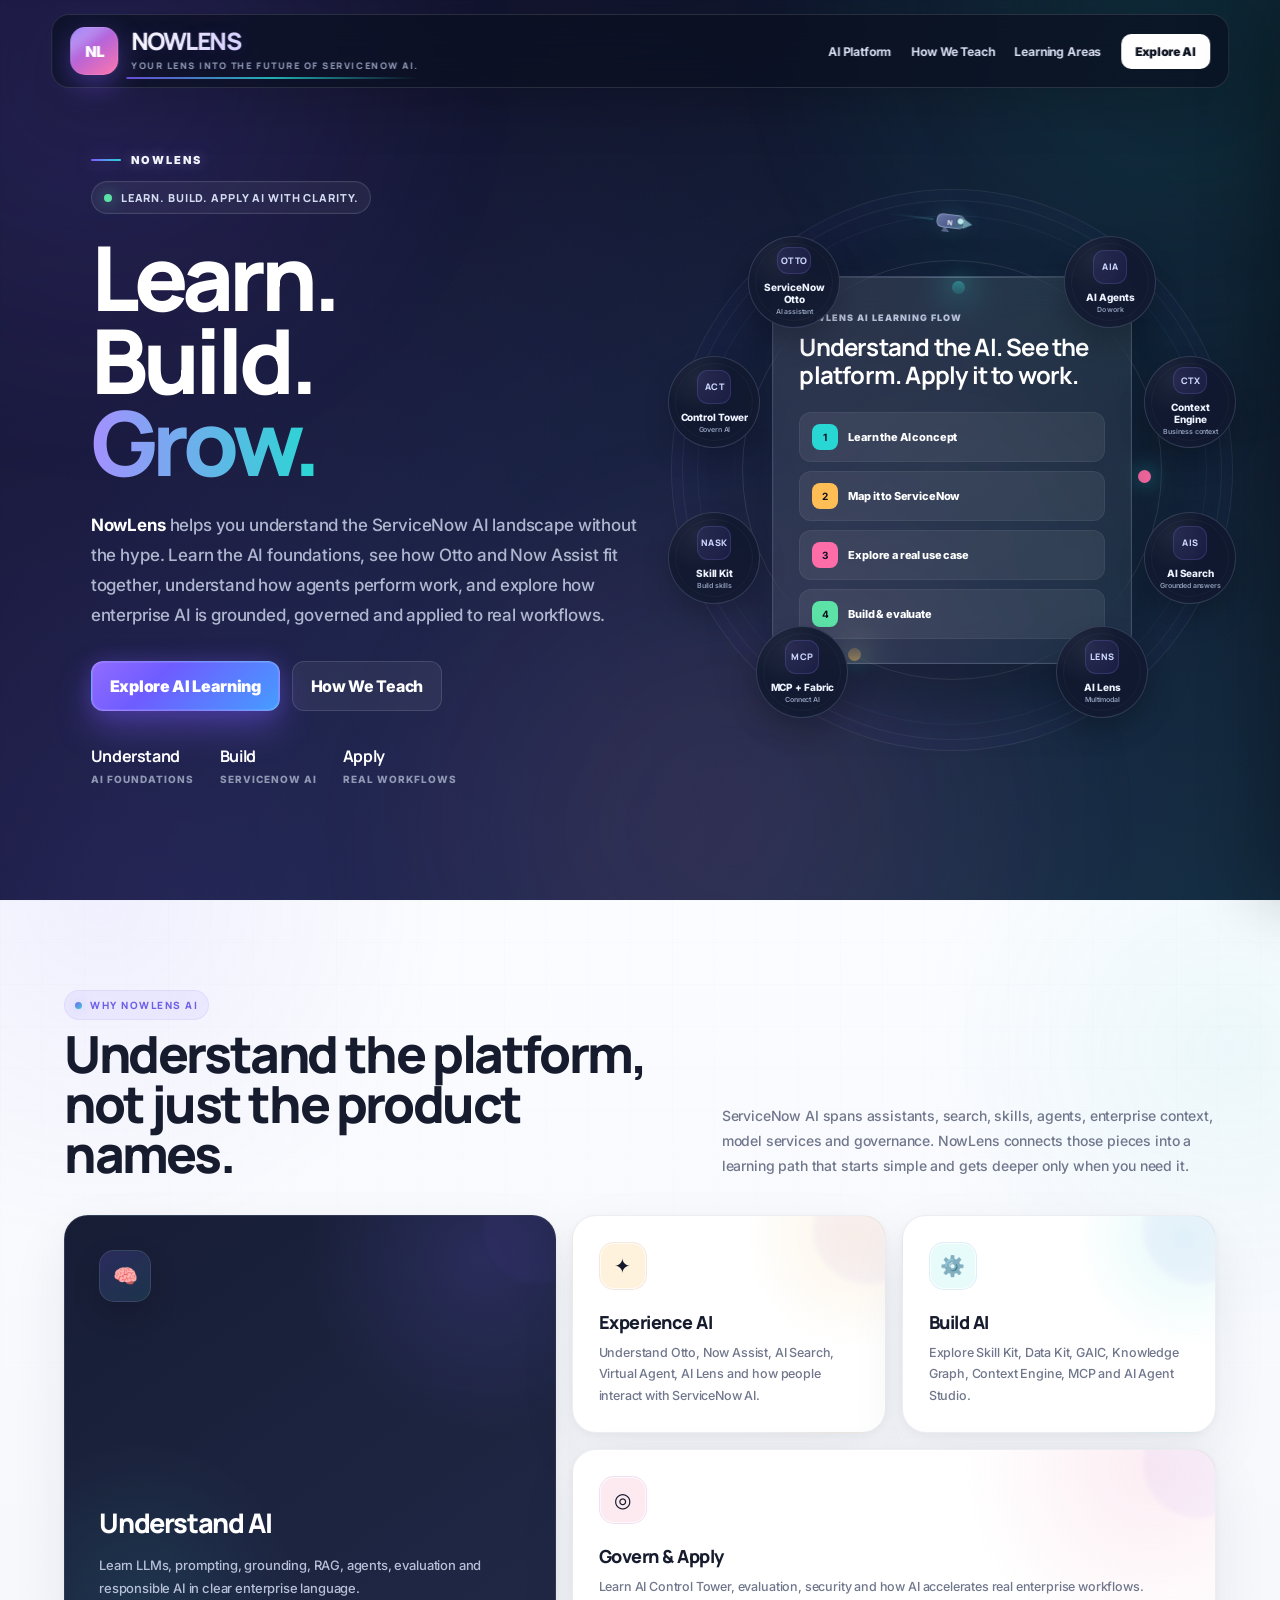
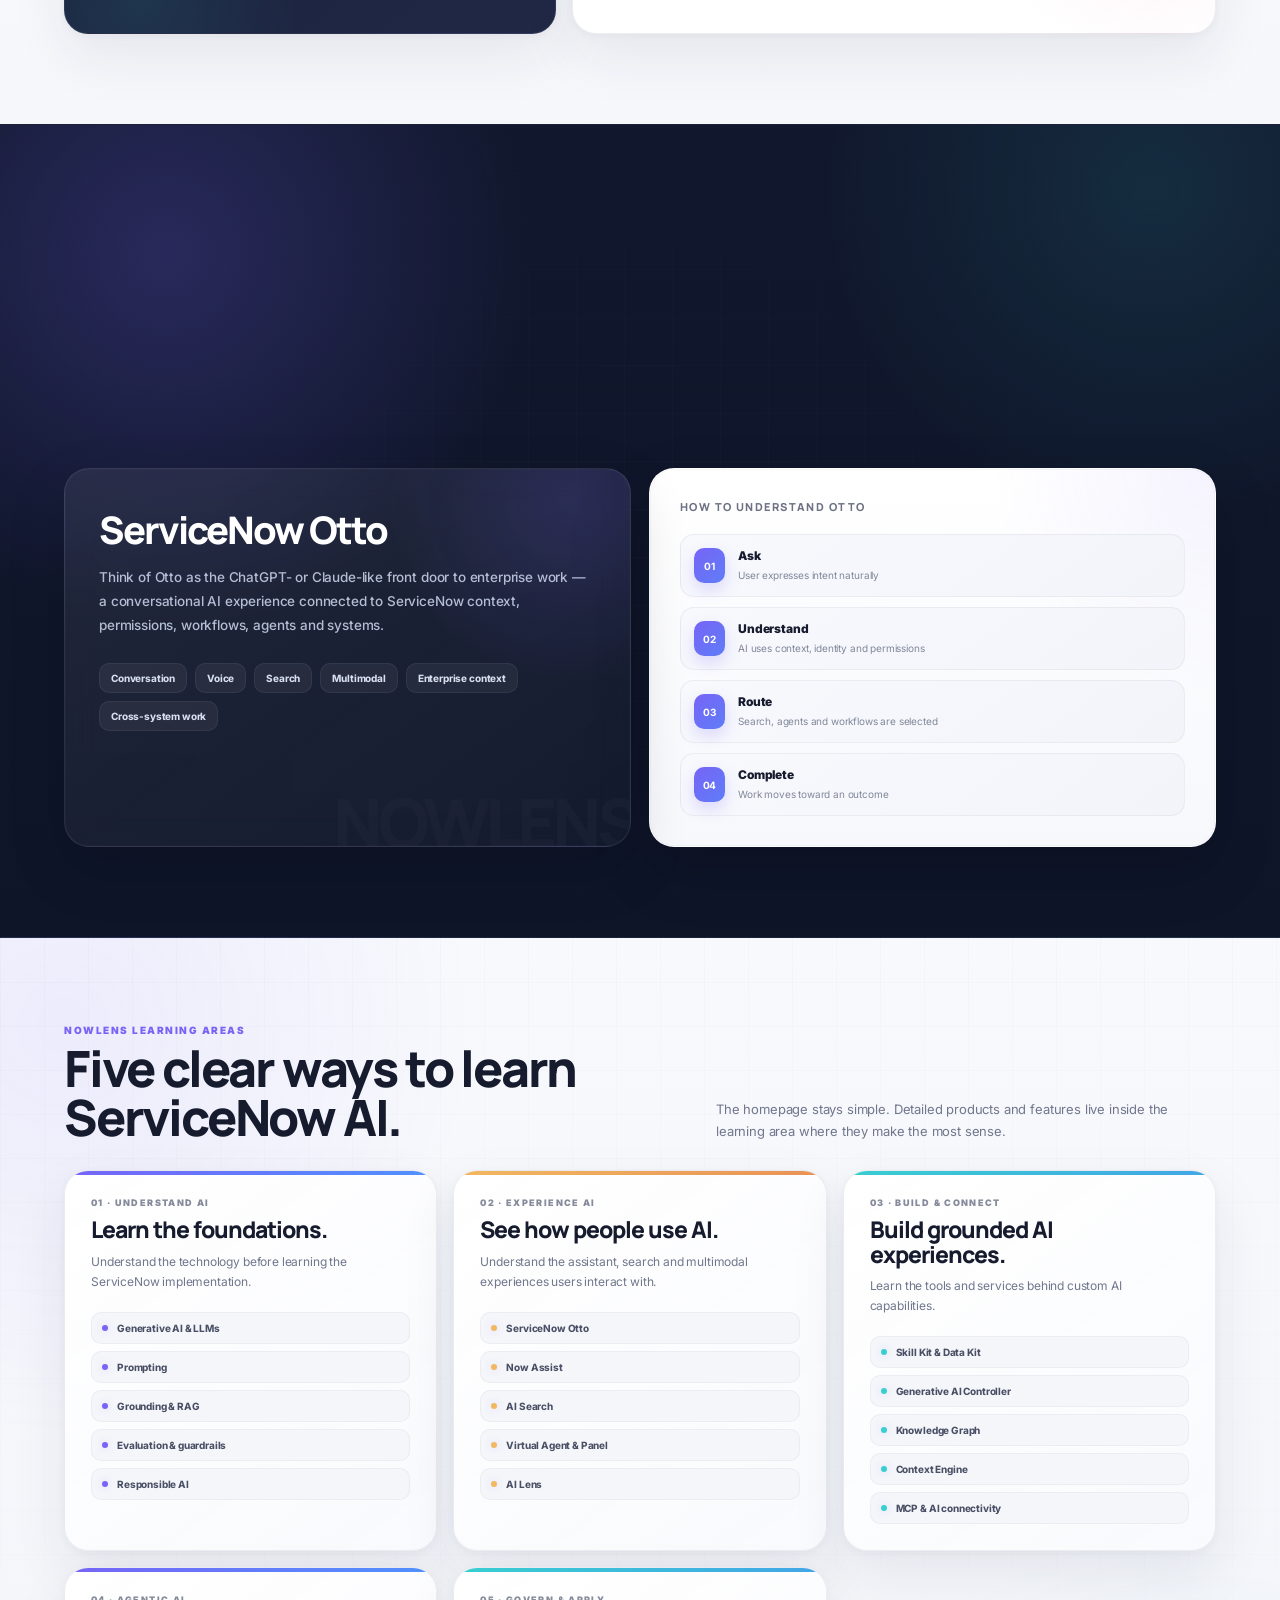
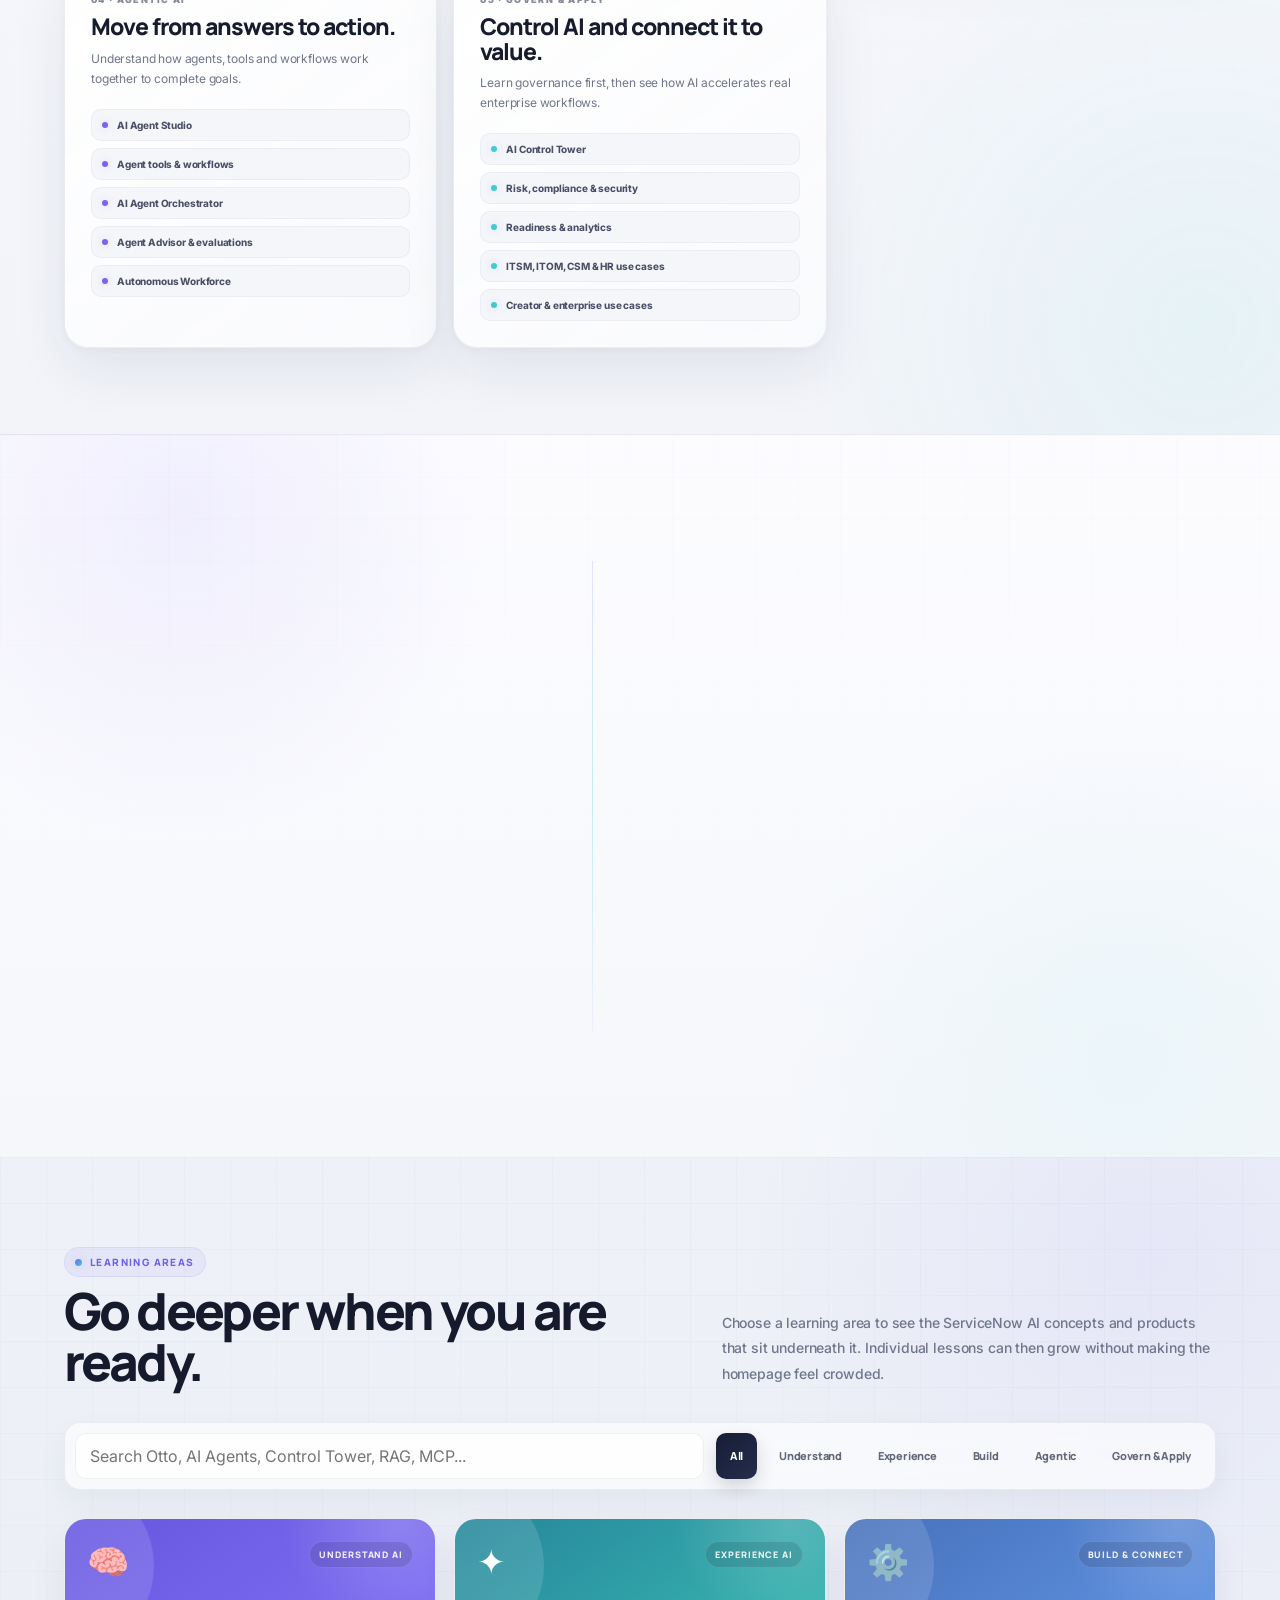
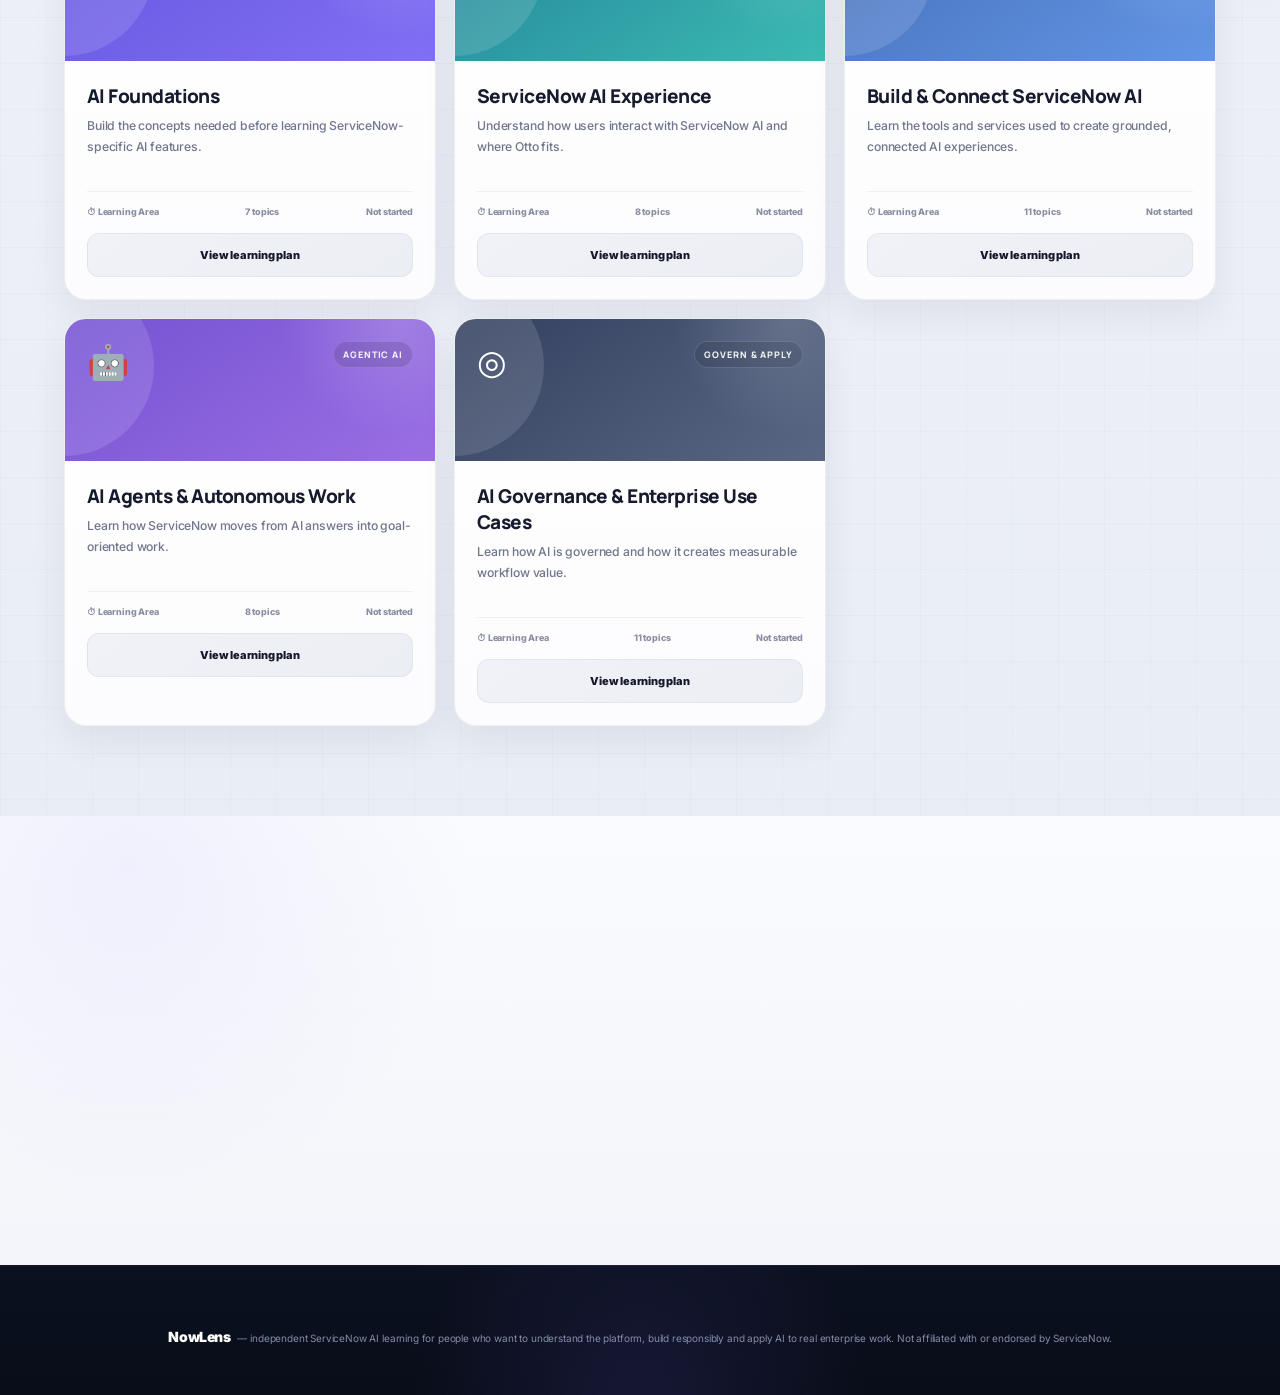
==== commit d8e784b2: "Update navigation links and styles in index.html Replaced static links with onclick events for navig" ====
--- a/index.html
+++ b/index.html
@@ -2920,23 +2920,20 @@
     <a onclick="scrollToId('tracks')">AI Platform</a>
     <a onclick="scrollToId('method')">How We Teach</a>
     <a onclick="scrollToId('catalog')">Learning Areas</a>
-    <a href="blogs/">Blogs</a>
-    <a href="demos/">Demos</a>
-    <a href="otto/">Otto</a>
-    <a href="docs/">Docs</a>
-    <a class="nav-cta" href="index.html#catalog">Explore AI</a>
+    <a class="nav-cta" onclick="scrollToId('catalog')">Explore AI</a>
   </nav>
 </header>
 
 <section class="hero">
   <div class="hero-grid">
 
-    <nav>
-      <a onclick="scrollToId('tracks')">AI Platform</a>
-      <a onclick="scrollToId('method')">How We Teach</a>
-      <a onclick="scrollToId('catalog')">Learning Areas</a>
-      <a class="nav-cta" onclick="scrollToId('catalog')">Explore AI</a>
-    </nav>
+    <div>
+      <div style="
+        display:flex;
+        align-items:center;
+        gap:10px;
+        margin-bottom:14px;
+        color:#9ca7c3;
         font-size:11px;
         font-weight:900;
         letter-spacing:.18em;
@@ -3728,4 +3725,4 @@
 </script>
 
 </body>
-</html>+</html>
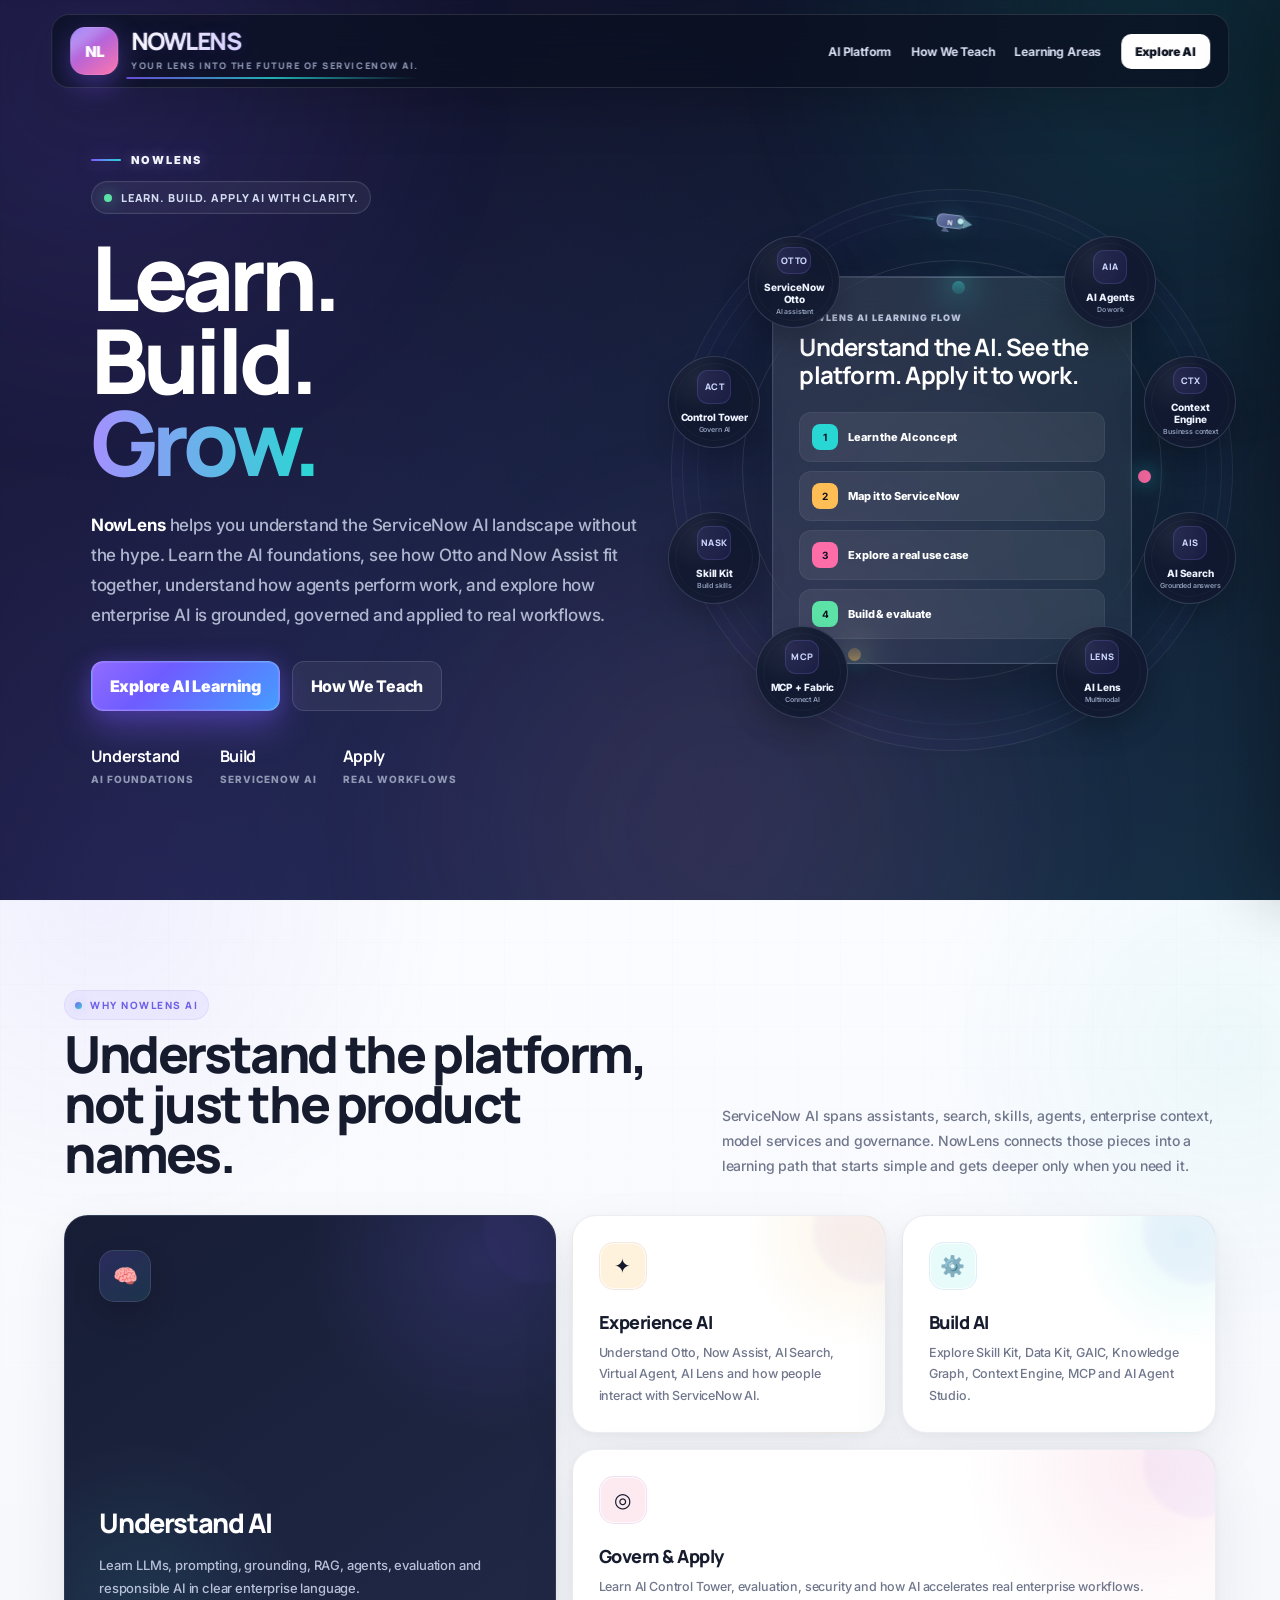
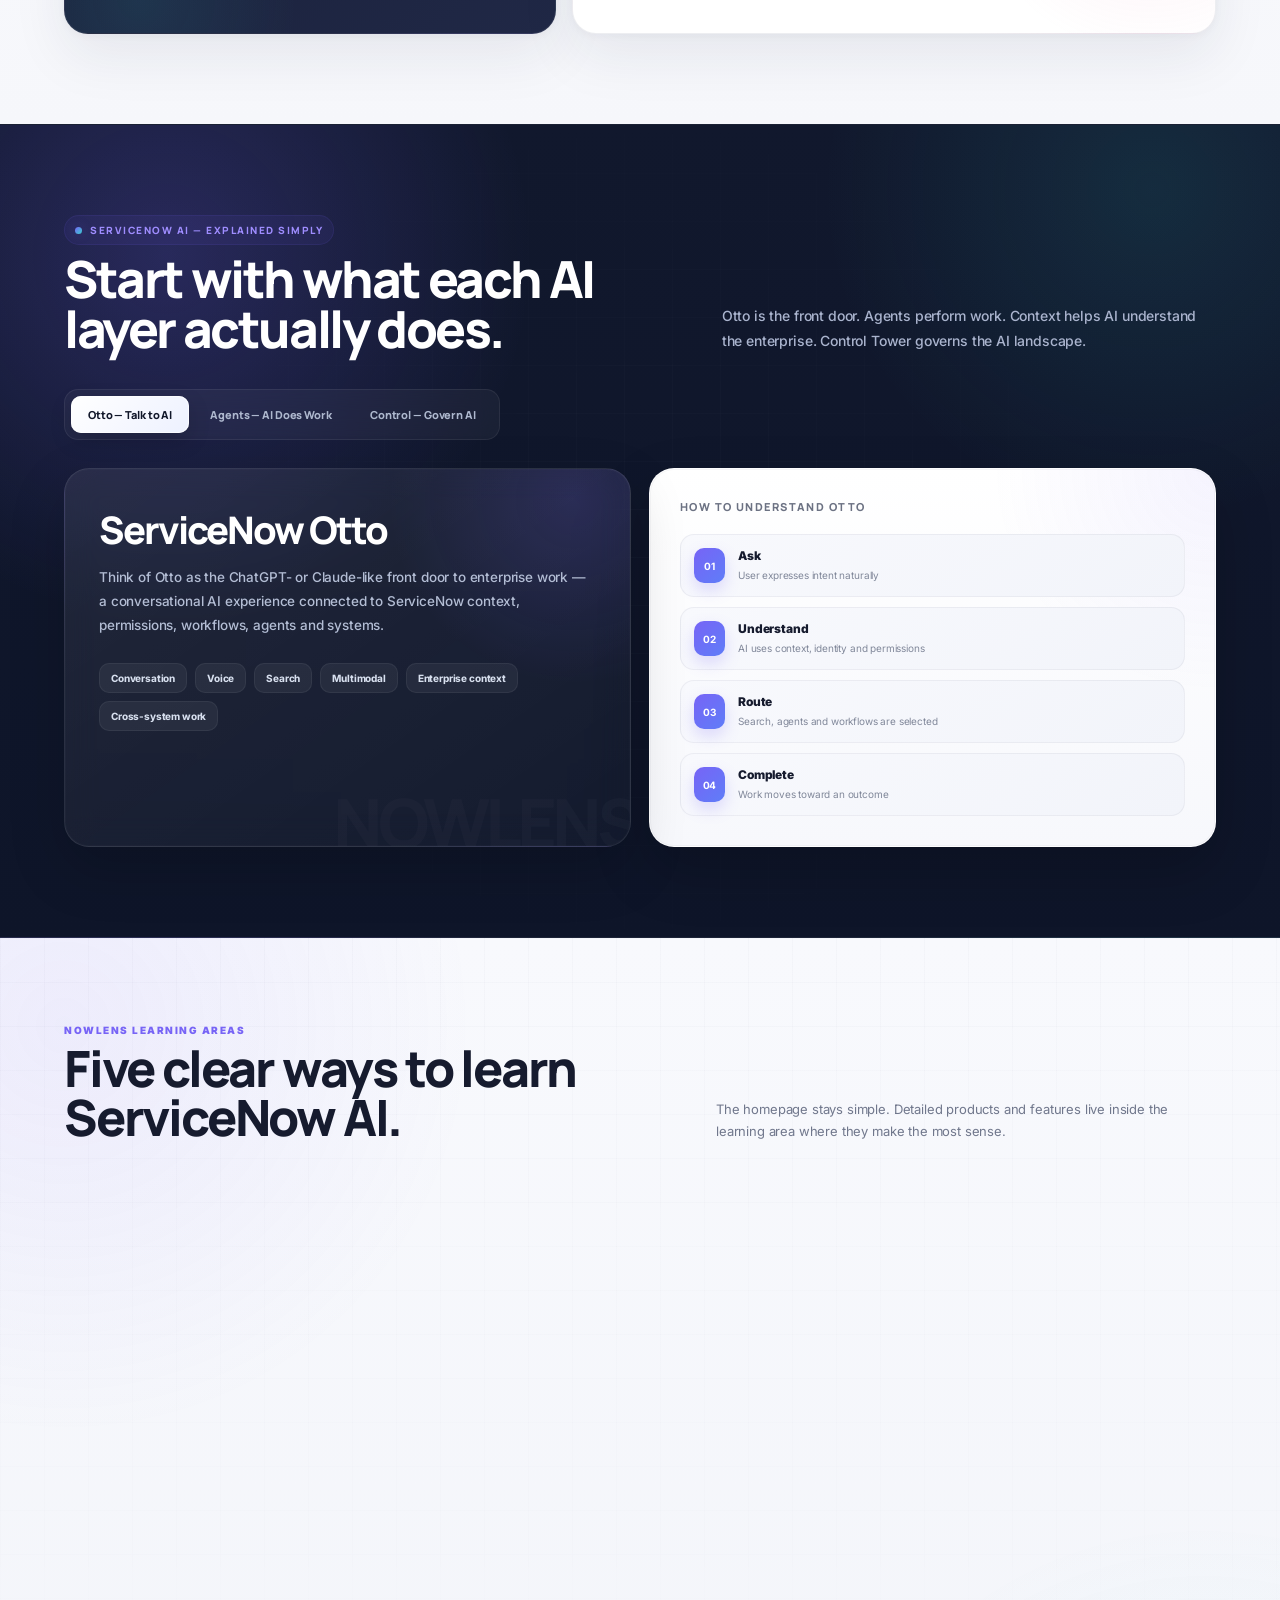
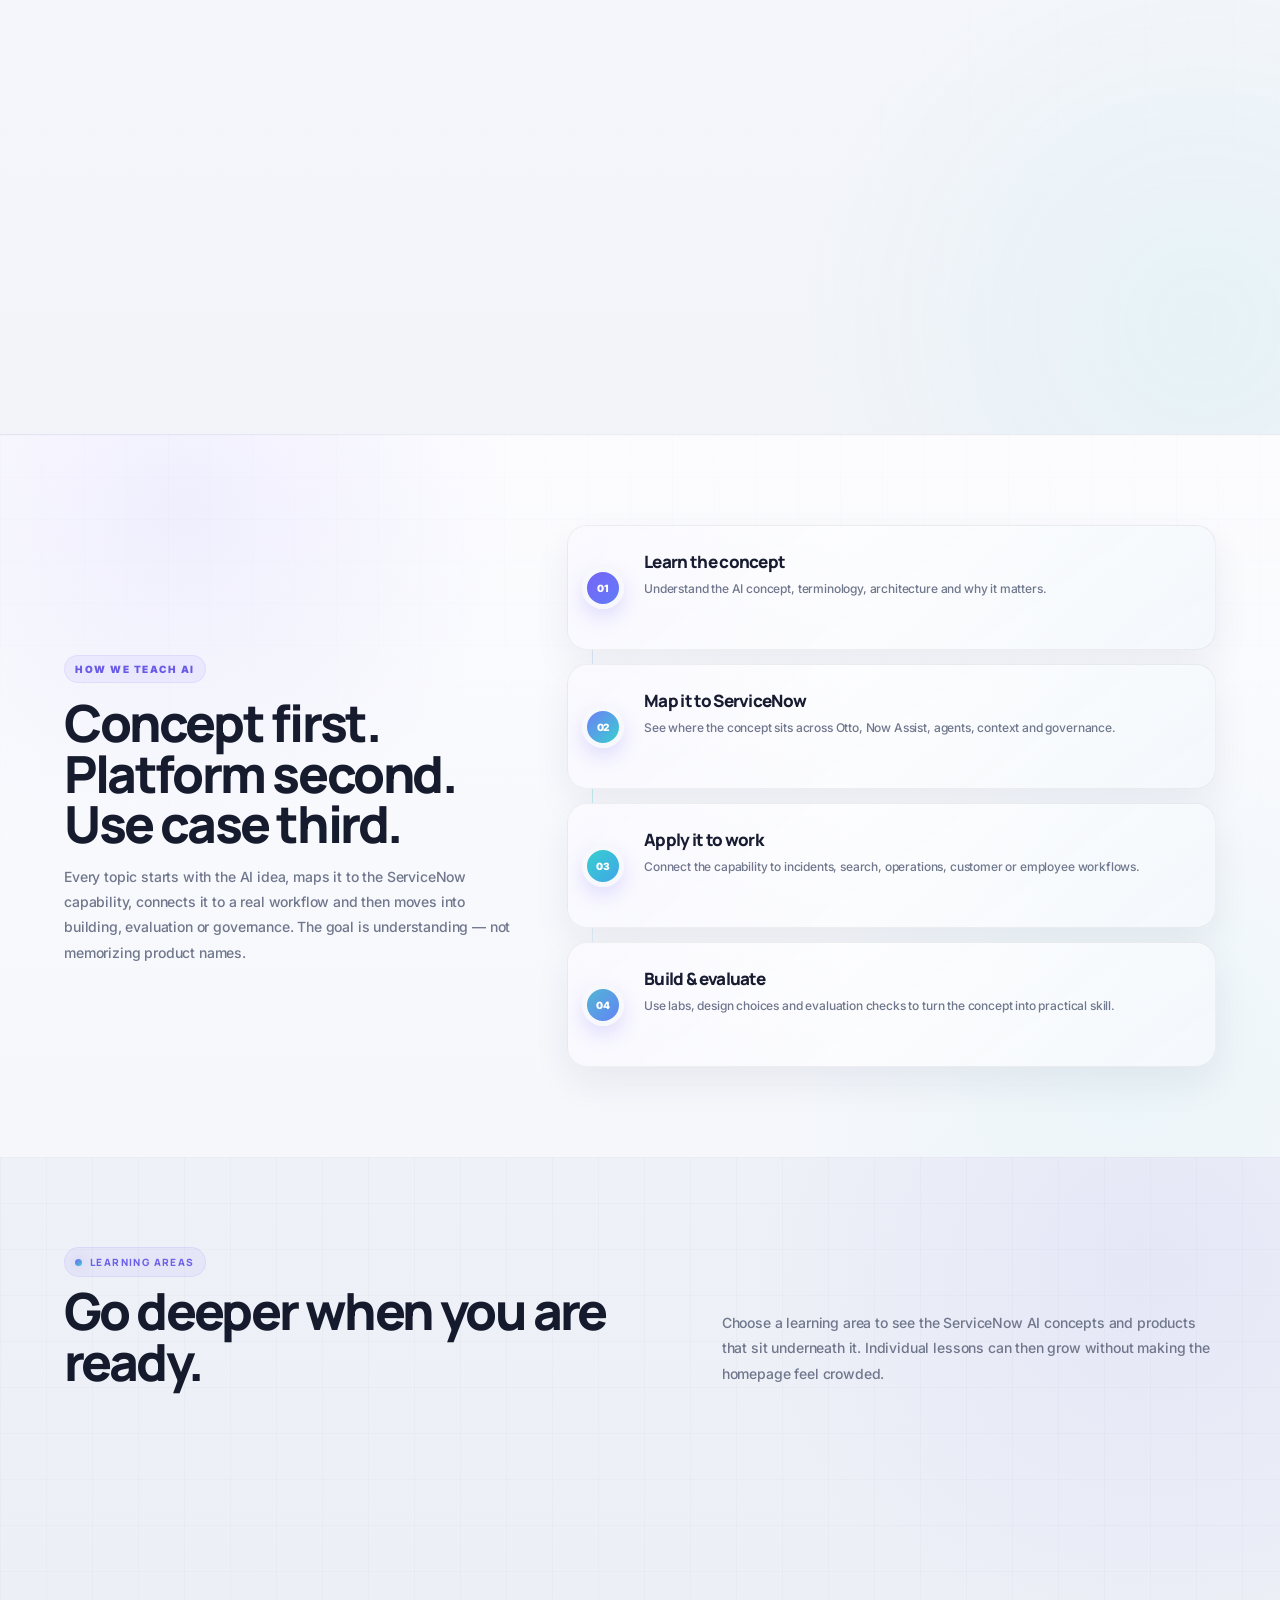
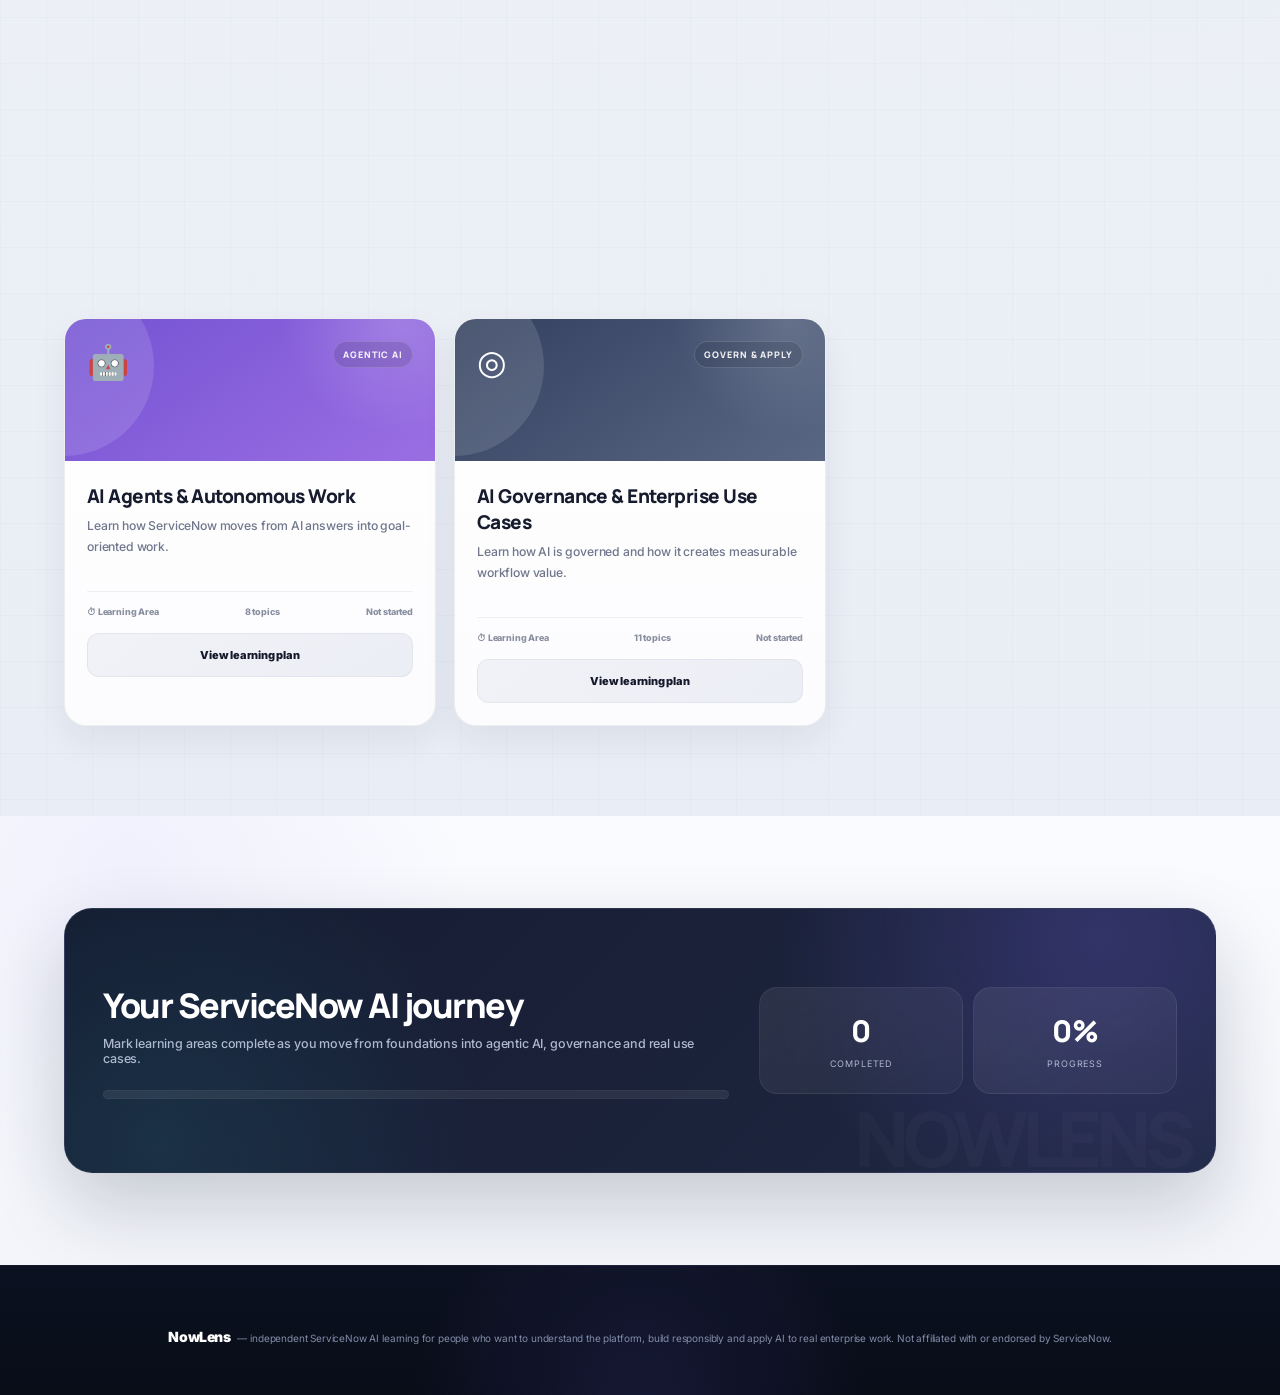
==== commit 28693926: "http-https" ====
--- a/index.html
+++ b/index.html
@@ -6,7 +6,7 @@
   <meta name="description" content="NowLens - Learn ServiceNow AI, Otto, Now Assist, AI Agents, AI Control Tower and practical enterprise AI use cases." />
   <title>NowLens | Learn ServiceNow AI</title>
 
-  <link rel="icon" type="image/svg+xml" href="data:image/svg+xml,%3Csvg xmlns='http://www.w3.org/2000/svg' viewBox='0 0 64 64'%3E%3Cdefs%3E%3ClinearGradient id='g' x1='0' x2='1' y1='0' y2='1'%3E%3Cstop offset='0' stop-color='%238d75ff'/%3E%3Cstop offset='0.5' stop-color='%236b5ef7'/%3E%3Cstop offset='1' stop-color='%2326d7d4'/%3E%3C/linearGradient%3E%3C/defs%3E%3Crect x='2' y='2' width='60' height='60' rx='18' fill='%230f172d'/%3E%3Crect x='2' y='2' width='60' height='60' rx='18' fill='url(%23g)'/%3E%3Cpath d='M18 46V18h8l12 20V18h8v28h-8L26 26v20z' fill='white'/%3E%3C/svg%3E" />
+  <link rel="icon" type="image/svg+xml" href="data:image/svg+xml,%3Csvg xmlns='https://www.w3.org/2000/svg' viewBox='0 0 64 64'%3E%3Cdefs%3E%3ClinearGradient id='g' x1='0' x2='1' y1='0' y2='1'%3E%3Cstop offset='0' stop-color='%238d75ff'/%3E%3Cstop offset='0.5' stop-color='%236b5ef7'/%3E%3Cstop offset='1' stop-color='%2326d7d4'/%3E%3C/linearGradient%3E%3C/defs%3E%3Crect x='2' y='2' width='60' height='60' rx='18' fill='%230f172d'/%3E%3Crect x='2' y='2' width='60' height='60' rx='18' fill='url(%23g)'/%3E%3Cpath d='M18 46V18h8l12 20V18h8v28h-8L26 26v20z' fill='white'/%3E%3C/svg%3E" />
   <meta name="theme-color" content="#0b1020" />
 
   <style>
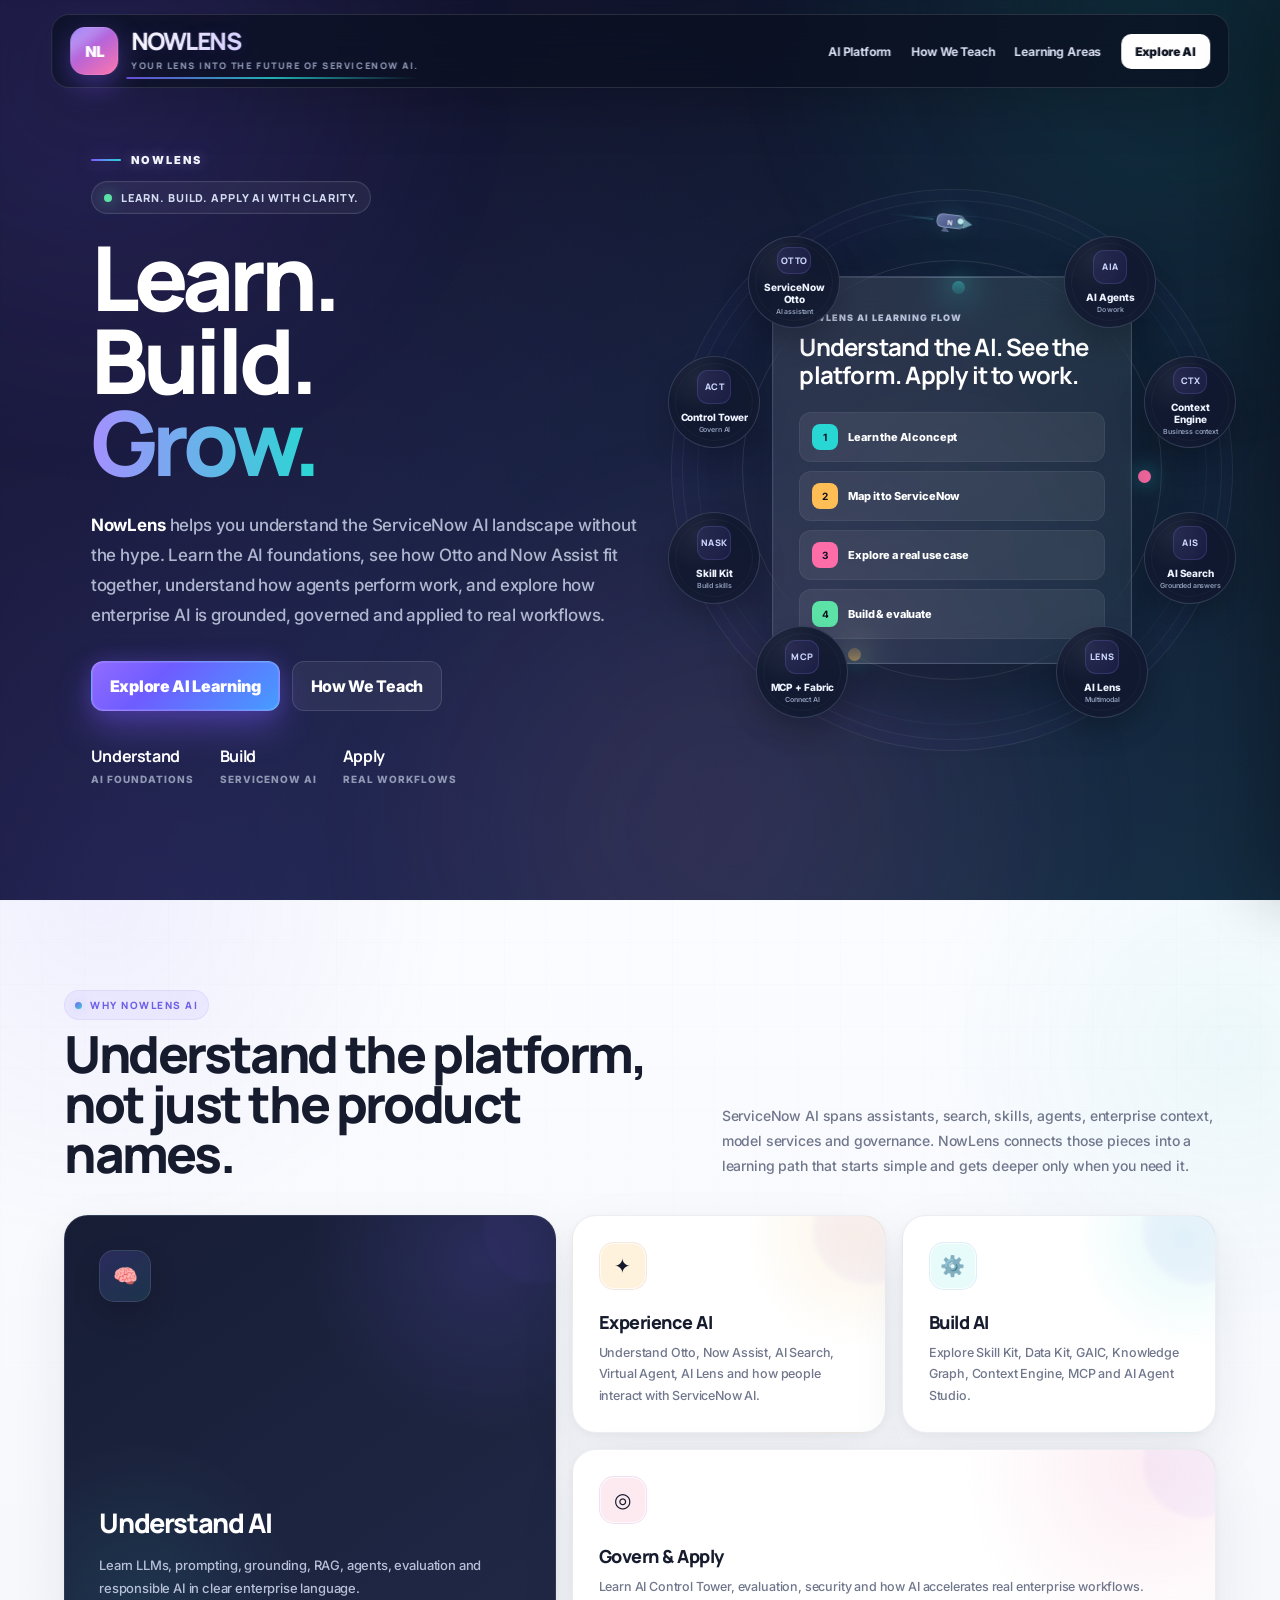
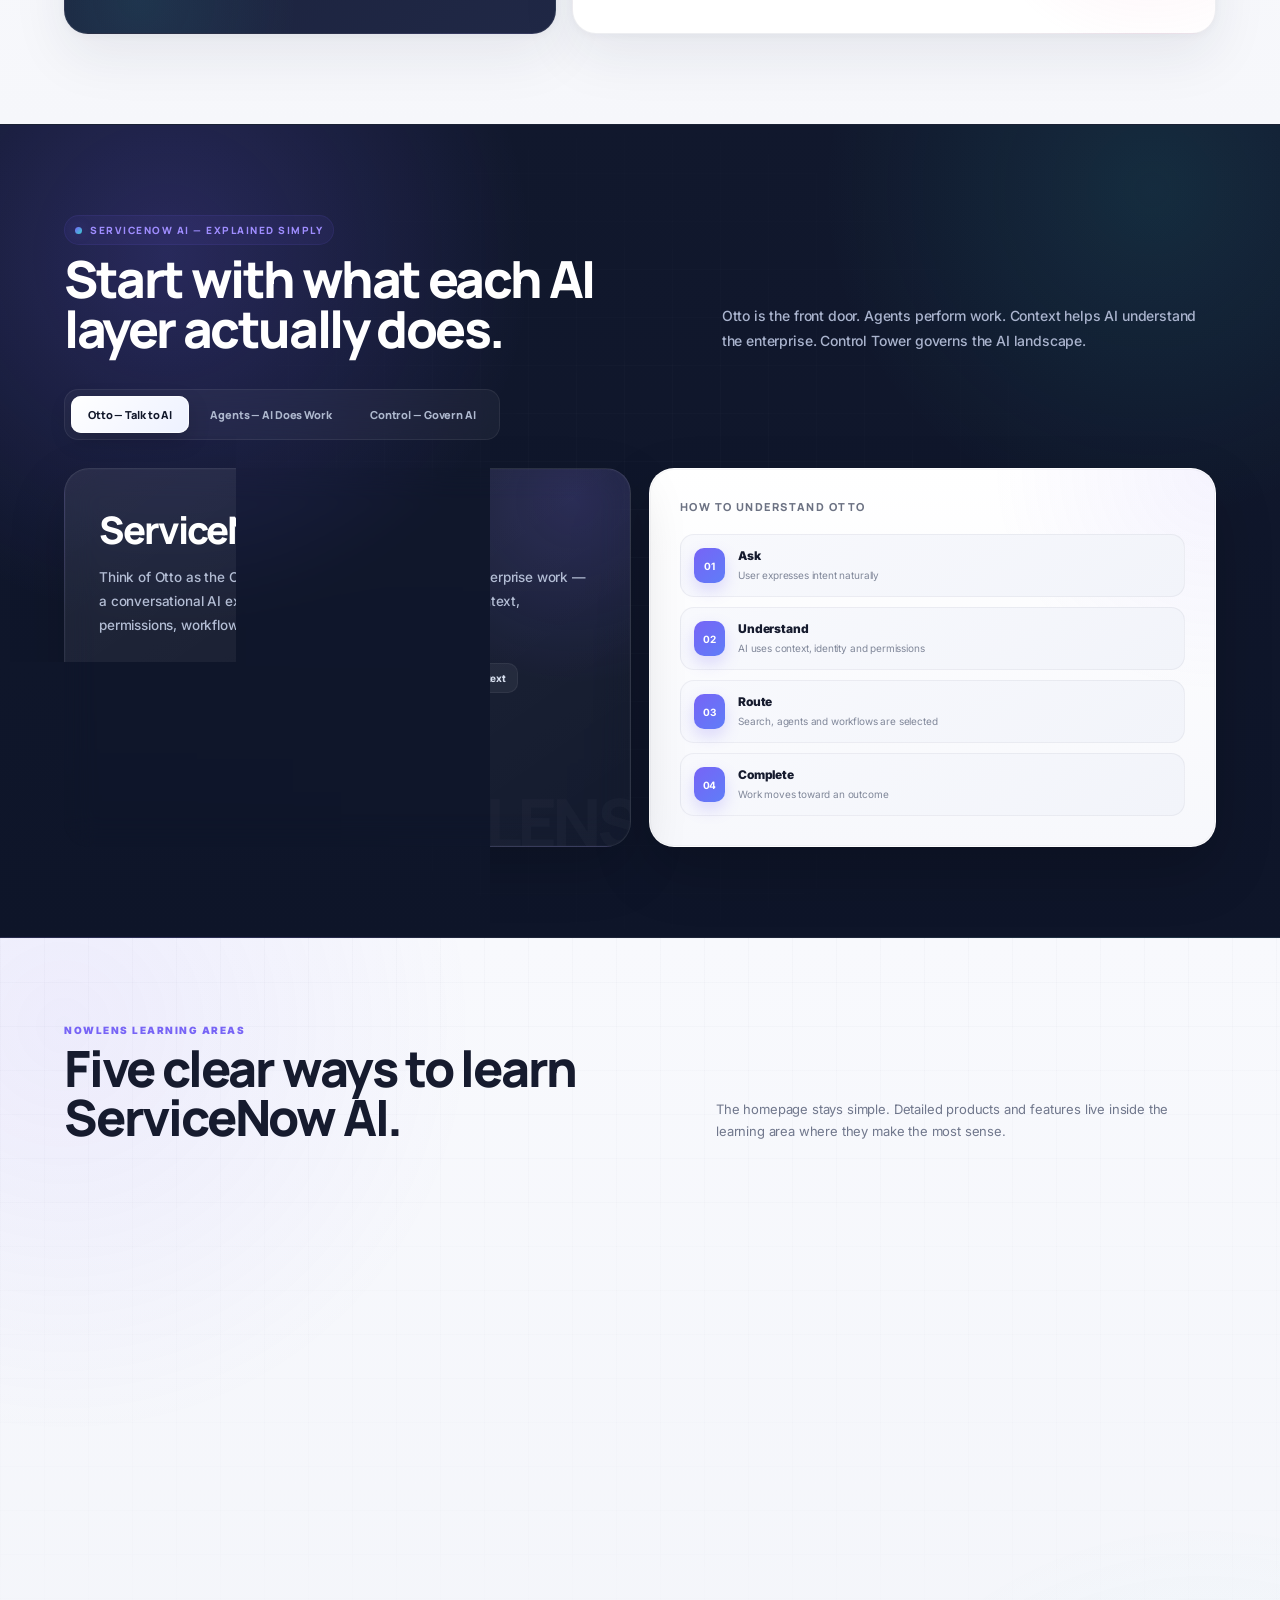
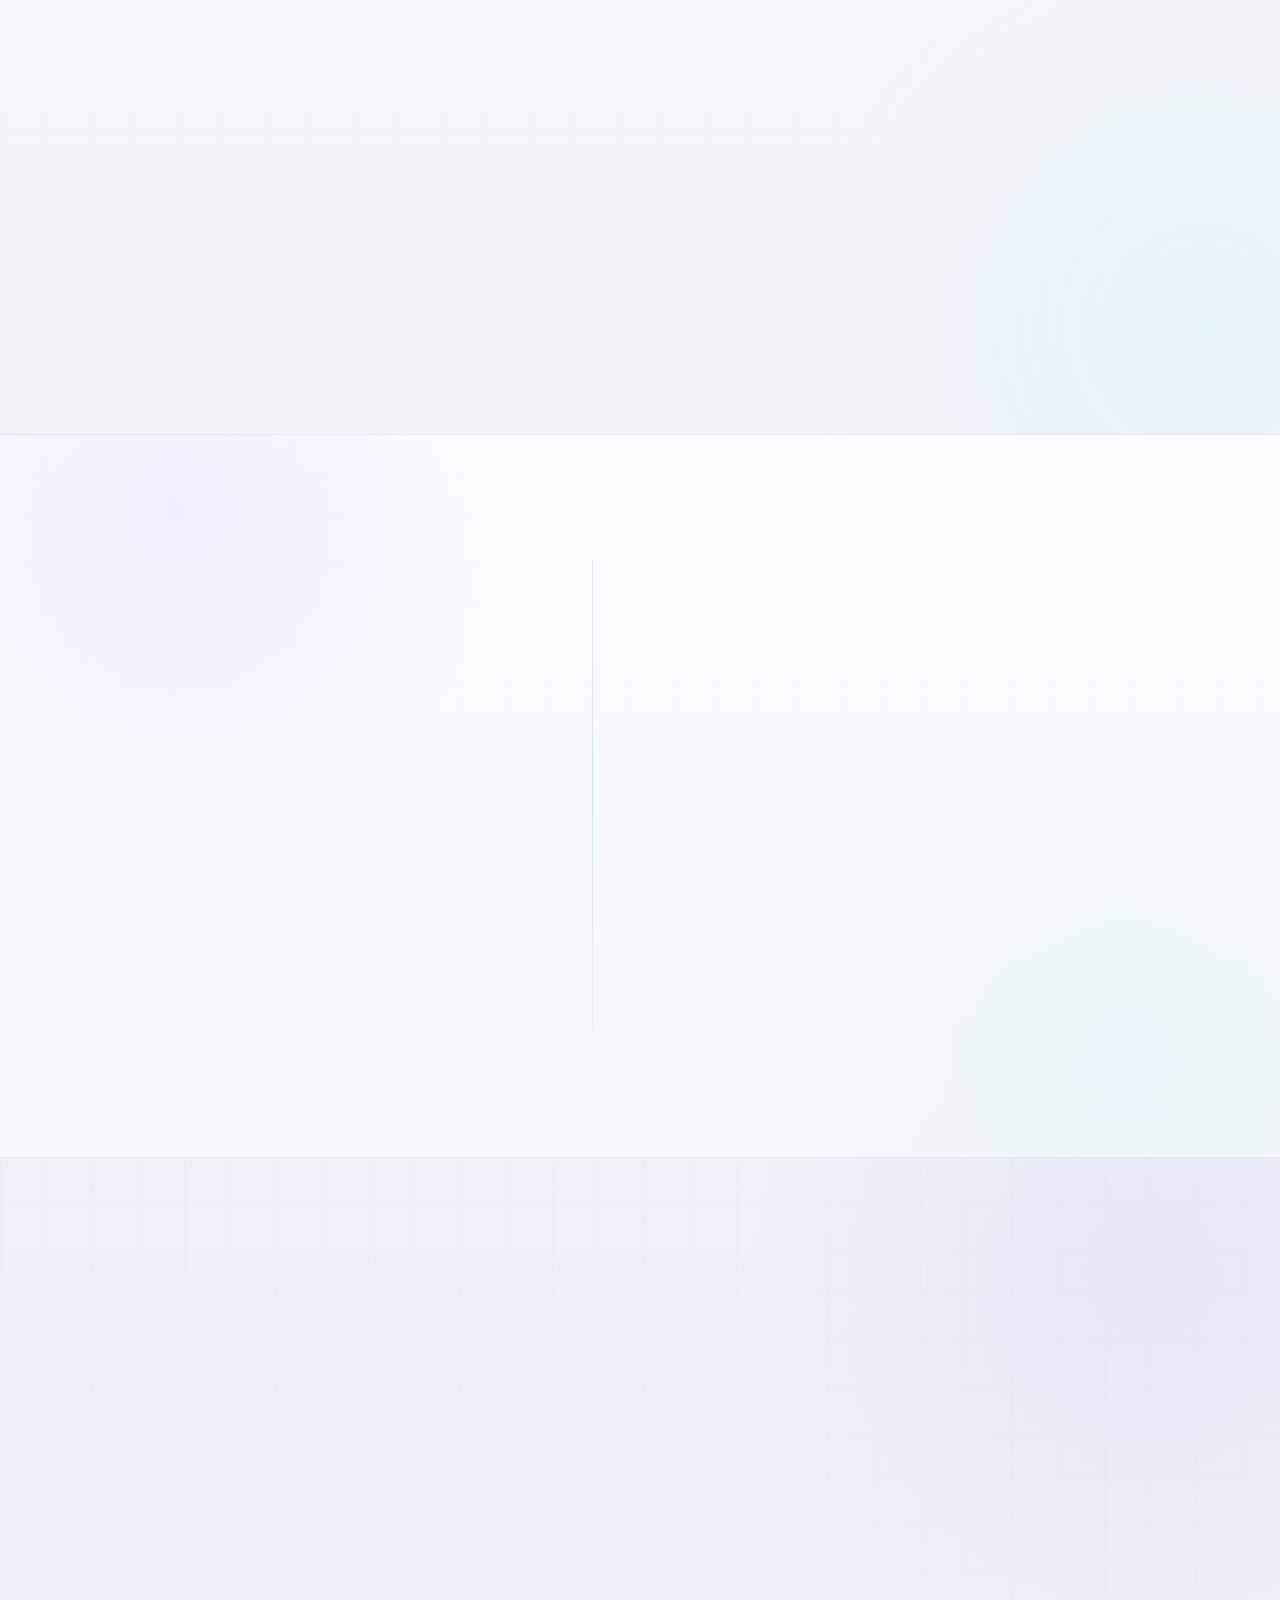
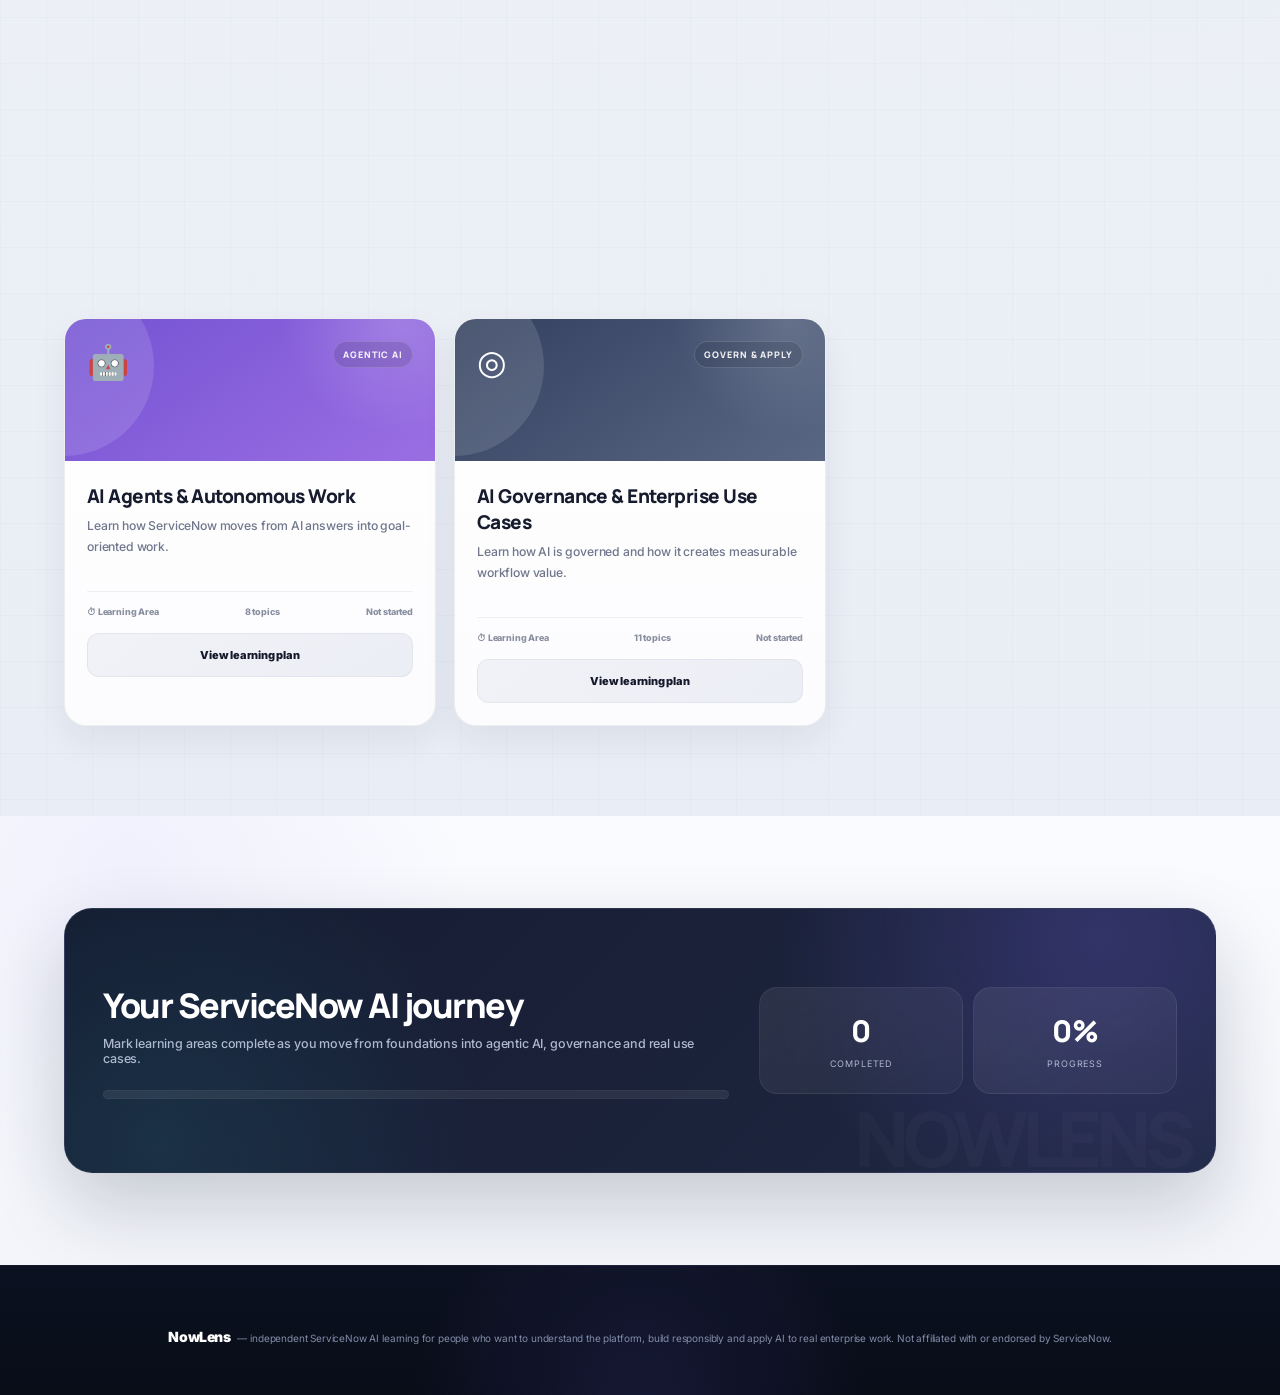
==== commit f7961222: "chnaged_favicon" ====
--- a/index.html
+++ b/index.html
@@ -6,7 +6,7 @@
   <meta name="description" content="NowLens - Learn ServiceNow AI, Otto, Now Assist, AI Agents, AI Control Tower and practical enterprise AI use cases." />
   <title>NowLens | Learn ServiceNow AI</title>
 
-  <link rel="icon" type="image/svg+xml" href="data:image/svg+xml,%3Csvg xmlns='https://www.w3.org/2000/svg' viewBox='0 0 64 64'%3E%3Cdefs%3E%3ClinearGradient id='g' x1='0' x2='1' y1='0' y2='1'%3E%3Cstop offset='0' stop-color='%238d75ff'/%3E%3Cstop offset='0.5' stop-color='%236b5ef7'/%3E%3Cstop offset='1' stop-color='%2326d7d4'/%3E%3C/linearGradient%3E%3C/defs%3E%3Crect x='2' y='2' width='60' height='60' rx='18' fill='%230f172d'/%3E%3Crect x='2' y='2' width='60' height='60' rx='18' fill='url(%23g)'/%3E%3Cpath d='M18 46V18h8l12 20V18h8v28h-8L26 26v20z' fill='white'/%3E%3C/svg%3E" />
+  <link rel="icon" type="image/svg+xml" href="data:image/svg+xml,%3Csvg xmlns='http://www.w3.org/2000/svg' viewBox='0 0 64 64'%3E%3Cdefs%3E%3ClinearGradient id='g' x1='0' x2='1' y1='0' y2='1'%3E%3Cstop offset='0' stop-color='%238d75ff'/%3E%3Cstop offset='0.5' stop-color='%236b5ef7'/%3E%3Cstop offset='1' stop-color='%2326d7d4'/%3E%3C/linearGradient%3E%3C/defs%3E%3Crect x='2' y='2' width='60' height='60' rx='18' fill='%230f172d'/%3E%3Crect x='2' y='2' width='60' height='60' rx='18' fill='url(%23g)'/%3E%3Cpath d='M18 46V18h8l12 20V18h8v28h-8L26 26v20z' fill='white'/%3E%3C/svg%3E" />
   <meta name="theme-color" content="#0b1020" />
 
   <style>
